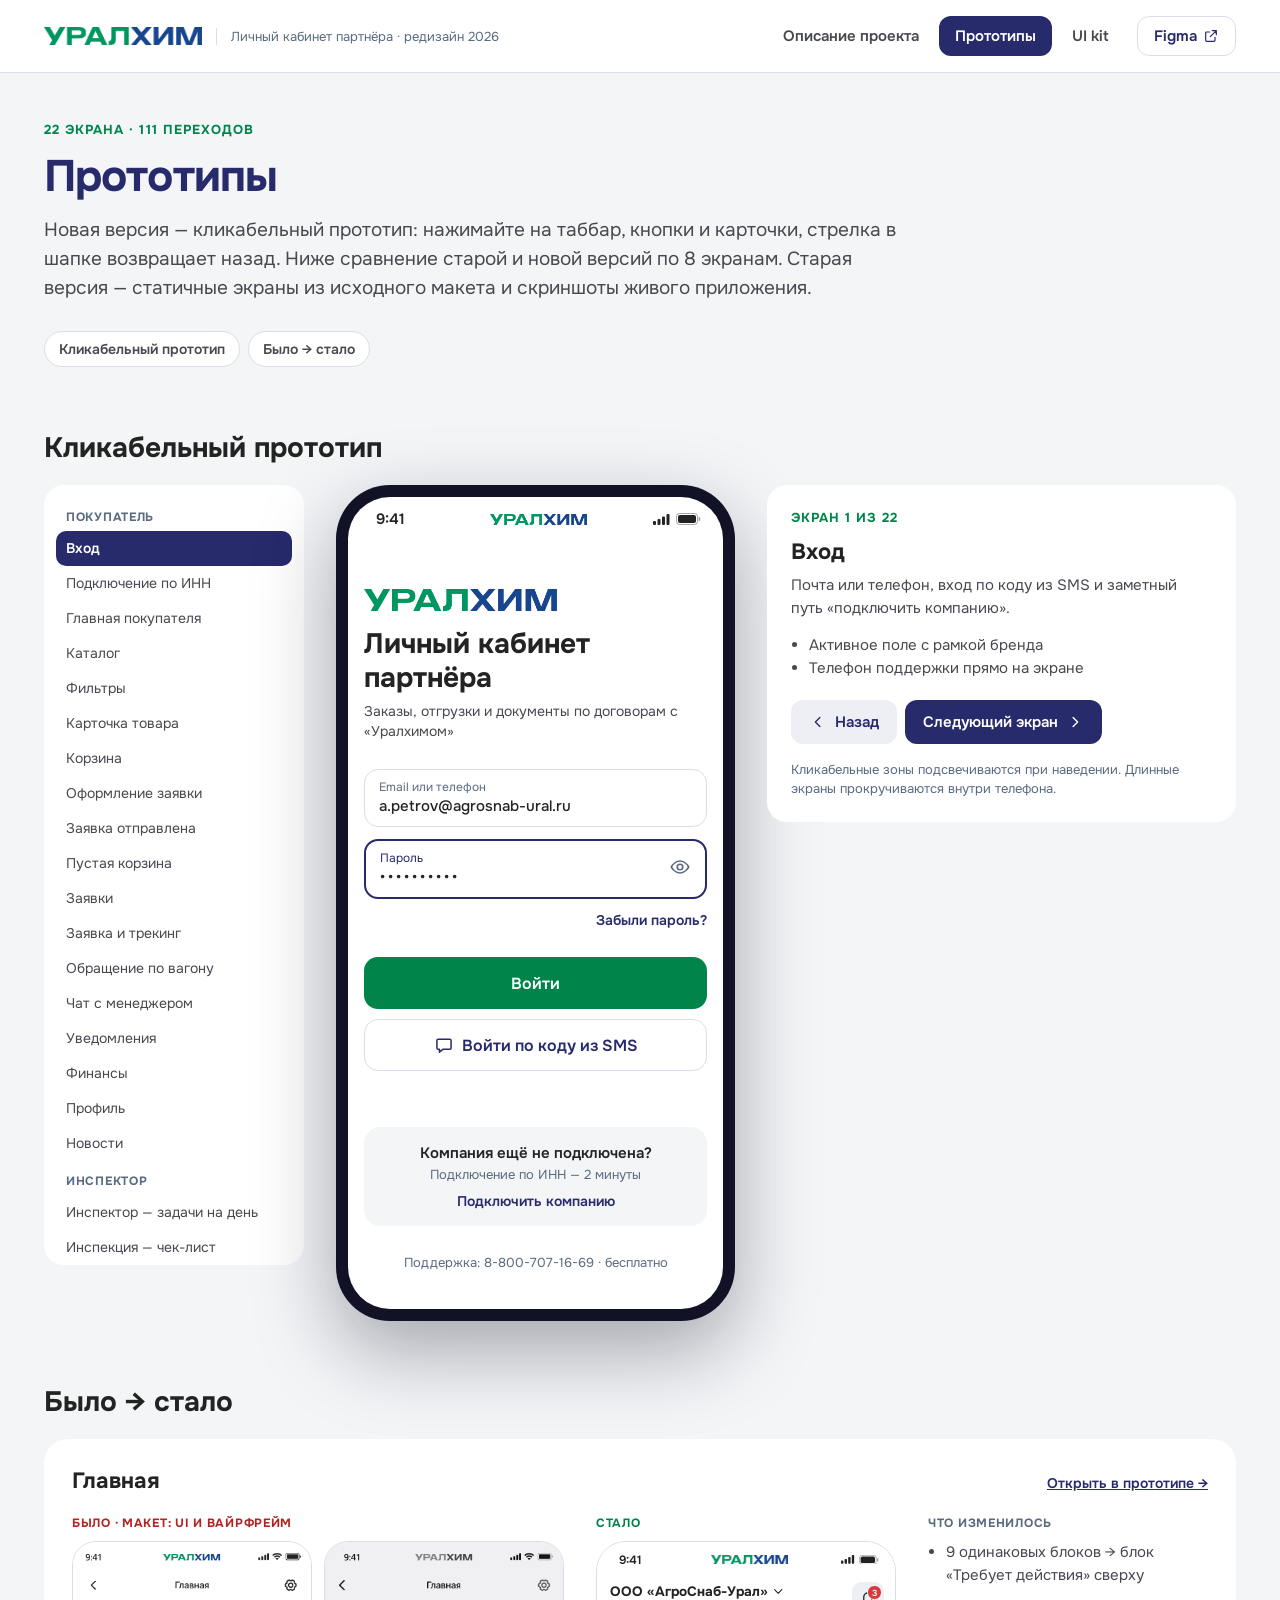
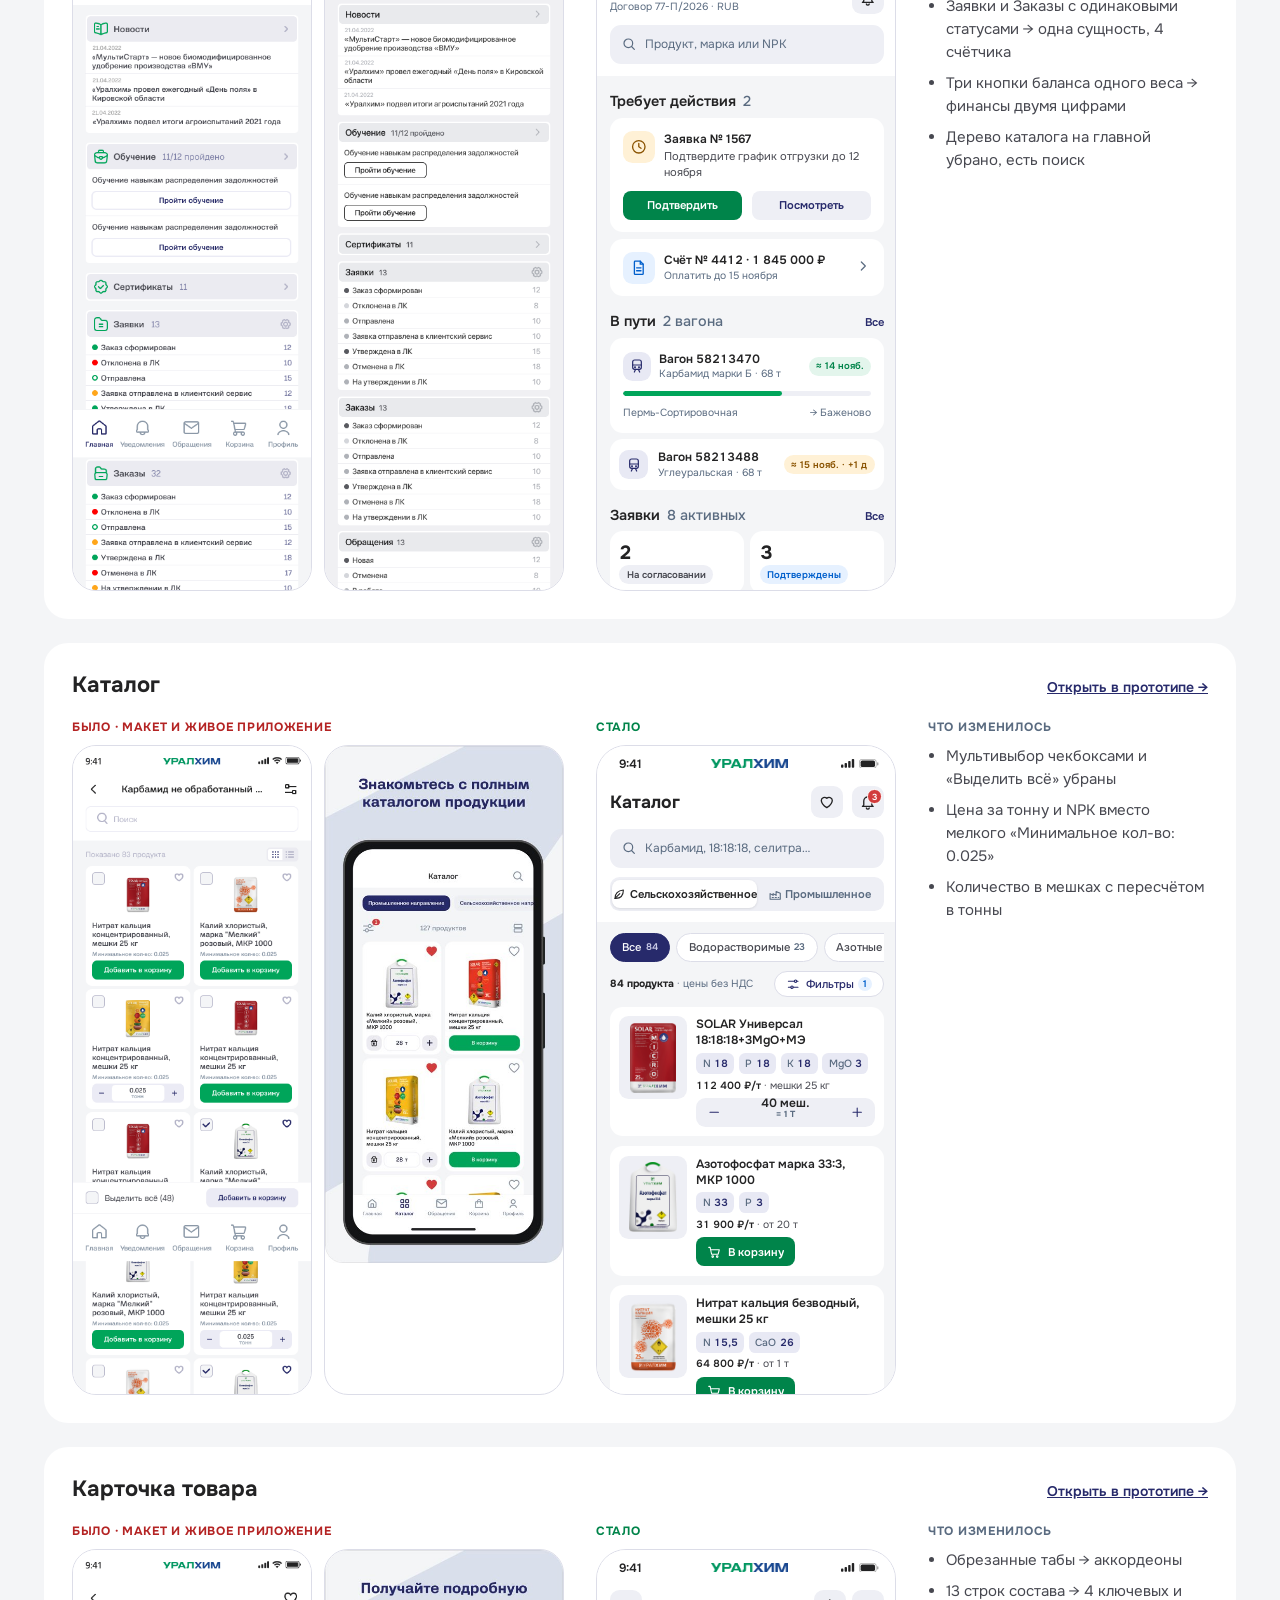
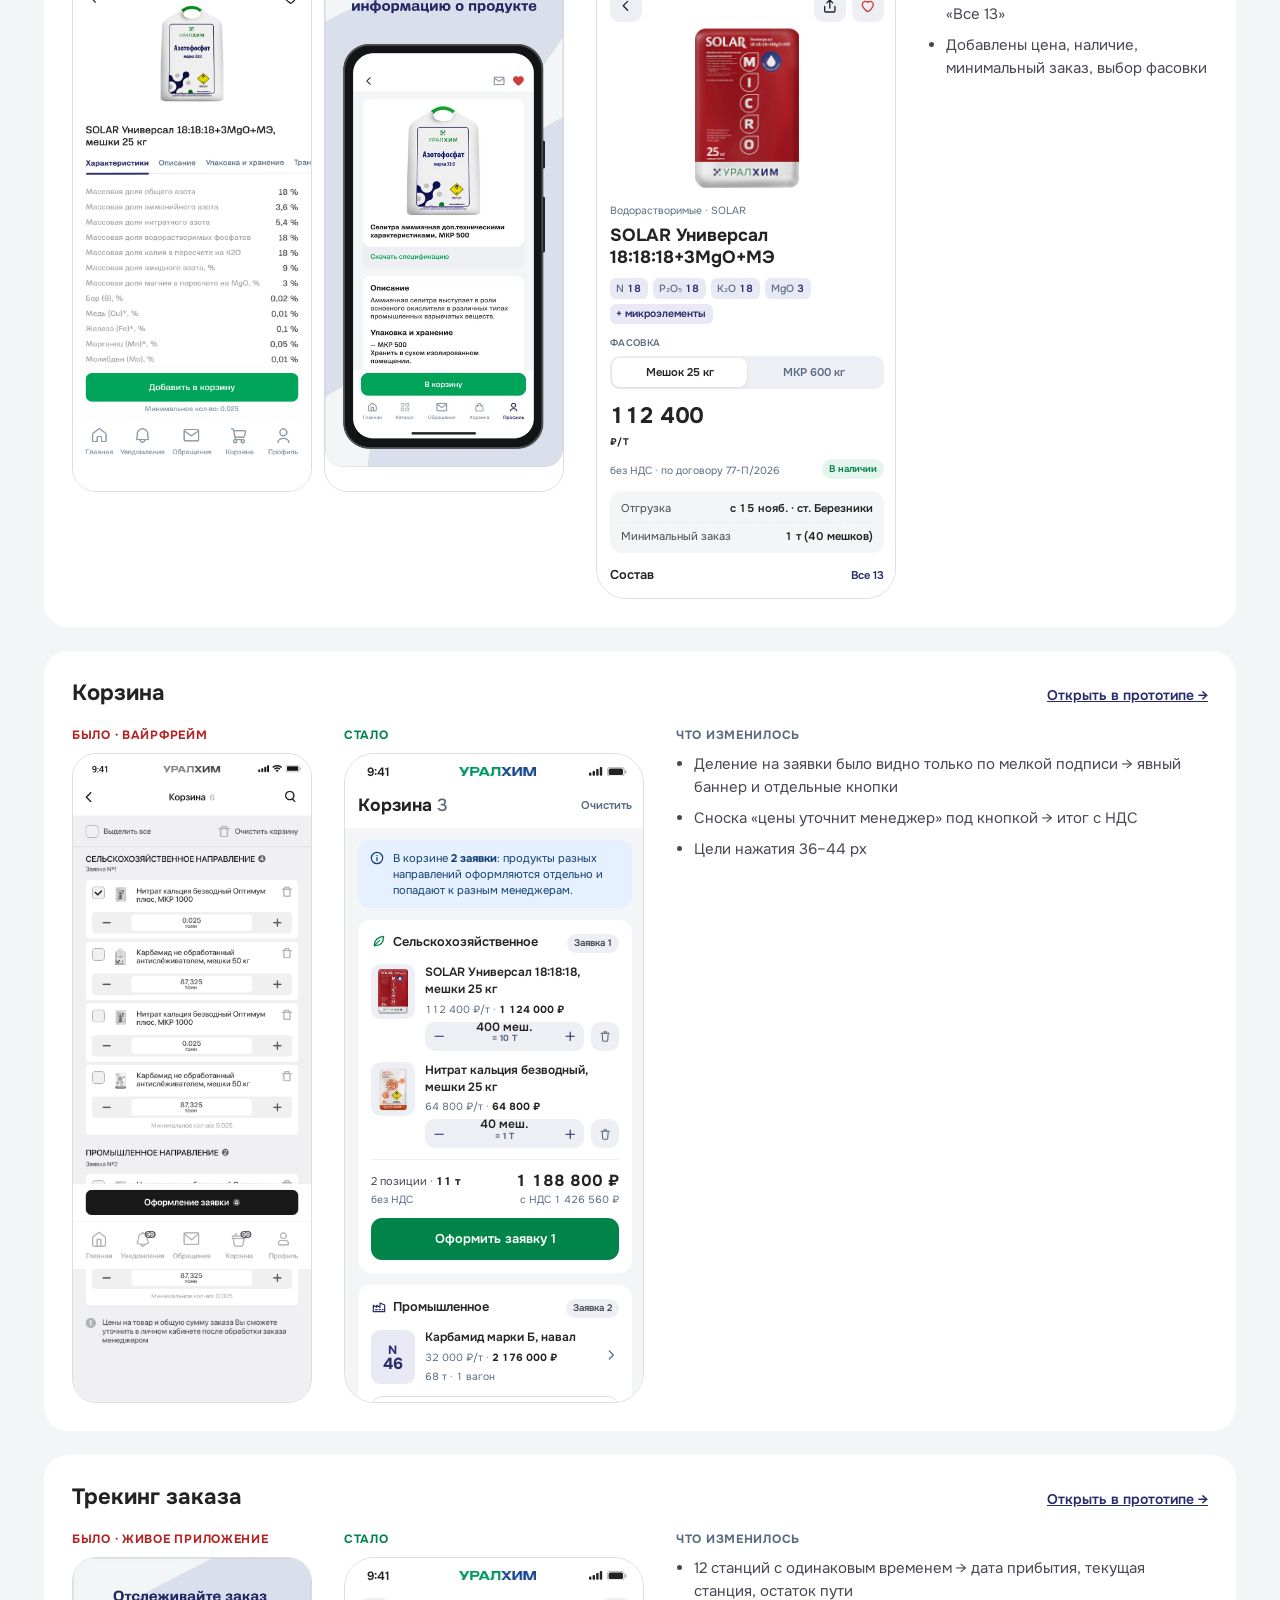
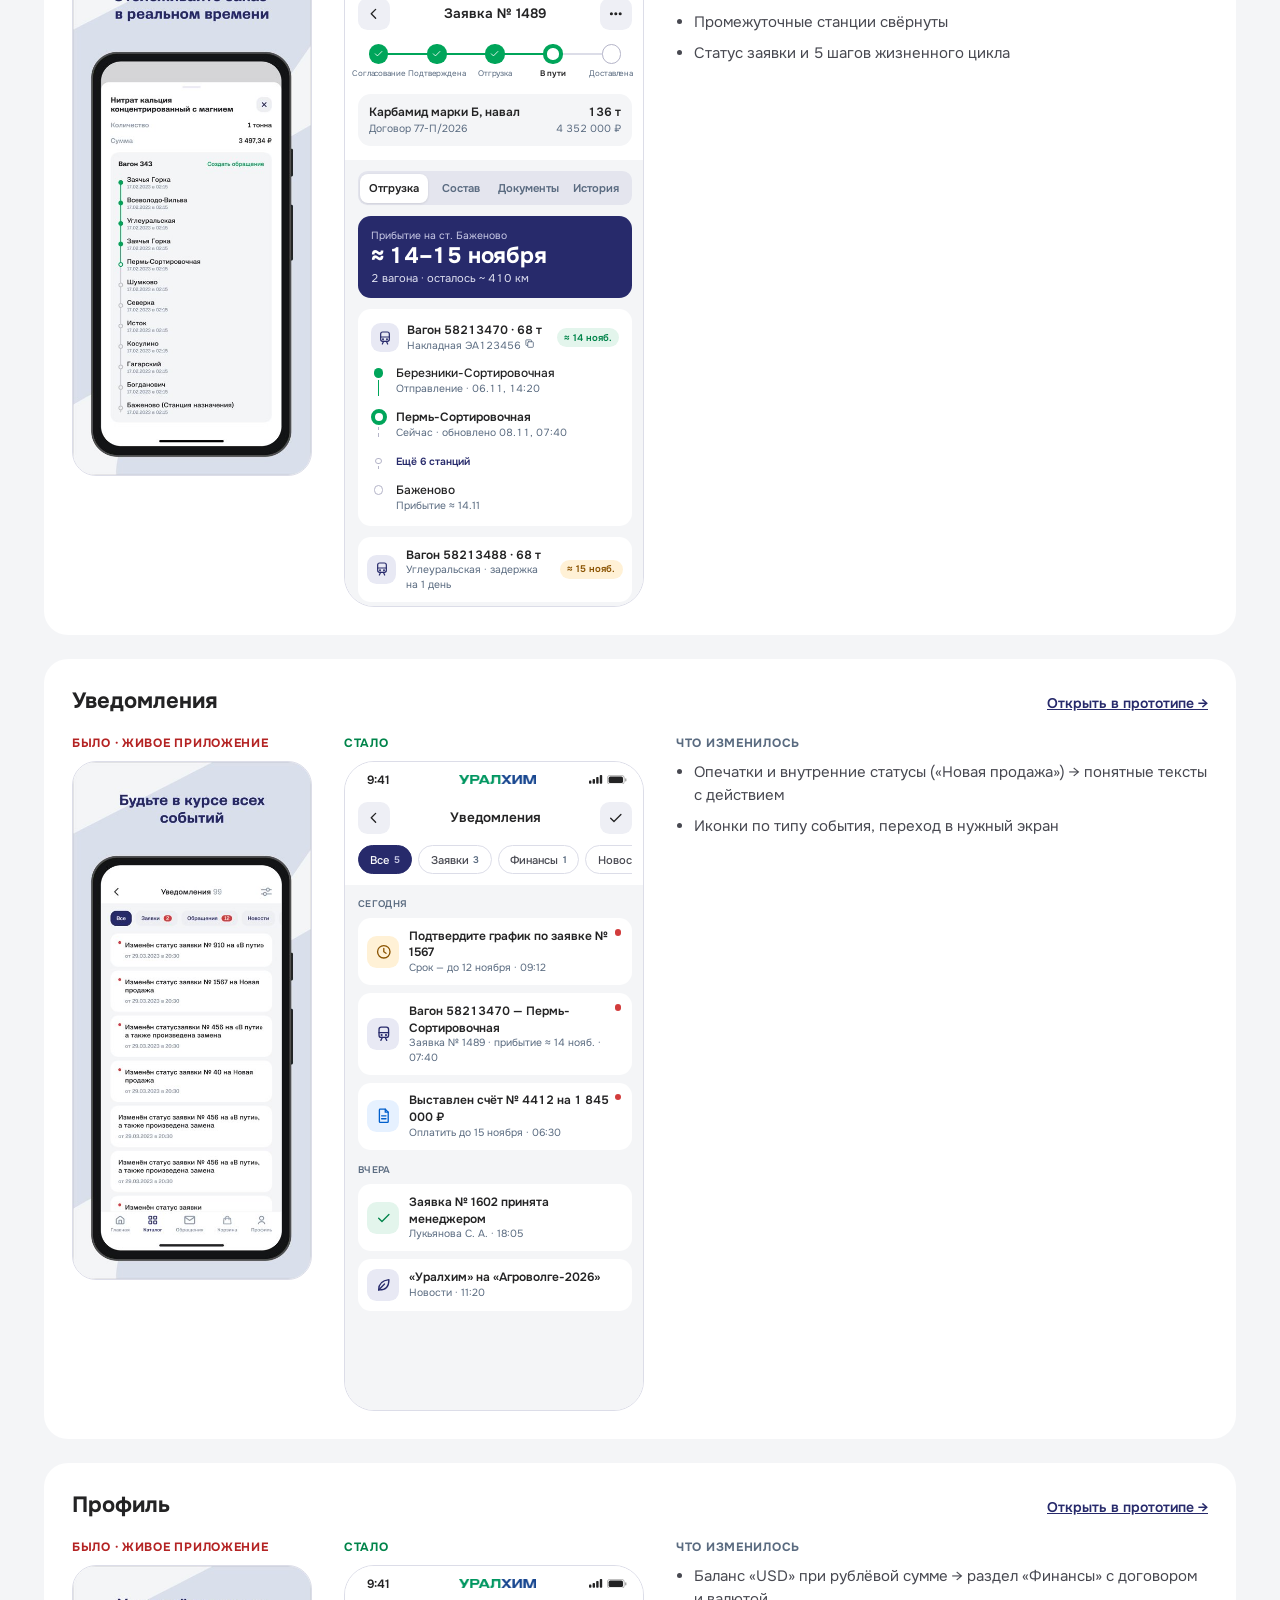
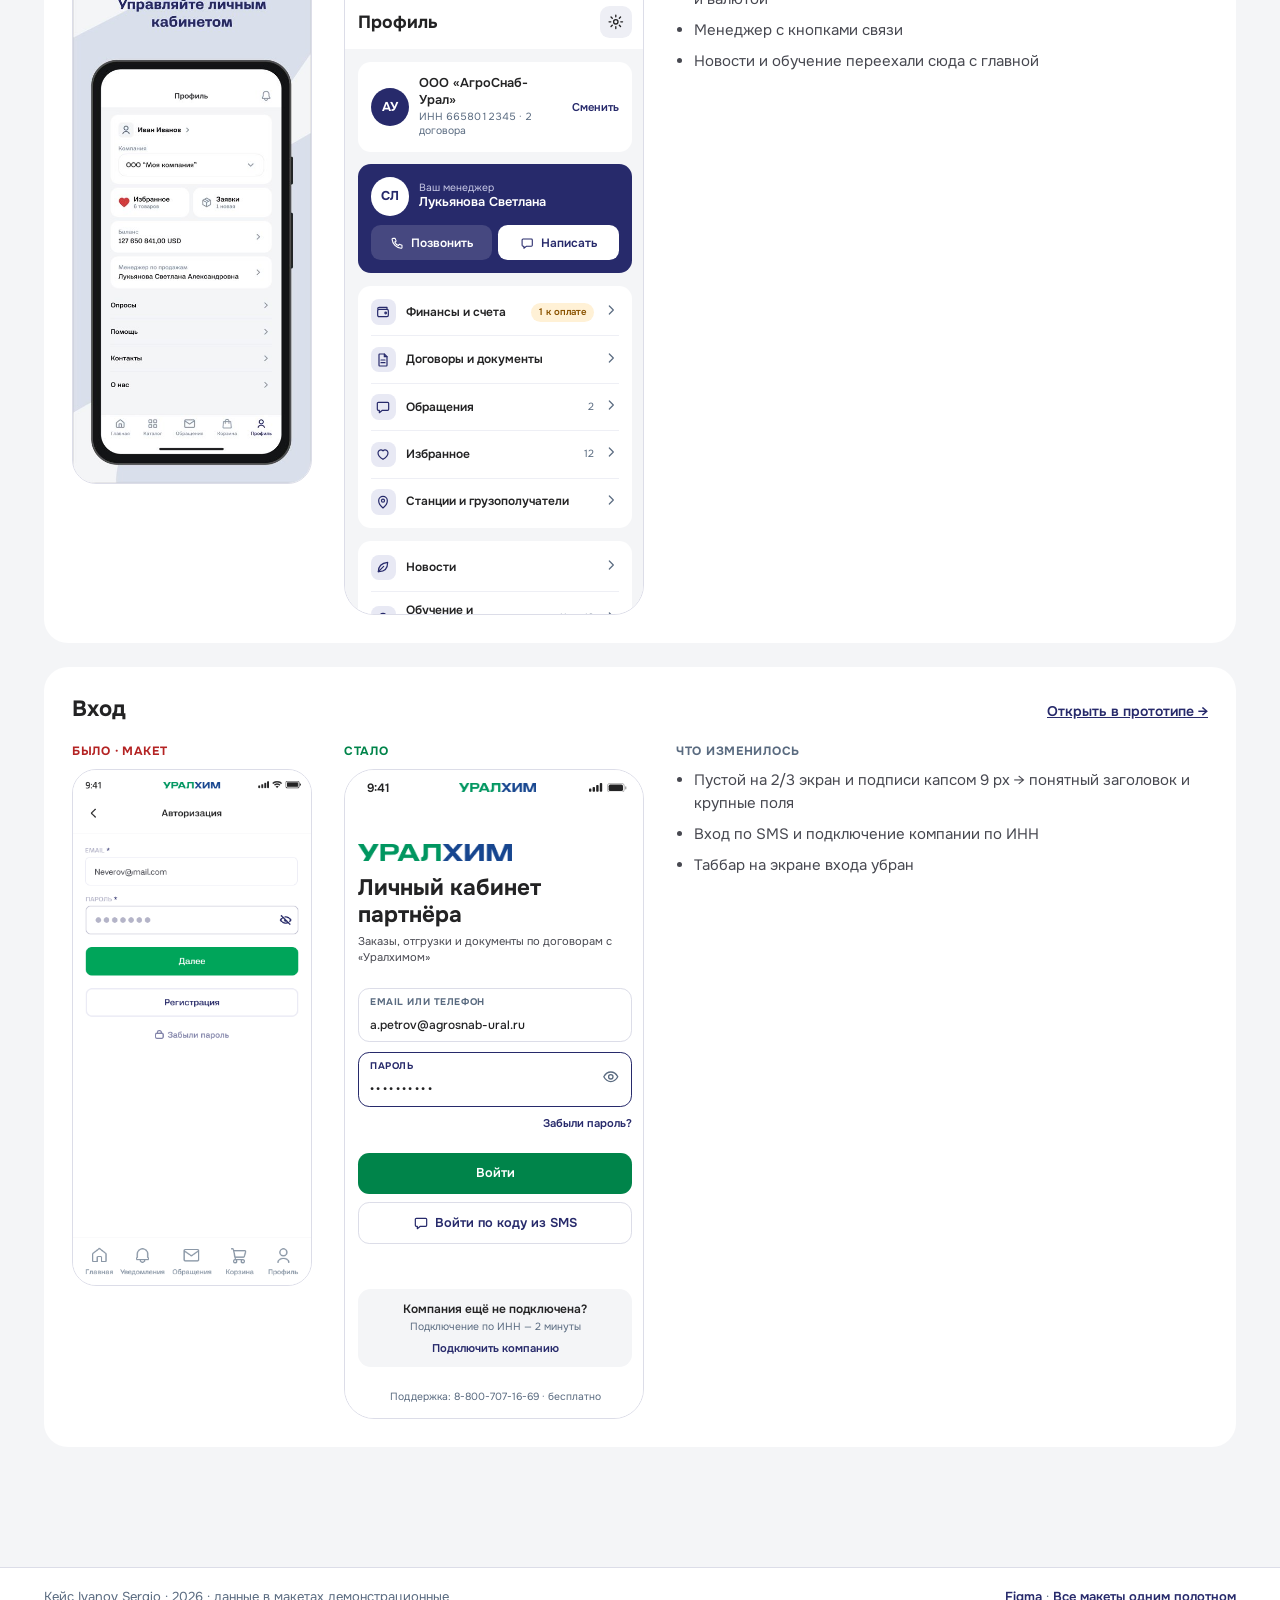
==== prototip.html @ 81ecb659 "Кейс УРАЛХИМ — ЛК партнёра: редизайн мобильного приложения Сайт кейса (описание, кликабельный протот" ====
<!doctype html>
<html lang="ru"><head><meta charset="utf-8"><meta name="viewport" content="width=device-width, initial-scale=1">
<title>Прототипы · УРАЛХИМ — ЛК партнёра</title>
<link rel="preconnect" href="https://fonts.googleapis.com"><link href="https://fonts.googleapis.com/css2?family=Onest:wght@400;500;600;700&display=swap" rel="stylesheet">
<style>
:root{
  --p-white:#FFFFFF;
  --p-blue-950:#1E2050;
  --p-blue-900:#272A6B;
  --p-blue-700:#3A3E8C;
  --p-blue-300:#C9CAE6;
  --p-blue-100:#E8E9F4;
  --p-green-700:#006B3C;
  --p-green-600:#00844A;
  --p-green-500:#00A55A;
  --p-green-50:#E3F5EC;
  --p-gray-900:#232324;
  --p-gray-800:#474850;
  --p-gray-600:#5A6B80;
  --p-gray-300:#B4B4C8;
  --p-gray-200:#DCDDE8;
  --p-gray-150:#E4E5EE;
  --p-gray-100:#EEEFF5;
  --p-gray-50:#F4F5F7;
  --p-orange-800:#8A5300;
  --p-orange-500:#FFA61A;
  --p-orange-50:#FFF1D6;
  --p-red-700:#B42323;
  --p-red-500:#D23C3C;
  --p-red-50:#FDE8E8;
  --p-sky-700:#005FCC;
  --p-sky-500:#0073FF;
  --p-sky-50:#E6F1FF;
  --color-bg:var(--p-gray-50);
  --color-surface:var(--p-white);
  --color-surface-2:var(--p-gray-100);
  --color-surface-3:var(--p-gray-150);
  --color-surface-brand:var(--p-blue-100);
  --color-surface-inverse:var(--p-blue-900);
  --color-surface-dark:var(--p-blue-950);
  --color-border:var(--p-gray-200);
  --color-border-strong:var(--p-gray-300);
  --color-text-primary:var(--p-gray-900);
  --color-text-secondary:var(--p-gray-800);
  --color-text-tertiary:var(--p-gray-600);
  --color-text-brand:var(--p-blue-900);
  --color-text-on-brand:var(--p-white);
  --color-text-on-brand-muted:var(--p-blue-300);
  --color-action-primary:var(--p-green-600);
  --color-action-primary-pressed:var(--p-green-700);
  --color-action-brand:var(--p-blue-900);
  --color-accent:var(--p-green-500);
  --color-badge:var(--p-red-500);
  --color-success-fg:var(--p-green-600);
  --color-success-bg:var(--p-green-50);
  --color-warning-fg:var(--p-orange-800);
  --color-warning-bg:var(--p-orange-50);
  --color-warning-fill:var(--p-orange-500);
  --color-danger-fg:var(--p-red-700);
  --color-danger-bg:var(--p-red-50);
  --color-info-fg:var(--p-sky-700);
  --color-info-bg:var(--p-sky-50);
  --space-0:0px;
  --space-1:4px;
  --space-2:8px;
  --space-3:12px;
  --space-4:16px;
  --space-5:20px;
  --space-6:24px;
  --space-8:32px;
  --space-10:40px;
  --space-12:48px;
  --radius-s:8px;
  --radius-m:12px;
  --radius-l:14px;
  --radius-xl:16px;
  --radius-2xl:20px;
  --radius-full:999px;
  --size-button-l:52px;
  --size-button-m:44px;
  --size-button-s:36px;
  --size-field:56px;
  --size-tabbar:84px;
  --size-icon:24px;
  --size-icon-s:20px;
  --size-screen:375px;
  --font-display:700 28px/34px "Onest",system-ui,sans-serif;
  --font-h1:700 22px/28px "Onest",system-ui,sans-serif;
  --font-h2:600 18px/24px "Onest",system-ui,sans-serif;
  --font-title:600 16px/22px "Onest",system-ui,sans-serif;
  --font-title-s:600 15px/21px "Onest",system-ui,sans-serif;
  --font-body:400 15px/22px "Onest",system-ui,sans-serif;
  --font-body-s:400 14px/20px "Onest",system-ui,sans-serif;
  --font-caption:400 13px/18px "Onest",system-ui,sans-serif;
  --font-label:600 12px/16px "Onest",system-ui,sans-serif;
  --font-tab:500 11px/14px "Onest",system-ui,sans-serif;
  --bg:var(--color-bg);
  --surface:var(--color-surface);
  --surface-2:var(--color-surface-2);
  --border:var(--color-border);
  --border-strong:var(--color-border-strong);
  --t1:var(--color-text-primary);
  --t2:var(--color-text-secondary);
  --t3:var(--color-text-tertiary);
  --blue:var(--color-action-brand);
  --green:var(--color-accent);
  --green-a:var(--color-action-primary);
  --green-p:var(--color-action-primary-pressed);
  --ok:var(--color-success-fg);
  --ok-bg:var(--color-success-bg);
  --warn:var(--color-warning-fg);
  --warn-bg:var(--color-warning-bg);
  --warn-f:var(--color-warning-fill);
  --err:var(--color-danger-fg);
  --err-bg:var(--color-danger-bg);
  --info:var(--color-info-fg);
  --info-bg:var(--color-info-bg);
  --blue-2:var(--p-blue-700);
}

*{box-sizing:border-box;margin:0;padding:0}
body{font-family:"Onest",system-ui,sans-serif;background:#D9DBE4;color:var(--t1);-webkit-font-smoothing:antialiased;padding:48px 40px 80px}
.num{font-variant-numeric:tabular-nums}
/* шапка сайта кейса (общая для всех страниц) */
.hdr{position:sticky;top:0;z-index:20;background:rgba(255,255,255,.94);backdrop-filter:blur(12px);border-bottom:1px solid var(--border)}
.hdr-in{max-width:1240px;margin:0 auto;height:72px;padding:0 24px;display:flex;align-items:center;gap:20px}
.brand{display:flex;align-items:center;gap:14px;text-decoration:none;color:var(--t1);min-width:0}
.brand img{height:18px;flex:none}
.brand span{font-size:13px;color:var(--t3);border-left:1px solid var(--border);padding-left:14px;white-space:nowrap;overflow:hidden;text-overflow:ellipsis}
.menu-top{margin-left:auto;display:flex;gap:4px;align-items:center}
.menu-top a{height:40px;padding:0 16px;border-radius:12px;display:flex;align-items:center;gap:6px;font-size:15px;font-weight:600;color:var(--t2);text-decoration:none;white-space:nowrap}
.menu-top a:hover{background:var(--surface-2)}
.menu-top a.on{background:var(--blue);color:#fff}
.menu-top a.fig{border:1.5px solid var(--border);color:var(--blue);margin-left:8px}
.menu-top a.fig:hover{border-color:var(--blue);background:#fff}
.back-btn{height:40px;padding:0 14px 0 10px;border-radius:12px;display:flex;align-items:center;gap:4px;font-size:15px;font-weight:600;color:var(--blue);background:var(--surface-2);text-decoration:none;white-space:nowrap;flex:none}
.back-btn:hover{background:#E4E5EE}
.board-hdr{margin:-48px -40px 48px}
@media (max-width:760px){.hdr-in{height:auto;padding:12px 16px;flex-wrap:wrap;gap:10px}.menu-top{margin-left:0;width:100%;overflow-x:auto}.menu-top a{height:36px;padding:0 12px;font-size:14px}.brand span{display:none}}
.board{display:flex;flex-wrap:wrap;gap:56px 40px;align-items:flex-start;max-width:2000px;margin:0 auto}
.cap{width:375px}
.cap h3{font-size:13px;font-weight:600;color:var(--blue);letter-spacing:.06em;text-transform:uppercase;margin-bottom:12px}

/* ---------- screen ---------- */
.screen{width:375px;min-height:812px;background:var(--bg);border-radius:0;display:flex;flex-direction:column;position:relative;overflow:hidden;box-shadow:0 24px 60px rgba(39,42,107,.18)}
.sb{height:44px;display:flex;align-items:center;justify-content:space-between;padding:0 22px 0 28px;background:var(--surface);color:var(--t1);flex:none}
.sb-t{font-weight:600;font-size:15px;width:54px}
.sb-logo{height:11px}
.sb-r{display:flex;gap:6px;align-items:center;width:54px;justify-content:flex-end}
.sb-r svg{fill:currentColor}
.dark .sb{background:#1E2050;color:#fff}
.body{flex:1;padding:0 16px 24px;display:flex;flex-direction:column;gap:20px}

/* top bars */
.top{background:var(--surface);padding:6px 16px 14px;display:flex;align-items:center;gap:12px;flex:none}
.top h1{font-size:22px;line-height:28px;font-weight:700;flex:1}
.top .ttl{flex:1;font-size:17px;font-weight:600;text-align:center}
.icon-btn{width:40px;height:40px;border-radius:12px;display:flex;align-items:center;justify-content:center;color:var(--t1);position:relative;flex:none}
.icon-btn.soft{background:var(--surface-2)}
.dot-b{position:absolute;top:4px;right:3px;min-width:18px;height:18px;padding:0 5px;border-radius:9px;background:#D23C3C;color:#fff;font-size:11px;font-weight:600;line-height:18px;text-align:center;border:2px solid #fff}
.company{flex:1;display:flex;flex-direction:column}
.company b{font-size:17px;font-weight:700;display:flex;align-items:center;gap:4px}
.company span{font-size:13px;color:var(--t3)}

/* inputs */
.search{height:48px;border-radius:14px;background:var(--surface-2);display:flex;align-items:center;gap:10px;padding:0 14px;color:var(--t3);font-size:15px}
.top + .search-wrap{background:var(--surface);padding:0 16px 14px}
.field{background:var(--surface);border:1px solid var(--border);border-radius:14px;padding:9px 14px;min-height:56px;display:flex;align-items:center;gap:10px}
.field .fl{flex:1}
.field small{display:block;font-size:12px;color:var(--t3);line-height:16px}
.field b{font-size:15px;font-weight:500;line-height:22px}
.field.ph b{color:var(--t3);font-weight:400}
.field .chev{color:var(--t3)}

/* type */
.sec{display:flex;align-items:baseline;justify-content:space-between}
.sec h2{font-size:18px;line-height:24px;font-weight:600}
.sec h2 em{font-style:normal;color:var(--t3);font-weight:500;margin-left:4px}
.link{font-size:14px;font-weight:600;color:var(--blue)}
.cap-t{font-size:13px;line-height:18px;color:var(--t3)}
.label{font-size:12px;font-weight:600;letter-spacing:.04em;text-transform:uppercase;color:var(--t3)}

/* cards */
.card{background:var(--surface);border-radius:16px;padding:16px}
.card.tight{padding:12px}
.stack{display:flex;flex-direction:column;gap:8px}
.row{display:flex;align-items:center;gap:12px}
.between{display:flex;justify-content:space-between;align-items:center}
.ico{width:40px;height:40px;border-radius:12px;display:flex;align-items:center;justify-content:center;flex:none}
.ico.warn{background:var(--warn-bg);color:var(--warn)}
.ico.info{background:var(--info-bg);color:var(--info)}
.ico.ok{background:var(--ok-bg);color:var(--ok)}
.ico.blue{background:#E8E9F4;color:var(--blue)}
.ttl16{font-size:16px;line-height:22px;font-weight:600}
.ttl15{font-size:15px;line-height:21px;font-weight:600}
.t2{color:var(--t2);font-size:14px;line-height:20px}
.t3{color:var(--t3);font-size:13px;line-height:18px}
.amount{font-size:28px;line-height:34px;font-weight:700;font-variant-numeric:tabular-nums;letter-spacing:-.01em}
.amount small{font-size:18px;font-weight:600}

/* buttons */
.btn{height:52px;border-radius:14px;display:flex;align-items:center;justify-content:center;gap:8px;font-size:16px;font-weight:600;padding:0 18px;white-space:nowrap}
.btn svg,.row svg,.pill svg,.chip svg{flex:none}
.btn,.chip,.pill{min-width:0;max-width:100%}
.lbl{min-width:0;overflow:hidden;text-overflow:ellipsis;white-space:nowrap}
.btn.dis{background:var(--surface-2);color:var(--t3);pointer-events:none}
.field.err{border:2px solid var(--err)}
.field-err{font-size:12px;line-height:16px;color:var(--err);margin:-4px 0 0 14px}
.btn.m{height:44px;font-size:15px;border-radius:12px}
.btn.s{height:36px;font-size:14px;border-radius:10px;padding:0 14px}
.btn.pri{background:var(--green-a);color:#fff}
.btn.sec{background:var(--surface-2);color:var(--blue)}
.btn.out{background:var(--surface);color:var(--blue);border:1.5px solid var(--border)}
.btn.blue{background:var(--blue);color:#fff}
.btn.white{background:#fff;color:var(--blue)}
.btn.full{width:100%}

/* chips & pills */
.chips{display:flex;gap:8px;overflow:hidden;white-space:nowrap}
.chip{height:36px;padding:0 14px;border-radius:999px;background:var(--surface);border:1px solid var(--border);display:inline-flex;align-items:center;gap:6px;font-size:14px;font-weight:500;color:var(--t2);flex:none}
.chip.on{background:var(--blue);border-color:var(--blue);color:#fff}
.chip .n{font-size:12px;font-weight:600;color:var(--t3)}
.chip.on .n{color:#C9CAE6}
.pill{display:inline-flex;align-items:center;gap:4px;height:24px;padding:0 9px;border-radius:999px;font-size:12px;font-weight:600;white-space:nowrap}
.pill svg{width:14px;height:14px}
.pill.ok{background:var(--ok-bg);color:var(--ok)}
.pill.warn{background:var(--warn-bg);color:var(--warn)}
.pill.err{background:var(--err-bg);color:var(--err)}
.pill.info{background:var(--info-bg);color:var(--info)}
.pill.neu{background:var(--surface-2);color:var(--t2)}
.npk{display:flex;gap:6px;flex-wrap:wrap}
.npk span{height:26px;padding:0 8px;border-radius:8px;background:#E8E9F4;color:var(--blue);font-size:13px;font-weight:600;display:inline-flex;align-items:center;font-variant-numeric:tabular-nums}
.npk span i{font-style:normal;font-weight:500;color:var(--t3);margin-right:4px}

/* segmented */
.seg{display:flex;background:var(--surface-2);border-radius:12px;padding:3px}
.seg div{flex:1;height:36px;border-radius:10px;display:flex;align-items:center;justify-content:center;font-size:14px;font-weight:600;color:var(--t3)}
.seg .on{background:#fff;color:var(--t1);box-shadow:0 1px 3px rgba(35,35,36,.12)}

/* progress */
.prog{height:6px;border-radius:3px;background:var(--surface-2);position:relative;overflow:hidden}
.prog i{position:absolute;left:0;top:0;bottom:0;border-radius:3px;background:var(--green)}

/* stepper */
.stepper{display:flex;align-items:center;height:44px;border-radius:12px;background:var(--surface-2);overflow:hidden}
.stepper .sbtn{width:44px;height:44px;display:flex;align-items:center;justify-content:center;color:var(--blue)}
.stepper .val{flex:1;text-align:center;line-height:1.1}
.stepper .val b{display:block;font-size:15px;font-weight:600;font-variant-numeric:tabular-nums}
.stepper .val small{font-size:11px;color:var(--t3)}

/* tabbar */
.tab{height:84px;background:rgba(255,255,255,.96);border-top:1px solid var(--border);display:flex;padding:6px 6px 0;position:relative;flex:none}
.tab-i{flex:1;display:flex;flex-direction:column;align-items:center;gap:3px;font-size:11px;font-weight:500;color:var(--t3);padding-top:2px}
.tab-i.on{color:var(--blue);font-weight:600}
.tab-ic{position:relative;height:26px;display:flex;align-items:center}
.tab-i.on .tab-ic::after{content:"";position:absolute;left:50%;top:-8px;width:20px;height:3px;border-radius:2px;background:var(--green);transform:translateX(-50%)}
.tab-b{position:absolute;top:-3px;left:16px;min-width:18px;height:18px;border-radius:9px;background:#D23C3C;color:#fff;font-size:11px;font-weight:600;line-height:16px;text-align:center;border:1.5px solid #fff;padding:0 4px}
.home-ind{position:absolute;bottom:8px;left:50%;transform:translateX(-50%);width:134px;height:5px;border-radius:3px;background:var(--t1)}

/* sticky bottom bar (non-tab screens) */
.dock{background:var(--surface);border-top:1px solid var(--border);padding:12px 16px 34px;display:flex;gap:10px;flex:none;position:relative}
.dock .home-ind{bottom:8px}
.dock .btn{min-width:0;padding:0 12px}

/* product */
.pcard{background:var(--surface);border-radius:16px;padding:12px;display:flex;gap:12px}
.pimg{width:84px;height:104px;border-radius:12px;background:var(--surface-2);display:flex;align-items:center;justify-content:center;flex:none}
.pimg img{height:88px}
.pinfo{flex:1;display:flex;flex-direction:column;gap:6px;min-width:0}
.pname{font-size:15px;line-height:20px;font-weight:600}
.price{font-size:13px;color:var(--t2)}
.price b{color:var(--t1);font-weight:600}

/* timeline */
.tl{display:flex;flex-direction:column}
.tl-i{display:flex;gap:12px;position:relative;padding-bottom:16px}
.tl-i:last-child{padding-bottom:0}
.tl-dot{width:20px;display:flex;flex-direction:column;align-items:center;flex:none}
.tl-dot b{width:12px;height:12px;border-radius:6px;background:var(--green);margin-top:4px;flex:none}
.tl-dot b.cur{width:20px;height:20px;border-radius:10px;background:#fff;border:5px solid var(--green);margin-top:0}
.tl-dot b.fut{background:#fff;border:2px solid var(--border-strong)}
.tl-dot i{flex:1;width:2px;background:var(--green);margin-top:2px}
.tl-dot i.fut{background:repeating-linear-gradient(var(--border-strong) 0 4px,transparent 4px 8px)}
.tl-c{flex:1}

/* list rows */
.lrow{display:flex;align-items:center;gap:12px;padding:14px 0;border-bottom:1px solid var(--surface-2)}
.lrow:last-child{border-bottom:0;padding-bottom:0}
.lrow:first-child{padding-top:0}
.lrow .chev{color:var(--t3)}
.kv{display:flex;justify-content:space-between;font-size:14px;line-height:20px;padding:7px 0;border-bottom:1px dashed var(--surface-2)}
.kv span{color:var(--t2)}
.kv b{font-weight:600;font-variant-numeric:tabular-nums}

/* banners */
.banner{border-radius:14px;padding:12px 14px;display:flex;gap:10px;font-size:14px;line-height:20px}
.banner.info{background:var(--info-bg);color:#123E73}
.banner.dark{background:#1E2050;color:#fff}

/* life-cycle stepper */
.lc{display:flex;align-items:flex-start;position:relative;margin:0 -10px;letter-spacing:-.01em}
.lc-line{position:absolute;top:11px;left:10%;right:10%;height:2px;background:var(--border)}
.lc-line i{position:absolute;left:0;top:0;bottom:0;background:var(--green)}
.lc-s{flex:1;display:flex;flex-direction:column;align-items:center;gap:6px;position:relative;font-size:10px;line-height:14px;color:var(--t3);text-align:center}
.lc-s b{width:24px;height:24px;border-radius:12px;background:var(--green);color:#fff;display:flex;align-items:center;justify-content:center;position:relative;z-index:1}
.lc-s b svg{width:14px;height:14px}
.lc-s.cur b{background:#fff;border:6px solid var(--green)}
.lc-s.cur{color:var(--t1);font-weight:600}
.lc-s.fut b{background:#fff;border:2px solid var(--border-strong)}

/* fab */
.fab{position:absolute;right:16px;bottom:100px;height:56px;padding:0 20px 0 16px;border-radius:18px;background:var(--blue);color:#fff;display:flex;align-items:center;gap:8px;font-weight:600;font-size:15px;box-shadow:0 10px 24px rgba(39,42,107,.35)}

/* ---------- cover sheet ---------- */
.sheet{width:1600px;background:#fff;padding:72px 80px 80px;color:var(--t1);box-shadow:0 24px 60px rgba(39,42,107,.12)}
.sheet .eyebrow{font-size:14px;font-weight:600;color:var(--green-a);letter-spacing:.08em;text-transform:uppercase}
.sheet h1{font-size:56px;line-height:62px;font-weight:700;color:var(--blue);margin:14px 0 18px;letter-spacing:-.02em}
.sheet .lead{font-size:20px;line-height:30px;color:var(--t2);max-width:1000px}
.sheet .grid3{display:grid;grid-template-columns:repeat(3,1fr);gap:24px;margin-top:48px}
.sheet .grid4{display:grid;grid-template-columns:repeat(4,1fr);gap:20px;margin-top:20px}
.sheet h2{font-size:28px;line-height:34px;font-weight:700;margin-top:64px}
.sheet .box{background:var(--bg);border-radius:20px;padding:24px}
.sheet .box h4{font-size:18px;line-height:24px;font-weight:600;margin:12px 0 8px}
.sheet .box p{font-size:15px;line-height:22px;color:var(--t2)}
.sheet .tag{display:inline-flex;height:26px;padding:0 10px;border-radius:999px;font-size:12px;font-weight:700;align-items:center;letter-spacing:.04em}
.sheet .was{font-size:14px;line-height:20px;color:var(--t3);margin-top:10px}
.sheet .sw{border-radius:16px;overflow:hidden;border:1px solid var(--border)}
.sheet .sw div{height:84px}
.sheet .sw p{padding:10px 14px;font-size:13px;line-height:18px;color:var(--t2)}
.sheet .sw p b{display:block;color:var(--t1);font-size:14px}
.sheet .metric{border-left:3px solid var(--green);padding:4px 0 4px 18px}
.sheet .metric b{font-size:32px;line-height:38px;color:var(--blue);display:block}
.sheet .metric span{font-size:15px;line-height:22px;color:var(--t2)}
.sheet .typo{display:flex;gap:40px;align-items:baseline;margin-top:20px;flex-wrap:wrap}
/* ---------- extra components ---------- */
.wrap{display:flex;flex-wrap:wrap;gap:8px}
.cbx{width:22px;height:22px;border-radius:7px;border:1.5px solid var(--border-strong);display:flex;align-items:center;justify-content:center;flex:none;color:#fff}
.cbx.on{background:var(--green-a);border-color:var(--green-a)}
.tgl{width:51px;height:31px;border-radius:16px;background:var(--border-strong);position:relative;flex:none}
.tgl i{position:absolute;top:2px;left:2px;width:27px;height:27px;border-radius:14px;background:#fff;box-shadow:0 2px 4px rgba(0,0,0,.18)}
.tgl.on{background:var(--green-a)}.tgl.on i{left:22px}
.nrow{position:relative}
.nrow.unread::after{content:"";position:absolute;top:14px;right:14px;width:8px;height:8px;border-radius:4px;background:#D23C3C}
.mini-lc{display:flex;gap:4px}.mini-lc i{flex:1;height:4px;border-radius:2px;background:var(--surface-2)}
.mini-lc i.d{background:var(--green)}.mini-lc i.c{background:linear-gradient(90deg,var(--green) 50%,var(--surface-2) 50%)}
.ava{width:48px;height:48px;border-radius:24px;background:var(--blue);color:#fff;display:flex;align-items:center;justify-content:center;font-weight:700;font-size:16px;flex:none}
.menu{padding:4px 16px}.menu .lrow{padding:13px 0}.menu .lrow:first-child{padding-top:13px}.menu .lrow:last-child{padding-bottom:13px}
.mi{width:32px;height:32px;border-radius:10px;background:#E8E9F4;color:var(--blue);display:flex;align-items:center;justify-content:center;flex:none}
.sheet-m{flex:1;background:var(--surface);border-radius:20px 20px 0 0;padding:10px 16px 10px;display:flex;flex-direction:column;gap:20px}
.handle{width:40px;height:5px;border-radius:3px;background:var(--border);margin:0 auto -6px}
.big-ok{width:96px;height:96px;border-radius:48px;background:var(--ok-bg);color:var(--ok);display:flex;align-items:center;justify-content:center}
.day{align-self:center;font-size:12px;font-weight:600;color:var(--t3);background:var(--surface-2);padding:4px 10px;border-radius:999px}
.bub{max-width:80%;padding:10px 12px 6px;border-radius:18px;font-size:15px;line-height:21px;background:var(--surface);align-self:flex-start;border-bottom-left-radius:6px}
.bub i{display:block;text-align:right;font-style:normal;font-size:11px;color:var(--t3);margin-top:2px}
.bub.out{align-self:flex-end;background:var(--blue);color:#fff;border-radius:18px;border-bottom-right-radius:6px}
.bub.out i{color:#C9CAE6}
.bub.file{display:flex;gap:10px;align-items:center;flex-wrap:wrap;font-size:14px;line-height:19px}.bub.file i{width:100%}
.ph-t{width:76px;height:76px;border-radius:14px;background:var(--surface-2);color:var(--t3);display:flex;flex-direction:column;align-items:center;justify-content:center;gap:4px;font-size:11px;flex:none}
.ph-t.s{width:56px;height:56px}
.ph-t.add{background:var(--surface);border:1.5px dashed var(--border-strong);color:var(--blue)}
.ph-l{flex:1.4;height:176px;border-radius:16px;background:linear-gradient(160deg,#8C8E78,#5E5A4A);color:#fff;display:flex;flex-direction:column;align-items:center;justify-content:center;gap:6px;font-size:12px}
.ph-l.s{flex:1;height:84px;background:linear-gradient(160deg,#A39F8A,#6E6A58)}
.ph-l.add{background:var(--surface);border:1.5px dashed var(--border-strong);color:var(--blue)}
.photos{display:flex;gap:8px}
.ck{display:flex;align-items:center;gap:10px;background:var(--surface);border-radius:12px;padding:12px 14px;font-size:15px;color:var(--t1)}
.ck svg{flex:none;color:var(--border-strong)}
.ck.done{color:var(--t3)}.ck.done svg{background:var(--green);color:#fff;border-radius:10px;padding:2px;width:20px;height:20px}
.nthumb{width:56px;height:56px;border-radius:12px;background:#E8E9F4;color:var(--blue);display:flex;align-items:center;justify-content:center;flex:none}
[data-go]{cursor:pointer}
/* ---------- design system sheet ---------- */
.ds-grid{display:grid;grid-template-columns:repeat(9,1fr);gap:12px;margin-top:16px}
.ds-sw{border-radius:14px;overflow:hidden;border:1px solid var(--border);background:#fff}
.ds-sw div{height:56px}
.ds-sw p{padding:8px 10px;font-size:12px;line-height:16px;color:var(--t2)}
.ds-sw p b{display:block;color:var(--t1);font-size:12px}
.ds-row{display:flex;gap:24px;align-items:center;padding:10px 0;border-bottom:1px solid var(--surface-2)}
.ds-row code{font-family:ui-monospace,Consolas,monospace;font-size:12px;color:var(--t3);width:220px;flex:none}
.ds-comp{display:flex;flex-wrap:wrap;gap:12px;align-items:center;margin-top:16px}
.ds-cols{display:grid;grid-template-columns:1fr 1fr;gap:48px}
/* ---------- prototype viewer ---------- */
body.proto{background:#2A2C45;padding:32px;display:flex;justify-content:center;gap:32px;align-items:flex-start;min-height:100vh}
body.proto .pv-phone{width:399px;height:836px;border-radius:52px;background:#0E0F1A;padding:12px;box-shadow:0 30px 80px rgba(0,0,0,.45);flex:none}
body.proto .pv-scroll{width:375px;height:812px;border-radius:40px;overflow-y:auto;overflow-x:hidden;background:#fff;scrollbar-width:none}
body.proto .pv-scroll .screen{box-shadow:none}
body.proto .pv-side{color:#fff;width:280px;font-size:14px;line-height:20px}
body.proto .pv-side h2{font-size:20px;margin-bottom:6px}
body.proto .pv-side p{color:#C9CAE6;margin-bottom:16px}
body.proto .pv-side a{display:block;color:#E1E2F2;text-decoration:none;padding:5px 10px;border-radius:8px}
body.proto .pv-side a.on{background:var(--green-a);color:#fff}
body.proto [data-go]:hover{outline:2px solid rgba(0,165,90,.55);outline-offset:2px;border-radius:12px}

.h2s,.kit-sec,.ba{scroll-margin-top:92px}
body.site{padding:0;background:var(--bg);min-height:100vh;display:flex;flex-direction:column}
.hdr{position:sticky;top:0;z-index:20;background:rgba(255,255,255,.92);backdrop-filter:blur(12px);border-bottom:1px solid var(--border)}
.hdr-in{max-width:1240px;margin:0 auto;height:72px;padding:0 24px;display:flex;align-items:center;gap:24px}
.brand{display:flex;align-items:center;gap:14px;text-decoration:none;color:var(--t1);min-width:0}
.brand img{height:18px;flex:none}
.brand span{font-size:13px;color:var(--t3);border-left:1px solid var(--border);padding-left:14px;white-space:nowrap;overflow:hidden;text-overflow:ellipsis}
.menu-top{margin-left:auto;display:flex;gap:4px}
.menu-top a{height:40px;padding:0 16px;border-radius:12px;display:flex;align-items:center;font-size:15px;font-weight:600;color:var(--t2);text-decoration:none;white-space:nowrap}
.menu-top a:hover{background:var(--surface-2)}
.menu-top a.on{background:var(--blue);color:#fff}
.wrapx{max-width:1240px;margin:0 auto;padding:48px 24px 96px;width:100%;flex:1}
.ph1{font-size:44px;line-height:52px;font-weight:700;color:var(--blue);letter-spacing:-.02em}
.plead{font-size:19px;line-height:29px;color:var(--t2);max-width:860px;margin-top:14px}
.eyeb{font-size:13px;font-weight:700;letter-spacing:.08em;text-transform:uppercase;color:var(--green-a);margin-bottom:12px}
.h2s{font-size:28px;line-height:34px;font-weight:700;margin:64px 0 20px;color:var(--t1)}
.h3s{font-size:18px;line-height:24px;font-weight:600;margin:28px 0 12px}
.g2{display:grid;grid-template-columns:repeat(2,1fr);gap:20px}
.g3{display:grid;grid-template-columns:repeat(3,1fr);gap:20px}
.g4{display:grid;grid-template-columns:repeat(4,1fr);gap:16px}
.box{background:var(--surface);border-radius:20px;padding:24px}
.box h4{font-size:18px;line-height:24px;font-weight:600;margin:12px 0 8px}
.box p,.box li{font-size:15px;line-height:23px;color:var(--t2)}
.box ul{padding-left:18px}
.tagx{display:inline-flex;height:26px;padding:0 10px;border-radius:999px;font-size:12px;font-weight:700;align-items:center;letter-spacing:.04em}
.meta{display:grid;grid-template-columns:repeat(5,1fr);gap:1px;background:var(--border);border-radius:20px;overflow:hidden;margin-top:36px}
.meta div{background:var(--surface);padding:18px 20px}
.meta small{display:block;font-size:12px;font-weight:600;letter-spacing:.04em;text-transform:uppercase;color:var(--t3)}
.meta b{display:block;font-size:16px;line-height:22px;font-weight:600;margin-top:6px}
.hero-row{display:grid;grid-template-columns:1fr 360px;gap:48px;align-items:center}
.hero-phone{zoom:.82;justify-self:center;border-radius:40px;overflow:hidden;box-shadow:0 30px 70px rgba(39,42,107,.22);height:812px}
.metric2{border-left:3px solid var(--green);padding:4px 0 4px 18px}
.metric2 b{font-size:32px;line-height:40px;color:var(--blue);display:block}
.metric2 span{font-size:15px;line-height:22px;color:var(--t2)}
.links a{color:var(--blue);font-weight:600}
.cta{display:inline-flex;align-items:center;gap:8px;height:52px;padding:0 22px;border-radius:14px;background:var(--green-a);color:#fff;font-weight:600;text-decoration:none;margin-top:28px;margin-right:10px}
.cta.sec{background:var(--surface);color:var(--blue);border:1.5px solid var(--border)}
.foot{border-top:1px solid var(--border);background:var(--surface)}
.foot div{max-width:1240px;margin:0 auto;padding:20px 24px;font-size:13px;color:var(--t3);display:flex;justify-content:space-between;gap:16px;flex-wrap:wrap}
/* прототип */
.pv{display:grid;grid-template-columns:260px 399px 1fr;gap:32px;align-items:start}
.pv-list{background:var(--surface);border-radius:20px;padding:12px;position:sticky;top:96px;max-height:calc(100vh - 120px);overflow:auto}
.pv-list .grp{font-size:12px;font-weight:700;letter-spacing:.06em;text-transform:uppercase;color:var(--t3);padding:12px 10px 6px}
.pv-list a{display:block;padding:8px 10px;border-radius:10px;font-size:14px;line-height:19px;color:var(--t2);text-decoration:none;white-space:nowrap;overflow:hidden;text-overflow:ellipsis}
.pv-list a:hover{background:var(--surface-2)}
.pv-list a.on{background:var(--blue);color:#fff;font-weight:600}
.phone{width:399px;height:836px;border-radius:54px;background:#111226;padding:12px;box-shadow:0 30px 80px rgba(17,18,38,.35);position:sticky;top:96px}
.phone-in{width:375px;height:812px;border-radius:42px;overflow-y:auto;overflow-x:hidden;background:#fff;scrollbar-width:none}
.phone-in::-webkit-scrollbar{display:none}
.phone-in .screen{box-shadow:none}
.phone-in [data-go]:hover{outline:2px solid rgba(0,165,90,.55);outline-offset:2px;border-radius:12px}
.pv-note{background:var(--surface);border-radius:20px;padding:24px;position:sticky;top:96px}
.pv-note h3{font-size:22px;line-height:28px;font-weight:700}
.pv-note .lead2{font-size:15px;line-height:23px;color:var(--t2);margin-top:8px}
.pv-note ul{margin:14px 0 0 18px;font-size:15px;line-height:23px;color:var(--t2)}
.pv-note .nav2{display:flex;gap:8px;margin-top:20px}
.hint{font-size:13px;color:var(--t3);margin-top:16px;line-height:19px}
.ba{background:var(--surface);border-radius:24px;padding:28px;margin-bottom:24px}
.ba-head{display:flex;justify-content:space-between;align-items:baseline;gap:16px;flex-wrap:wrap}
.ba-head h3{font-size:22px;line-height:28px;font-weight:700}
.ba-grid{display:grid;grid-template-columns:auto auto 1fr;gap:32px;margin-top:20px;align-items:start}
.ba-col small{display:block;font-size:12px;font-weight:700;letter-spacing:.06em;text-transform:uppercase;margin-bottom:10px}
.ba-old{display:flex;gap:12px}
.ba-old .sc{width:240px;max-height:650px;overflow-y:auto;border-radius:24px;border:1px solid var(--border);background:#fff;scrollbar-width:thin}
.ba-old img{width:100%;display:block}
.ba-new{width:300px;height:650px;border-radius:30px;overflow-y:auto;overflow-x:hidden;border:1px solid var(--border);scrollbar-width:thin}
.ba-new .screen{zoom:.8;box-shadow:none}
.ba-list{font-size:15px;line-height:23px;color:var(--t2);padding-left:18px}
.ba-list li{margin-bottom:8px}
.subnav{display:flex;gap:8px;margin:28px 0 8px;flex-wrap:wrap}
.subnav a{height:36px;padding:0 14px;border-radius:999px;border:1px solid var(--border);background:var(--surface);display:flex;align-items:center;font-size:14px;font-weight:600;color:var(--t2);text-decoration:none}
/* ui kit */
.kit-sec{background:var(--surface);border-radius:24px;padding:28px;margin-bottom:24px}
.kit-sec>h2{font-size:24px;line-height:30px;font-weight:700}
.kit-sec>p{font-size:15px;line-height:22px;color:var(--t3);margin-top:4px}
.kit-row{display:flex;flex-wrap:wrap;gap:20px 24px;align-items:flex-start;margin-top:20px}
.kit-item{display:flex;flex-direction:column;gap:8px;min-width:0}
.kit-item>code{font-family:ui-monospace,Consolas,monospace;font-size:12px;color:var(--t3)}
.kit-pad{background:var(--bg);border-radius:16px;padding:16px}
.kit-bare{border:1px solid var(--border);border-radius:16px;overflow:hidden;background:var(--surface)}
.kit-bare .tab{position:relative}
.kit-375{width:375px;max-width:100%}
.ic-grid{display:grid;grid-template-columns:repeat(auto-fill,minmax(96px,1fr));gap:8px;margin-top:20px}
.ic-grid div{background:var(--bg);border-radius:12px;padding:14px 6px 10px;display:flex;flex-direction:column;align-items:center;gap:8px;color:var(--blue)}
.ic-grid code{font-family:ui-monospace,Consolas,monospace;font-size:11px;color:var(--t3)}
.kit-toc{display:flex;flex-wrap:wrap;gap:8px;margin:28px 0 28px}
.kit-toc a{height:34px;padding:0 12px;border-radius:999px;background:var(--surface);border:1px solid var(--border);display:flex;align-items:center;font-size:13px;font-weight:600;color:var(--t2);text-decoration:none}
@media (max-width:1100px){.pv{grid-template-columns:1fr 399px}.pv-note{grid-column:1 / -1;position:static}.ba-grid{grid-template-columns:1fr}.meta{grid-template-columns:repeat(2,1fr)}.g4{grid-template-columns:repeat(2,1fr)}.hero-row{grid-template-columns:1fr}}
@media (max-width:760px){.hdr-in{height:auto;padding:12px 16px;flex-wrap:wrap;gap:10px}.menu-top{margin-left:0;width:100%;overflow-x:auto}.menu-top a{height:36px;padding:0 12px;font-size:14px}
 .wrapx{padding:28px 16px 64px}.ph1{font-size:32px;line-height:38px}.plead{font-size:17px;line-height:26px}
 .g2,.g3,.g4,.meta{grid-template-columns:1fr}.pv{grid-template-columns:1fr}.pv-list{position:static;max-height:220px}
 .pv{grid-template-columns:minmax(0,1fr)}
 .phone{width:auto;height:auto;padding:0;background:none;box-shadow:none;position:static;border-radius:0}
 .phone-in{width:100%;height:740px;border-radius:24px;border:1px solid var(--border)}
 .phone-in .screen{zoom:.9}
 .ds-row{flex-wrap:wrap;gap:6px 16px}.ds-row code{width:100%}
 .kit-375,.kit-bare,.kit-pad{max-width:100%;overflow-x:auto}.ba-old{flex-wrap:wrap}.ba-old .sc{width:46%}
 .kit-sec,.ba{padding:18px}.hero-phone{display:none}.box{padding:18px}}
</style></head>
<body class="site">
<header class="hdr"><div class="hdr-in"><a class="brand" href="index.html"><img src="assets/logo.png" alt="УРАЛХИМ"><span>Личный кабинет партнёра · редизайн 2026</span></a><nav class="menu-top"><a href="index.html">Описание проекта</a><a href="prototip.html" class="on">Прототипы</a><a href="ui-kit.html">UI kit</a><a class="fig" href="https://www.figma.com/design/0ZiD08orz1A578mig90EW3/%D0%A3%D0%A0%D0%90%D0%9B%D0%A5%D0%98%D0%9C-%E2%80%94-%D0%9B%D0%9A-%D0%BF%D0%B0%D1%80%D1%82%D0%BD%D1%91%D1%80%D0%B0-%C2%B7-%D0%A0%D0%B5%D0%B4%D0%B8%D0%B7%D0%B0%D0%B9%D0%BD-2026?node-id=0-1&t=X1AbiOfTo47yDXY6-1" target="_blank" rel="noopener">Figma <svg width="16" height="16" viewBox="0 0 24 24" fill="none" stroke="currentColor" stroke-width="1.8" stroke-linecap="round" stroke-linejoin="round"><path d="M14 4h6v6M20 4l-9 9"/><path d="M18 14v4.5a1.5 1.5 0 0 1-1.5 1.5h-11A1.5 1.5 0 0 1 4 18.5v-11A1.5 1.5 0 0 1 5.5 6H10"/></svg></a></nav></div></header>
<main class="wrapx">
<div class="eyeb">22 экрана · 111 переходов</div>
<h1 class="ph1">Прототипы</h1>
<p class="plead">Новая версия — кликабельный прототип: нажимайте на таббар, кнопки и карточки, стрелка в шапке возвращает назад. Ниже сравнение старой и новой версий по 8 экранам. Старая версия — статичные экраны из исходного макета и скриншоты живого приложения.</p>
<div class="subnav"><a href="#proto">Кликабельный прототип</a><a href="#ba">Было → стало</a></div>
<h2 class="h2s" id="proto">Кликабельный прототип</h2>
<div class="pv"><nav class="pv-list"><div class="grp">Покупатель</div><a href="#screen=s-login" data-id="s-login">Вход</a><a href="#screen=s-reg" data-id="s-reg">Подключение по ИНН</a><a href="#screen=s-home" data-id="s-home">Главная покупателя</a><a href="#screen=s-cat" data-id="s-cat">Каталог</a><a href="#screen=s-filters" data-id="s-filters">Фильтры</a><a href="#screen=s-prod" data-id="s-prod">Карточка товара</a><a href="#screen=s-cart" data-id="s-cart">Корзина</a><a href="#screen=s-checkout" data-id="s-checkout">Оформление заявки</a><a href="#screen=s-success" data-id="s-success">Заявка отправлена</a><a href="#screen=s-cart-empty" data-id="s-cart-empty">Пустая корзина</a><a href="#screen=s-orders" data-id="s-orders">Заявки</a><a href="#screen=s-order" data-id="s-order">Заявка и трекинг</a><a href="#screen=s-issue" data-id="s-issue">Обращение по вагону</a><a href="#screen=s-chat" data-id="s-chat">Чат с менеджером</a><a href="#screen=s-notif" data-id="s-notif">Уведомления</a><a href="#screen=s-fin" data-id="s-fin">Финансы</a><a href="#screen=s-profile" data-id="s-profile">Профиль</a><a href="#screen=s-news" data-id="s-news">Новости</a><div class="grp">Инспектор</div><a href="#screen=s-insp" data-id="s-insp">Инспектор — задачи на день</a><a href="#screen=s-insp-run" data-id="s-insp-run">Инспекция — чек-лист</a><a href="#screen=s-remark" data-id="s-remark">Новое замечание</a><a href="#screen=s-sync" data-id="s-sync">Синхронизация</a></nav><div class="phone"><div class="phone-in" id="phone"></div></div>
<div class="pv-note"><div class="eyeb" id="pv-num"></div><h3 id="pv-t"></h3><p class="lead2" id="pv-l"></p><ul id="pv-u"></ul>
<div class="nav2"><span class="btn m sec" id="pv-prev"><svg width="18" height="18" viewBox="0 0 24 24" fill="none" stroke="currentColor" stroke-width="1.8" stroke-linecap="round" stroke-linejoin="round"><path d="m14.5 6-6 6 6 6"/></svg><span class="lbl">Назад</span></span><span class="btn m blue" id="pv-next"><span class="lbl">Следующий экран</span><svg width="18" height="18" viewBox="0 0 24 24" fill="none" stroke="currentColor" stroke-width="1.8" stroke-linecap="round" stroke-linejoin="round"><path d="m9.5 6 6 6-6 6"/></svg></span></div>
<p class="hint">Кликабельные зоны подсвечиваются при наведении. Длинные экраны прокручиваются внутри телефона.</p></div></div>
<h2 class="h2s" id="ba">Было → стало</h2>
<div class="ba" id="ba-s-home"><div class="ba-head"><h3>Главная</h3><a class="link" href="#screen=s-home" data-open="s-home">Открыть в прототипе →</a></div>
<div class="ba-grid"><div class="ba-col"><small style="color:var(--err)">Было · Макет: UI и вайрфрейм</small><div class="ba-old"><div class="sc"><img src="source/ui-home.png" alt="Главная, старая версия" loading="lazy"></div><div class="sc"><img src="source/wf-home.png" alt="Главная, старая версия" loading="lazy"></div></div></div>
<div class="ba-col"><small style="color:var(--ok)">Стало</small><div class="ba-new" data-clone="s-home"></div></div>
<div class="ba-col"><small style="color:var(--t3)">Что изменилось</small><ul class="ba-list"><li>9 одинаковых блоков → блок «Требует действия» сверху</li><li>Заявки и Заказы с одинаковыми статусами → одна сущность, 4 счётчика</li><li>Три кнопки баланса одного веса → финансы двумя цифрами</li><li>Дерево каталога на главной убрано, есть поиск</li></ul></div></div></div><div class="ba" id="ba-s-cat"><div class="ba-head"><h3>Каталог</h3><a class="link" href="#screen=s-cat" data-open="s-cat">Открыть в прототипе →</a></div>
<div class="ba-grid"><div class="ba-col"><small style="color:var(--err)">Было · Макет и живое приложение</small><div class="ba-old"><div class="sc"><img src="source/ui-catalog.png" alt="Каталог, старая версия" loading="lazy"></div><div class="sc"><img src="store/app-1.jpg" alt="Каталог, старая версия" loading="lazy"></div></div></div>
<div class="ba-col"><small style="color:var(--ok)">Стало</small><div class="ba-new" data-clone="s-cat"></div></div>
<div class="ba-col"><small style="color:var(--t3)">Что изменилось</small><ul class="ba-list"><li>Мультивыбор чекбоксами и «Выделить всё» убраны</li><li>Цена за тонну и NPK вместо мелкого «Минимальное кол-во: 0.025»</li><li>Количество в мешках с пересчётом в тонны</li></ul></div></div></div><div class="ba" id="ba-s-prod"><div class="ba-head"><h3>Карточка товара</h3><a class="link" href="#screen=s-prod" data-open="s-prod">Открыть в прототипе →</a></div>
<div class="ba-grid"><div class="ba-col"><small style="color:var(--err)">Было · Макет и живое приложение</small><div class="ba-old"><div class="sc"><img src="source/ui-product.png" alt="Карточка товара, старая версия" loading="lazy"></div><div class="sc"><img src="store/app-4.jpg" alt="Карточка товара, старая версия" loading="lazy"></div></div></div>
<div class="ba-col"><small style="color:var(--ok)">Стало</small><div class="ba-new" data-clone="s-prod"></div></div>
<div class="ba-col"><small style="color:var(--t3)">Что изменилось</small><ul class="ba-list"><li>Обрезанные табы → аккордеоны</li><li>13 строк состава → 4 ключевых и «Все 13»</li><li>Добавлены цена, наличие, минимальный заказ, выбор фасовки</li></ul></div></div></div><div class="ba" id="ba-s-cart"><div class="ba-head"><h3>Корзина</h3><a class="link" href="#screen=s-cart" data-open="s-cart">Открыть в прототипе →</a></div>
<div class="ba-grid"><div class="ba-col"><small style="color:var(--err)">Было · Вайрфрейм</small><div class="ba-old"><div class="sc"><img src="source/wf-cart.png" alt="Корзина, старая версия" loading="lazy"></div></div></div>
<div class="ba-col"><small style="color:var(--ok)">Стало</small><div class="ba-new" data-clone="s-cart"></div></div>
<div class="ba-col"><small style="color:var(--t3)">Что изменилось</small><ul class="ba-list"><li>Деление на заявки было видно только по мелкой подписи → явный баннер и отдельные кнопки</li><li>Сноска «цены уточнит менеджер» под кнопкой → итог с НДС</li><li>Цели нажатия 36–44 px</li></ul></div></div></div><div class="ba" id="ba-s-order"><div class="ba-head"><h3>Трекинг заказа</h3><a class="link" href="#screen=s-order" data-open="s-order">Открыть в прототипе →</a></div>
<div class="ba-grid"><div class="ba-col"><small style="color:var(--err)">Было · Живое приложение</small><div class="ba-old"><div class="sc"><img src="store/app-2.jpg" alt="Трекинг заказа, старая версия" loading="lazy"></div></div></div>
<div class="ba-col"><small style="color:var(--ok)">Стало</small><div class="ba-new" data-clone="s-order"></div></div>
<div class="ba-col"><small style="color:var(--t3)">Что изменилось</small><ul class="ba-list"><li>12 станций с одинаковым временем → дата прибытия, текущая станция, остаток пути</li><li>Промежуточные станции свёрнуты</li><li>Статус заявки и 5 шагов жизненного цикла</li></ul></div></div></div><div class="ba" id="ba-s-notif"><div class="ba-head"><h3>Уведомления</h3><a class="link" href="#screen=s-notif" data-open="s-notif">Открыть в прототипе →</a></div>
<div class="ba-grid"><div class="ba-col"><small style="color:var(--err)">Было · Живое приложение</small><div class="ba-old"><div class="sc"><img src="store/app-3.jpg" alt="Уведомления, старая версия" loading="lazy"></div></div></div>
<div class="ba-col"><small style="color:var(--ok)">Стало</small><div class="ba-new" data-clone="s-notif"></div></div>
<div class="ba-col"><small style="color:var(--t3)">Что изменилось</small><ul class="ba-list"><li>Опечатки и внутренние статусы («Новая продажа») → понятные тексты с действием</li><li>Иконки по типу события, переход в нужный экран</li></ul></div></div></div><div class="ba" id="ba-s-profile"><div class="ba-head"><h3>Профиль</h3><a class="link" href="#screen=s-profile" data-open="s-profile">Открыть в прототипе →</a></div>
<div class="ba-grid"><div class="ba-col"><small style="color:var(--err)">Было · Живое приложение</small><div class="ba-old"><div class="sc"><img src="store/app-5.jpg" alt="Профиль, старая версия" loading="lazy"></div></div></div>
<div class="ba-col"><small style="color:var(--ok)">Стало</small><div class="ba-new" data-clone="s-profile"></div></div>
<div class="ba-col"><small style="color:var(--t3)">Что изменилось</small><ul class="ba-list"><li>Баланс «USD» при рублёвой сумме → раздел «Финансы» с договором и валютой</li><li>Менеджер с кнопками связи</li><li>Новости и обучение переехали сюда с главной</li></ul></div></div></div><div class="ba" id="ba-s-login"><div class="ba-head"><h3>Вход</h3><a class="link" href="#screen=s-login" data-open="s-login">Открыть в прототипе →</a></div>
<div class="ba-grid"><div class="ba-col"><small style="color:var(--err)">Было · Макет</small><div class="ba-old"><div class="sc"><img src="source/ui-auth.png" alt="Вход, старая версия" loading="lazy"></div></div></div>
<div class="ba-col"><small style="color:var(--ok)">Стало</small><div class="ba-new" data-clone="s-login"></div></div>
<div class="ba-col"><small style="color:var(--t3)">Что изменилось</small><ul class="ba-list"><li>Пустой на 2/3 экран и подписи капсом 9 px → понятный заголовок и крупные поля</li><li>Вход по SMS и подключение компании по ИНН</li><li>Таббар на экране входа убран</li></ul></div></div></div>
<div id="store" hidden><section class="screen" id="s-home" data-name="01 Главная — покупатель">
  <div class="sb"><span class="sb-t">9:41</span><img class="sb-logo" src="assets/logo.png" alt="УРАЛХИМ"><span class="sb-r"><svg width="17" height="11" viewBox="0 0 17 11"><rect x="0" y="7" width="3" height="4" rx="1"/><rect x="4.5" y="5" width="3" height="6" rx="1"/><rect x="9" y="2.5" width="3" height="8.5" rx="1"/><rect x="13.5" y="0" width="3" height="11" rx="1"/></svg><svg width="25" height="12" viewBox="0 0 25 12"><rect x=".5" y=".5" width="21" height="11" rx="3" fill="none" stroke="currentColor" opacity=".4"/><rect x="2" y="2" width="18" height="8" rx="2"/><rect x="22.5" y="4" width="1.8" height="4" rx=".9" opacity=".4"/></svg></span></div>
  <div class="top">
    <div class="company"><b>ООО «АгроСнаб-Урал» <svg width="18" height="18" viewBox="0 0 24 24" fill="none" stroke="currentColor" stroke-width="1.8" stroke-linecap="round" stroke-linejoin="round"><path d="m6 9.5 6 6 6-6"/></svg></b><span>Договор 77-П/2026 · RUB</span></div>
    <div class="icon-btn soft" data-go="s-notif"><svg width="22" height="22" viewBox="0 0 24 24" fill="none" stroke="currentColor" stroke-width="1.8" stroke-linecap="round" stroke-linejoin="round"><path d="M6.5 16.5V11a5.5 5.5 0 0 1 11 0v5.5l1.8 1.8H4.7z"/><path d="M10 20.5a2.1 2.1 0 0 0 4 0"/></svg><span class="dot-b">3</span></div>
  </div>
  <div class="search-wrap" style="background:var(--surface);padding:0 16px 16px"><div class="search" data-go="s-cat"><svg width="20" height="20" viewBox="0 0 24 24" fill="none" stroke="currentColor" stroke-width="1.8" stroke-linecap="round" stroke-linejoin="round"><circle cx="11" cy="11" r="6.5"/><path d="m20 20-4.2-4.2"/></svg>Продукт, марка или NPK</div></div>
  <div class="body" style="padding-top:20px">

    <div class="stack">
      <div class="sec"><h2>Требует действия <em>2</em></h2></div>
      <div class="card stack" style="gap:14px">
        <div class="row" style="align-items:flex-start">
          <div class="ico warn"><svg width="22" height="22" viewBox="0 0 24 24" fill="none" stroke="currentColor" stroke-width="1.8" stroke-linecap="round" stroke-linejoin="round"><circle cx="12" cy="12" r="8.5"/><path d="M12 7.5V12l3 2"/></svg></div>
          <div style="flex:1"><div class="ttl15">Заявка № 1567</div><div class="t2">Подтвердите график отгрузки до 12 ноября</div></div>
        </div>
        <div class="row"><div class="btn s pri" style="flex:1" data-go="s-order"><span class="lbl">Подтвердить</span></div><div class="btn s sec" style="flex:1" data-go="s-order"><span class="lbl">Посмотреть</span></div></div>
      </div>
      <div class="card row" data-go="s-fin">
        <div class="ico info"><svg width="22" height="22" viewBox="0 0 24 24" fill="none" stroke="currentColor" stroke-width="1.8" stroke-linecap="round" stroke-linejoin="round"><path d="M7 3h7l4 4v13a1 1 0 0 1-1 1H7a1 1 0 0 1-1-1V4a1 1 0 0 1 1-1z"/><path d="M14 3v4h4M9 12h6M9 16h6"/></svg></div>
        <div style="flex:1"><div class="ttl15 num">Счёт № 4412 · 1 845 000 ₽</div><div class="t3">Оплатить до 15 ноября</div></div>
        <span style="color:var(--t3)"><svg width="20" height="20" viewBox="0 0 24 24" fill="none" stroke="currentColor" stroke-width="1.8" stroke-linecap="round" stroke-linejoin="round"><path d="m9.5 6 6 6-6 6"/></svg></span>
      </div>
    </div>

    <div class="stack">
      <div class="sec"><h2>В пути <em>2 вагона</em></h2><span class="link" data-go="s-orders">Все</span></div>
      <div class="card stack" style="gap:12px" data-go="s-order">
        <div class="between"><div class="row" style="gap:10px"><div class="ico blue" style="width:36px;height:36px"><svg width="20" height="20" viewBox="0 0 24 24" fill="none" stroke="currentColor" stroke-width="1.8" stroke-linecap="round" stroke-linejoin="round"><rect x="5.5" y="3" width="13" height="14" rx="3"/><path d="M5.5 10.5h13M8 21l2-4M16 21l-2-4"/><circle cx="9" cy="13.8" r=".6" fill="currentColor"/><circle cx="15" cy="13.8" r=".6" fill="currentColor"/></svg></div><div><div class="ttl15 num">Вагон 58213470</div><div class="t3">Карбамид марки Б · 68 т</div></div></div><span class="pill ok"><span class="lbl">≈ 14 нояб.</span></span></div>
        <div class="prog"><i style="width:64%"></i></div>
        <div class="between t3"><span>Пермь-Сортировочная</span><span>→ Баженово</span></div>
      </div>
      <div class="card tight row">
        <div class="ico blue" style="width:36px;height:36px"><svg width="20" height="20" viewBox="0 0 24 24" fill="none" stroke="currentColor" stroke-width="1.8" stroke-linecap="round" stroke-linejoin="round"><rect x="5.5" y="3" width="13" height="14" rx="3"/><path d="M5.5 10.5h13M8 21l2-4M16 21l-2-4"/><circle cx="9" cy="13.8" r=".6" fill="currentColor"/><circle cx="15" cy="13.8" r=".6" fill="currentColor"/></svg></div>
        <div style="flex:1"><div class="ttl15 num">Вагон 58213488</div><div class="t3">Углеуральская · 68 т</div></div>
        <span class="pill warn"><span class="lbl">≈ 15 нояб. · +1 д</span></span>
      </div>
    </div>

    <div class="stack">
      <div class="sec"><h2>Заявки <em>8 активных</em></h2><span class="link" data-go="s-orders">Все</span></div>
      <div style="display:grid;grid-template-columns:1fr 1fr;gap:8px">
        <div class="card tight"><div class="amount" style="font-size:24px;line-height:30px">2</div><span class="pill neu"><span class="lbl">На согласовании</span></span></div>
        <div class="card tight"><div class="amount" style="font-size:24px;line-height:30px">3</div><span class="pill info"><span class="lbl">Подтверждены</span></span></div>
        <div class="card tight"><div class="amount" style="font-size:24px;line-height:30px">1</div><span class="pill warn"><span class="lbl">Отгружаются</span></span></div>
        <div class="card tight"><div class="amount" style="font-size:24px;line-height:30px">2</div><span class="pill ok"><span class="lbl">В пути</span></span></div>
      </div>
    </div>

    <div class="card stack" style="gap:14px" data-go="s-fin">
      <div class="between"><h2 style="font-size:18px;font-weight:600">Финансы</h2><span class="link">Подробнее</span></div>
      <div style="display:grid;grid-template-columns:1fr 1fr;gap:12px">
        <div><div class="t3">Свободный остаток</div><div class="num" style="font-size:20px;font-weight:700;line-height:28px">1 274 300 ₽</div></div>
        <div><div class="t3">К оплате до 15.11</div><div class="num" style="font-size:20px;font-weight:700;line-height:28px;color:var(--err)">1 845 000 ₽</div></div>
      </div>
    </div>

    <div style="display:grid;grid-template-columns:repeat(3,1fr);gap:8px">
      <div class="card tight stack" style="gap:10px" data-go="s-cat"><div class="ico ok" style="width:36px;height:36px"><svg width="20" height="20" viewBox="0 0 24 24" fill="none" stroke="currentColor" stroke-width="1.8" stroke-linecap="round" stroke-linejoin="round"><path d="M12 5v14M5 12h14"/></svg></div><div style="font-size:14px;font-weight:600;line-height:18px">Новая<br>заявка</div></div>
      <div class="card tight stack" style="gap:10px" data-go="s-cart"><div class="ico blue" style="width:36px;height:36px"><svg width="20" height="20" viewBox="0 0 24 24" fill="none" stroke="currentColor" stroke-width="1.8" stroke-linecap="round" stroke-linejoin="round"><path d="M17 3l3 3-3 3"/><path d="M4 11V9.5A3.5 3.5 0 0 1 7.5 6H20M7 21l-3-3 3-3"/><path d="M20 13v1.5a3.5 3.5 0 0 1-3.5 3.5H4"/></svg></div><div style="font-size:14px;font-weight:600;line-height:18px">Повторить<br>№ 1489</div></div>
      <div class="card tight stack" style="gap:10px" data-go="s-chat"><div class="ico blue" style="width:36px;height:36px"><svg width="20" height="20" viewBox="0 0 24 24" fill="none" stroke="currentColor" stroke-width="1.8" stroke-linecap="round" stroke-linejoin="round"><path d="M5 5h14a1.5 1.5 0 0 1 1.5 1.5v9A1.5 1.5 0 0 1 19 17h-8l-4.5 3.5V17H5a1.5 1.5 0 0 1-1.5-1.5v-9A1.5 1.5 0 0 1 5 5z"/></svg></div><div style="font-size:14px;font-weight:600;line-height:18px">Обращение<br>менеджеру</div></div>
    </div>

    <div class="card row" style="background:#E8E9F4" data-go="s-news">
      <div style="flex:1"><div class="label" style="color:var(--blue)">Новость · 21 окт.</div><div class="ttl15" style="margin-top:4px">«МультиСтарт» — новое биомодифицированное удобрение ВМУ</div></div>
      <img src="assets/pack-solar-nitrat.png" style="height:72px">
    </div>
  </div>
  <nav class="tab"><div class="tab-i on" data-go="s-home"><span class="tab-ic"><svg width="24" height="24" viewBox="0 0 24 24" fill="none" stroke="currentColor" stroke-width="1.8" stroke-linecap="round" stroke-linejoin="round"><path d="M3.5 10.5 12 3.8l8.5 6.7V19a1.5 1.5 0 0 1-1.5 1.5h-4.5v-6h-5v6H5A1.5 1.5 0 0 1 3.5 19z"/></svg></span>Главная</div><div class="tab-i" data-go="s-cat"><span class="tab-ic"><svg width="24" height="24" viewBox="0 0 24 24" fill="none" stroke="currentColor" stroke-width="1.8" stroke-linecap="round" stroke-linejoin="round"><rect x="4" y="4" width="6.5" height="6.5" rx="1.5"/><rect x="13.5" y="4" width="6.5" height="6.5" rx="1.5"/><rect x="4" y="13.5" width="6.5" height="6.5" rx="1.5"/><rect x="13.5" y="13.5" width="6.5" height="6.5" rx="1.5"/></svg></span>Каталог</div><div class="tab-i" data-go="s-orders"><span class="tab-ic"><svg width="24" height="24" viewBox="0 0 24 24" fill="none" stroke="currentColor" stroke-width="1.8" stroke-linecap="round" stroke-linejoin="round"><rect x="5" y="4.5" width="14" height="16.5" rx="2"/><path d="M9 3h6v3H9zM8.5 11h7M8.5 15h4.5"/></svg></span>Заявки</div><div class="tab-i" data-go="s-cart"><span class="tab-ic"><svg width="24" height="24" viewBox="0 0 24 24" fill="none" stroke="currentColor" stroke-width="1.8" stroke-linecap="round" stroke-linejoin="round"><path d="M3 4h2.2l2.3 10.6a1.2 1.2 0 0 0 1.2.9h8.9a1.2 1.2 0 0 0 1.2-.9L20.5 8H6.1"/><circle cx="9.5" cy="19.3" r="1.3"/><circle cx="17" cy="19.3" r="1.3"/></svg><span class="tab-b">3</span></span>Корзина</div><div class="tab-i" data-go="s-profile"><span class="tab-ic"><svg width="24" height="24" viewBox="0 0 24 24" fill="none" stroke="currentColor" stroke-width="1.8" stroke-linecap="round" stroke-linejoin="round"><circle cx="12" cy="8" r="3.8"/><path d="M4.5 20.5c1.4-3.7 4.2-5.6 7.5-5.6s6.1 1.9 7.5 5.6"/></svg></span>Профиль</div><div class="home-ind"></div></nav>
</section><section class="screen" id="s-cat" data-name="02 Каталог">
  <div class="sb"><span class="sb-t">9:41</span><img class="sb-logo" src="assets/logo.png" alt="УРАЛХИМ"><span class="sb-r"><svg width="17" height="11" viewBox="0 0 17 11"><rect x="0" y="7" width="3" height="4" rx="1"/><rect x="4.5" y="5" width="3" height="6" rx="1"/><rect x="9" y="2.5" width="3" height="8.5" rx="1"/><rect x="13.5" y="0" width="3" height="11" rx="1"/></svg><svg width="25" height="12" viewBox="0 0 25 12"><rect x=".5" y=".5" width="21" height="11" rx="3" fill="none" stroke="currentColor" opacity=".4"/><rect x="2" y="2" width="18" height="8" rx="2"/><rect x="22.5" y="4" width="1.8" height="4" rx=".9" opacity=".4"/></svg></span></div>
  <div class="top"><h1>Каталог</h1><div class="icon-btn soft"><svg width="22" height="22" viewBox="0 0 24 24" fill="none" stroke="currentColor" stroke-width="1.8" stroke-linecap="round" stroke-linejoin="round"><path d="M12 20s-7.5-4.4-7.5-10A4.3 4.3 0 0 1 12 7.4 4.3 4.3 0 0 1 19.5 10c0 5.6-7.5 10-7.5 10z"/></svg></div><div class="icon-btn soft" data-go="s-notif"><svg width="22" height="22" viewBox="0 0 24 24" fill="none" stroke="currentColor" stroke-width="1.8" stroke-linecap="round" stroke-linejoin="round"><path d="M6.5 16.5V11a5.5 5.5 0 0 1 11 0v5.5l1.8 1.8H4.7z"/><path d="M10 20.5a2.1 2.1 0 0 0 4 0"/></svg><span class="dot-b">3</span></div></div>
  <div style="background:var(--surface);padding:0 16px 14px" class="stack">
    <div class="search"><svg width="20" height="20" viewBox="0 0 24 24" fill="none" stroke="currentColor" stroke-width="1.8" stroke-linecap="round" stroke-linejoin="round"><circle cx="11" cy="11" r="6.5"/><path d="m20 20-4.2-4.2"/></svg>Карбамид, 18:18:18, селитра…</div>
    <div class="seg" style="margin-top:4px"><div class="on"><svg width="18" height="18" viewBox="0 0 24 24" fill="none" stroke="currentColor" stroke-width="1.8" stroke-linecap="round" stroke-linejoin="round"><path d="M5 19c0-8 5-13 14-14 0 9-5 14-13 14z"/><path d="M5 19 13 11"/></svg>&nbsp;Сельскохозяйственное</div><div><svg width="18" height="18" viewBox="0 0 24 24" fill="none" stroke="currentColor" stroke-width="1.8" stroke-linecap="round" stroke-linejoin="round"><path d="M3.5 20.5V11l5 3V11l5 3V7.5l7 3v10z"/><path d="M7 17.5h2M12 17.5h2M17 17.5h1"/></svg>&nbsp;Промышленное</div></div>
  </div>
  <div class="body" style="padding-top:14px;gap:12px">
    <div class="chips"><span class="chip on"><span class="lbl">Все</span> <span class="n">84</span></span><span class="chip"><span class="lbl">Водорастворимые</span> <span class="n">23</span></span><span class="chip"><span class="lbl">Азотные</span> <span class="n">14</span></span><span class="chip"><span class="lbl">Комплексные</span></span></div>
    <div class="between"><span class="t3"><b style="color:var(--t1)">84 продукта</b> · цены без НДС</span><span class="chip" style="height:32px;color:var(--blue)" data-go="s-filters"><svg width="18" height="18" viewBox="0 0 24 24" fill="none" stroke="currentColor" stroke-width="1.8" stroke-linecap="round" stroke-linejoin="round"><path d="M4 7h10M18 7h2M4 17h4M12 17h8"/><circle cx="16" cy="7" r="2"/><circle cx="10" cy="17" r="2"/></svg><span class="lbl">Фильтры</span> <span class="pill info" style="height:18px;padding:0 6px"><span class="lbl">1</span></span></span></div>

    <div class="pcard" data-go="s-prod">
      <div class="pimg"><img src="assets/pack-solar-micro.png"></div>
      <div class="pinfo">
        <div class="pname">SOLAR Универсал 18:18:18+3MgO+МЭ</div>
        <div class="npk"><span><i>N</i>18</span><span><i>P</i>18</span><span><i>K</i>18</span><span><i>MgO</i>3</span></div>
        <div class="price"><b class="num">112 400 ₽/т</b> · мешки 25 кг</div>
        <div class="stepper" style="height:36px;margin-top:2px"><div class="sbtn" style="height:36px"><svg width="18" height="18" viewBox="0 0 24 24" fill="none" stroke="currentColor" stroke-width="1.8" stroke-linecap="round" stroke-linejoin="round"><path d="M5 12h14"/></svg></div><div class="val"><b>40 меш.</b><small>= 1 т</small></div><div class="sbtn" style="height:36px"><svg width="18" height="18" viewBox="0 0 24 24" fill="none" stroke="currentColor" stroke-width="1.8" stroke-linecap="round" stroke-linejoin="round"><path d="M12 5v14M5 12h14"/></svg></div></div>
      </div>
    </div>

    <div class="pcard">
      <div class="pimg"><img src="assets/pack-azotofosfat.png"></div>
      <div class="pinfo">
        <div class="pname">Азотофосфат марка 33:3, МКР 1000</div>
        <div class="npk"><span><i>N</i>33</span><span><i>P</i>3</span></div>
        <div class="price"><b class="num">31 900 ₽/т</b> · от 20 т</div>
        <div class="btn s pri" style="align-self:flex-start;margin-top:2px"><svg width="18" height="18" viewBox="0 0 24 24" fill="none" stroke="currentColor" stroke-width="1.8" stroke-linecap="round" stroke-linejoin="round"><path d="M3 4h2.2l2.3 10.6a1.2 1.2 0 0 0 1.2.9h8.9a1.2 1.2 0 0 0 1.2-.9L20.5 8H6.1"/><circle cx="9.5" cy="19.3" r="1.3"/><circle cx="17" cy="19.3" r="1.3"/></svg><span class="lbl">В корзину</span></div>
      </div>
    </div>

    <div class="pcard">
      <div class="pimg"><img src="assets/pack-nitrat-kalciya.png"></div>
      <div class="pinfo">
        <div class="pname">Нитрат кальция безводный, мешки 25 кг</div>
        <div class="npk"><span><i>N</i>15,5</span><span><i>CaO</i>26</span></div>
        <div class="price"><b class="num">64 800 ₽/т</b> · от 1 т</div>
        <div class="btn s pri" style="align-self:flex-start;margin-top:2px"><svg width="18" height="18" viewBox="0 0 24 24" fill="none" stroke="currentColor" stroke-width="1.8" stroke-linecap="round" stroke-linejoin="round"><path d="M3 4h2.2l2.3 10.6a1.2 1.2 0 0 0 1.2.9h8.9a1.2 1.2 0 0 0 1.2-.9L20.5 8H6.1"/><circle cx="9.5" cy="19.3" r="1.3"/><circle cx="17" cy="19.3" r="1.3"/></svg><span class="lbl">В корзину</span></div>
      </div>
    </div>

    <div class="pcard" style="padding-bottom:0;height:72px;overflow:hidden">
      <div class="pimg"><img src="assets/pack-solar-nitrat.png"></div>
      <div class="pinfo"><div class="pname">SOLAR Нитрат кальция концентрированный</div></div>
    </div>
  </div>
  <nav class="tab"><div class="tab-i" data-go="s-home"><span class="tab-ic"><svg width="24" height="24" viewBox="0 0 24 24" fill="none" stroke="currentColor" stroke-width="1.8" stroke-linecap="round" stroke-linejoin="round"><path d="M3.5 10.5 12 3.8l8.5 6.7V19a1.5 1.5 0 0 1-1.5 1.5h-4.5v-6h-5v6H5A1.5 1.5 0 0 1 3.5 19z"/></svg></span>Главная</div><div class="tab-i on" data-go="s-cat"><span class="tab-ic"><svg width="24" height="24" viewBox="0 0 24 24" fill="none" stroke="currentColor" stroke-width="1.8" stroke-linecap="round" stroke-linejoin="round"><rect x="4" y="4" width="6.5" height="6.5" rx="1.5"/><rect x="13.5" y="4" width="6.5" height="6.5" rx="1.5"/><rect x="4" y="13.5" width="6.5" height="6.5" rx="1.5"/><rect x="13.5" y="13.5" width="6.5" height="6.5" rx="1.5"/></svg></span>Каталог</div><div class="tab-i" data-go="s-orders"><span class="tab-ic"><svg width="24" height="24" viewBox="0 0 24 24" fill="none" stroke="currentColor" stroke-width="1.8" stroke-linecap="round" stroke-linejoin="round"><rect x="5" y="4.5" width="14" height="16.5" rx="2"/><path d="M9 3h6v3H9zM8.5 11h7M8.5 15h4.5"/></svg></span>Заявки</div><div class="tab-i" data-go="s-cart"><span class="tab-ic"><svg width="24" height="24" viewBox="0 0 24 24" fill="none" stroke="currentColor" stroke-width="1.8" stroke-linecap="round" stroke-linejoin="round"><path d="M3 4h2.2l2.3 10.6a1.2 1.2 0 0 0 1.2.9h8.9a1.2 1.2 0 0 0 1.2-.9L20.5 8H6.1"/><circle cx="9.5" cy="19.3" r="1.3"/><circle cx="17" cy="19.3" r="1.3"/></svg><span class="tab-b">3</span></span>Корзина</div><div class="tab-i" data-go="s-profile"><span class="tab-ic"><svg width="24" height="24" viewBox="0 0 24 24" fill="none" stroke="currentColor" stroke-width="1.8" stroke-linecap="round" stroke-linejoin="round"><circle cx="12" cy="8" r="3.8"/><path d="M4.5 20.5c1.4-3.7 4.2-5.6 7.5-5.6s6.1 1.9 7.5 5.6"/></svg></span>Профиль</div><div class="home-ind"></div></nav>
</section><section class="screen" id="s-prod" data-name="03 Карточка товара">
  <div class="sb"><span class="sb-t">9:41</span><img class="sb-logo" src="assets/logo.png" alt="УРАЛХИМ"><span class="sb-r"><svg width="17" height="11" viewBox="0 0 17 11"><rect x="0" y="7" width="3" height="4" rx="1"/><rect x="4.5" y="5" width="3" height="6" rx="1"/><rect x="9" y="2.5" width="3" height="8.5" rx="1"/><rect x="13.5" y="0" width="3" height="11" rx="1"/></svg><svg width="25" height="12" viewBox="0 0 25 12"><rect x=".5" y=".5" width="21" height="11" rx="3" fill="none" stroke="currentColor" opacity=".4"/><rect x="2" y="2" width="18" height="8" rx="2"/><rect x="22.5" y="4" width="1.8" height="4" rx=".9" opacity=".4"/></svg></span></div>
  <div style="background:var(--surface);padding:6px 16px 0;display:flex;gap:8px"><div class="icon-btn soft" data-go="back"><svg width="22" height="22" viewBox="0 0 24 24" fill="none" stroke="currentColor" stroke-width="1.8" stroke-linecap="round" stroke-linejoin="round"><path d="m14.5 6-6 6 6 6"/></svg></div><div style="flex:1"></div><div class="icon-btn soft"><svg width="22" height="22" viewBox="0 0 24 24" fill="none" stroke="currentColor" stroke-width="1.8" stroke-linecap="round" stroke-linejoin="round"><path d="M12 15V4M8 8l4-4 4 4M5 13v6a1.5 1.5 0 0 0 1.5 1.5h11A1.5 1.5 0 0 0 19 19v-6"/></svg></div><div class="icon-btn soft" style="color:#D23C3C"><svg width="22" height="22" viewBox="0 0 24 24" fill="none" stroke="currentColor" stroke-width="1.8" stroke-linecap="round" stroke-linejoin="round"><path d="M12 20s-7.5-4.4-7.5-10A4.3 4.3 0 0 1 12 7.4 4.3 4.3 0 0 1 19.5 10c0 5.6-7.5 10-7.5 10z"/></svg></div></div>
  <div style="background:var(--surface);display:flex;justify-content:center;padding:8px 0 20px"><img src="assets/pack-solar-micro.png" style="height:200px"></div>
  <div class="body" style="background:var(--surface);gap:16px;padding-bottom:20px">
    <div class="stack" style="gap:6px">
      <span class="t3">Водорастворимые · SOLAR</span>
      <div style="font-size:22px;line-height:28px;font-weight:700">SOLAR Универсал 18:18:18+3MgO+МЭ</div>
      <div class="npk" style="margin-top:6px"><span><i>N</i>18</span><span><i>P₂O₅</i>18</span><span><i>K₂O</i>18</span><span><i>MgO</i>3</span><span>+ микроэлементы</span></div>
    </div>
    <div class="stack" style="gap:8px"><span class="label">Фасовка</span><div class="seg"><div class="on">Мешок 25 кг</div><div>МКР 600 кг</div></div></div>
    <div class="between" style="align-items:flex-end">
      <div><div class="amount">112 400 <small>₽/т</small></div><div class="t3">без НДС · по договору 77-П/2026</div></div>
      <span class="pill ok"><span class="lbl">В наличии</span></span>
    </div>
    <div class="card" style="background:var(--bg);padding:4px 14px">
      <div class="kv"><span>Отгрузка</span><b>с 15 нояб. · ст. Березники</b></div>
      <div class="kv" style="border:0"><span>Минимальный заказ</span><b>1 т (40 мешков)</b></div>
    </div>
    <div class="stack" style="gap:2px">
      <div class="sec" style="margin-bottom:4px"><h2 style="font-size:16px">Состав</h2><span class="link">Все 13</span></div>
      <div class="kv"><span>Азот общий (N)</span><b>18 %</b></div>
      <div class="kv"><span>Фосфор водорастворимый (P₂O₅)</span><b>18 %</b></div>
      <div class="kv"><span>Калий (K₂O)</span><b>18 %</b></div>
      <div class="kv"><span>Магний (MgO)</span><b>3 %</b></div>
    </div>
    <div class="stack" style="gap:0">
      <div class="lrow" style="padding-top:8px"><span class="ttl15" style="flex:1">Описание и применение</span><span class="chev"><svg width="20" height="20" viewBox="0 0 24 24" fill="none" stroke="currentColor" stroke-width="1.8" stroke-linecap="round" stroke-linejoin="round"><path d="m6 9.5 6 6 6-6"/></svg></span></div>
      <div class="lrow"><span class="ttl15" style="flex:1">Упаковка и хранение</span><span class="chev"><svg width="20" height="20" viewBox="0 0 24 24" fill="none" stroke="currentColor" stroke-width="1.8" stroke-linecap="round" stroke-linejoin="round"><path d="m6 9.5 6 6 6-6"/></svg></span></div>
      <div class="lrow"><span class="ttl15" style="flex:1">Транспортировка</span><span class="chev"><svg width="20" height="20" viewBox="0 0 24 24" fill="none" stroke="currentColor" stroke-width="1.8" stroke-linecap="round" stroke-linejoin="round"><path d="m6 9.5 6 6 6-6"/></svg></span></div>
      <div class="lrow"><span class="ttl15" style="flex:1">Документы <em class="t3" style="font-style:normal">· сертификат, паспорт безопасности</em></span><span class="chev"><svg width="20" height="20" viewBox="0 0 24 24" fill="none" stroke="currentColor" stroke-width="1.8" stroke-linecap="round" stroke-linejoin="round"><path d="m6 9.5 6 6 6-6"/></svg></span></div>
    </div>
  </div>
  <div class="dock" style="align-items:center">
    <div class="stepper" style="width:150px;height:52px"><div class="sbtn" style="height:52px"><svg width="20" height="20" viewBox="0 0 24 24" fill="none" stroke="currentColor" stroke-width="1.8" stroke-linecap="round" stroke-linejoin="round"><path d="M5 12h14"/></svg></div><div class="val"><b>40 меш.</b><small>= 1 т</small></div><div class="sbtn" style="height:52px"><svg width="20" height="20" viewBox="0 0 24 24" fill="none" stroke="currentColor" stroke-width="1.8" stroke-linecap="round" stroke-linejoin="round"><path d="M12 5v14M5 12h14"/></svg></div></div>
    <div data-go="s-cart" class="btn pri" style="flex:1;flex-direction:column;gap:0;line-height:1.15"><span>В корзину</span><span class="num" style="font-size:13px;font-weight:500;opacity:.9">112 400 ₽</span></div>
    <div class="home-ind"></div>
  </div>
</section><section class="screen" id="s-cart" data-name="04 Корзина">
  <div class="sb"><span class="sb-t">9:41</span><img class="sb-logo" src="assets/logo.png" alt="УРАЛХИМ"><span class="sb-r"><svg width="17" height="11" viewBox="0 0 17 11"><rect x="0" y="7" width="3" height="4" rx="1"/><rect x="4.5" y="5" width="3" height="6" rx="1"/><rect x="9" y="2.5" width="3" height="8.5" rx="1"/><rect x="13.5" y="0" width="3" height="11" rx="1"/></svg><svg width="25" height="12" viewBox="0 0 25 12"><rect x=".5" y=".5" width="21" height="11" rx="3" fill="none" stroke="currentColor" opacity=".4"/><rect x="2" y="2" width="18" height="8" rx="2"/><rect x="22.5" y="4" width="1.8" height="4" rx=".9" opacity=".4"/></svg></span></div>
  <div class="top"><h1>Корзина <span style="color:var(--t3);font-weight:500">3</span></h1><span class="link" style="color:var(--t3)" data-go="s-cart-empty">Очистить</span></div>
  <div class="body" style="padding-top:16px;gap:16px">
    <div class="banner info"><span><svg width="20" height="20" viewBox="0 0 24 24" fill="none" stroke="currentColor" stroke-width="1.8" stroke-linecap="round" stroke-linejoin="round"><circle cx="12" cy="12" r="8.5"/><path d="M12 11v5M12 8v.2"/></svg></span><span>В корзине <b>2 заявки</b>: продукты разных направлений оформляются отдельно и попадают к разным менеджерам.</span></div>

    <div class="card stack" style="gap:14px">
      <div class="between"><div class="row" style="gap:8px"><span style="color:var(--green-a)"><svg width="20" height="20" viewBox="0 0 24 24" fill="none" stroke="currentColor" stroke-width="1.8" stroke-linecap="round" stroke-linejoin="round"><path d="M5 19c0-8 5-13 14-14 0 9-5 14-13 14z"/><path d="M5 19 13 11"/></svg></span><span class="ttl16">Сельскохозяйственное</span></div><span class="pill neu"><span class="lbl">Заявка 1</span></span></div>
      <div class="row" style="align-items:flex-start"><div class="pimg" style="width:56px;height:68px"><img src="assets/pack-solar-micro.png" style="height:56px"></div>
        <div class="pinfo"><div class="ttl15">SOLAR Универсал 18:18:18, мешки 25 кг</div><div class="t3 num">112 400 ₽/т · <b style="color:var(--t1)">1 124 000 ₽</b></div>
          <div class="row" style="gap:8px"><div class="stepper" style="height:36px;flex:1"><div class="sbtn" style="height:36px;width:36px"><svg width="18" height="18" viewBox="0 0 24 24" fill="none" stroke="currentColor" stroke-width="1.8" stroke-linecap="round" stroke-linejoin="round"><path d="M5 12h14"/></svg></div><div class="val"><b>400 меш.</b><small>= 10 т</small></div><div class="sbtn" style="height:36px;width:36px"><svg width="18" height="18" viewBox="0 0 24 24" fill="none" stroke="currentColor" stroke-width="1.8" stroke-linecap="round" stroke-linejoin="round"><path d="M12 5v14M5 12h14"/></svg></div></div><div class="icon-btn soft" style="width:36px;height:36px;color:var(--t3)"><svg width="18" height="18" viewBox="0 0 24 24" fill="none" stroke="currentColor" stroke-width="1.8" stroke-linecap="round" stroke-linejoin="round"><path d="M5 7h14M10 7V4.5h4V7M7 7l.8 12.2a1.5 1.5 0 0 0 1.5 1.3h5.4a1.5 1.5 0 0 0 1.5-1.3L17 7"/></svg></div></div></div></div>
      <div class="row" style="align-items:flex-start"><div class="pimg" style="width:56px;height:68px"><img src="assets/pack-nitrat-kalciya.png" style="height:56px"></div>
        <div class="pinfo"><div class="ttl15">Нитрат кальция безводный, мешки 25 кг</div><div class="t3 num">64 800 ₽/т · <b style="color:var(--t1)">64 800 ₽</b></div>
          <div class="row" style="gap:8px"><div class="stepper" style="height:36px;flex:1"><div class="sbtn" style="height:36px;width:36px"><svg width="18" height="18" viewBox="0 0 24 24" fill="none" stroke="currentColor" stroke-width="1.8" stroke-linecap="round" stroke-linejoin="round"><path d="M5 12h14"/></svg></div><div class="val"><b>40 меш.</b><small>= 1 т</small></div><div class="sbtn" style="height:36px;width:36px"><svg width="18" height="18" viewBox="0 0 24 24" fill="none" stroke="currentColor" stroke-width="1.8" stroke-linecap="round" stroke-linejoin="round"><path d="M12 5v14M5 12h14"/></svg></div></div><div class="icon-btn soft" style="width:36px;height:36px;color:var(--t3)"><svg width="18" height="18" viewBox="0 0 24 24" fill="none" stroke="currentColor" stroke-width="1.8" stroke-linecap="round" stroke-linejoin="round"><path d="M5 7h14M10 7V4.5h4V7M7 7l.8 12.2a1.5 1.5 0 0 0 1.5 1.3h5.4a1.5 1.5 0 0 0 1.5-1.3L17 7"/></svg></div></div></div></div>
      <div style="border-top:1px solid var(--surface-2);padding-top:12px" class="stack" >
        <div class="between"><span class="t2">2 позиции · <b class="num" style="color:var(--t1)">11 т</b></span><span class="num" style="font-size:20px;font-weight:700">1 188 800 ₽</span></div>
        <div class="between t3" style="margin-top:-6px"><span>без НДС</span><span class="num">с НДС 1 426 560 ₽</span></div>
      </div>
      <div class="btn pri full" data-go="s-checkout"><span class="lbl">Оформить заявку 1</span></div>
    </div>

    <div class="card stack" style="gap:14px">
      <div class="between"><div class="row" style="gap:8px"><span style="color:var(--blue)"><svg width="20" height="20" viewBox="0 0 24 24" fill="none" stroke="currentColor" stroke-width="1.8" stroke-linecap="round" stroke-linejoin="round"><path d="M3.5 20.5V11l5 3V11l5 3V7.5l7 3v10z"/><path d="M7 17.5h2M12 17.5h2M17 17.5h1"/></svg></span><span class="ttl16">Промышленное</span></div><span class="pill neu"><span class="lbl">Заявка 2</span></span></div>
      <div class="row"><div class="pimg" style="width:56px;height:68px;background:#E8E9F4;color:var(--blue);flex-direction:column;font-weight:700;font-size:15px;line-height:18px">N<span style="font-size:20px">46</span></div>
        <div class="pinfo"><div class="ttl15">Карбамид марки Б, навал</div><div class="t3 num">32 000 ₽/т · <b style="color:var(--t1)">2 176 000 ₽</b></div><div class="t3 num">68 т · 1 вагон</div></div><span class="chev" style="color:var(--t3)"><svg width="20" height="20" viewBox="0 0 24 24" fill="none" stroke="currentColor" stroke-width="1.8" stroke-linecap="round" stroke-linejoin="round"><path d="m9.5 6 6 6-6 6"/></svg></span></div>
      <div class="btn out full"><span class="lbl">Оформить заявку 2</span></div>
    </div>
  </div>
  <nav class="tab"><div class="tab-i" data-go="s-home"><span class="tab-ic"><svg width="24" height="24" viewBox="0 0 24 24" fill="none" stroke="currentColor" stroke-width="1.8" stroke-linecap="round" stroke-linejoin="round"><path d="M3.5 10.5 12 3.8l8.5 6.7V19a1.5 1.5 0 0 1-1.5 1.5h-4.5v-6h-5v6H5A1.5 1.5 0 0 1 3.5 19z"/></svg></span>Главная</div><div class="tab-i" data-go="s-cat"><span class="tab-ic"><svg width="24" height="24" viewBox="0 0 24 24" fill="none" stroke="currentColor" stroke-width="1.8" stroke-linecap="round" stroke-linejoin="round"><rect x="4" y="4" width="6.5" height="6.5" rx="1.5"/><rect x="13.5" y="4" width="6.5" height="6.5" rx="1.5"/><rect x="4" y="13.5" width="6.5" height="6.5" rx="1.5"/><rect x="13.5" y="13.5" width="6.5" height="6.5" rx="1.5"/></svg></span>Каталог</div><div class="tab-i" data-go="s-orders"><span class="tab-ic"><svg width="24" height="24" viewBox="0 0 24 24" fill="none" stroke="currentColor" stroke-width="1.8" stroke-linecap="round" stroke-linejoin="round"><rect x="5" y="4.5" width="14" height="16.5" rx="2"/><path d="M9 3h6v3H9zM8.5 11h7M8.5 15h4.5"/></svg></span>Заявки</div><div class="tab-i on" data-go="s-cart"><span class="tab-ic"><svg width="24" height="24" viewBox="0 0 24 24" fill="none" stroke="currentColor" stroke-width="1.8" stroke-linecap="round" stroke-linejoin="round"><path d="M3 4h2.2l2.3 10.6a1.2 1.2 0 0 0 1.2.9h8.9a1.2 1.2 0 0 0 1.2-.9L20.5 8H6.1"/><circle cx="9.5" cy="19.3" r="1.3"/><circle cx="17" cy="19.3" r="1.3"/></svg><span class="tab-b">3</span></span>Корзина</div><div class="tab-i" data-go="s-profile"><span class="tab-ic"><svg width="24" height="24" viewBox="0 0 24 24" fill="none" stroke="currentColor" stroke-width="1.8" stroke-linecap="round" stroke-linejoin="round"><circle cx="12" cy="8" r="3.8"/><path d="M4.5 20.5c1.4-3.7 4.2-5.6 7.5-5.6s6.1 1.9 7.5 5.6"/></svg></span>Профиль</div><div class="home-ind"></div></nav>
</section><section class="screen" id="s-checkout" data-name="05 Оформление заявки">
  <div class="sb"><span class="sb-t">9:41</span><img class="sb-logo" src="assets/logo.png" alt="УРАЛХИМ"><span class="sb-r"><svg width="17" height="11" viewBox="0 0 17 11"><rect x="0" y="7" width="3" height="4" rx="1"/><rect x="4.5" y="5" width="3" height="6" rx="1"/><rect x="9" y="2.5" width="3" height="8.5" rx="1"/><rect x="13.5" y="0" width="3" height="11" rx="1"/></svg><svg width="25" height="12" viewBox="0 0 25 12"><rect x=".5" y=".5" width="21" height="11" rx="3" fill="none" stroke="currentColor" opacity=".4"/><rect x="2" y="2" width="18" height="8" rx="2"/><rect x="22.5" y="4" width="1.8" height="4" rx=".9" opacity=".4"/></svg></span></div>
  <div class="top"><div class="icon-btn soft" data-go="back"><svg width="22" height="22" viewBox="0 0 24 24" fill="none" stroke="currentColor" stroke-width="1.8" stroke-linecap="round" stroke-linejoin="round"><path d="m14.5 6-6 6 6 6"/></svg></div><div class="ttl">Заявка 1 · Сельхоз</div><div class="icon-btn"></div></div>
  <div class="body" style="padding-top:16px;gap:18px">
    <div class="banner info" style="align-items:center"><span><svg width="20" height="20" viewBox="0 0 24 24" fill="none" stroke="currentColor" stroke-width="1.8" stroke-linecap="round" stroke-linejoin="round"><path d="M17 3l3 3-3 3"/><path d="M4 11V9.5A3.5 3.5 0 0 1 7.5 6H20M7 21l-3-3 3-3"/><path d="M20 13v1.5a3.5 3.5 0 0 1-3.5 3.5H4"/></svg></span><span>Данные доставки подставлены из заявки <b>№ 1489</b></span></div>
    <div class="stack"><span class="label">Доставка</span><div class="seg"><div class="on"><svg width="18" height="18" viewBox="0 0 24 24" fill="none" stroke="currentColor" stroke-width="1.8" stroke-linecap="round" stroke-linejoin="round"><rect x="5.5" y="3" width="13" height="14" rx="3"/><path d="M5.5 10.5h13M8 21l2-4M16 21l-2-4"/><circle cx="9" cy="13.8" r=".6" fill="currentColor"/><circle cx="15" cy="13.8" r=".6" fill="currentColor"/></svg>&nbsp;Ж/д транспорт</div><div>Самовывоз</div></div></div>
    <div class="stack">
      <div class="field"><div class="fl"><small>Станция назначения</small><b>Баженово, Свердловская ж/д</b></div><span class="t3 num">780707</span></div>
      <div class="field"><div class="fl"><small>Грузополучатель</small><b>ООО «АгроСнаб-Урал»</b></div><span class="chev"><svg width="20" height="20" viewBox="0 0 24 24" fill="none" stroke="currentColor" stroke-width="1.8" stroke-linecap="round" stroke-linejoin="round"><path d="m9.5 6 6 6-6 6"/></svg></span></div>
      <div class="field"><div class="fl"><small>Договор</small><b>77-П/2026 · RUB</b></div><span class="chev"><svg width="20" height="20" viewBox="0 0 24 24" fill="none" stroke="currentColor" stroke-width="1.8" stroke-linecap="round" stroke-linejoin="round"><path d="m9.5 6 6 6-6 6"/></svg></span></div>
    </div>
    <div class="stack"><span class="label">Период отгрузки · ноябрь 2026</span>
      <div class="seg"><div>1–10</div><div class="on">11–20</div><div>21–30</div></div></div>
    <div class="field ph" style="min-height:80px;align-items:flex-start"><div class="fl"><small>Комментарий менеджеру</small><b>Например: выгрузка только в будни</b></div></div>
    <div class="card stack" style="gap:2px">
      <div class="kv"><span>SOLAR Универсал · 10 т</span><b>1 124 000 ₽</b></div>
      <div class="kv"><span>Нитрат кальция · 1 т</span><b>64 800 ₽</b></div>
      <div class="kv"><span>НДС 20 %</span><b>237 760 ₽</b></div>
      <div class="kv" style="border:0;font-size:16px"><span style="color:var(--t1);font-weight:600">Итого · 11 т</span><b>1 426 560 ₽</b></div>
    </div>
    <p class="t3">Цены по договору 77-П/2026, без учёта ж/д тарифа. Менеджер <b style="color:var(--t2)">Лукьянова С. А.</b> подтвердит график до 10 ноября, статус придёт в push.</p>
  </div>
  <div class="dock"><div class="btn pri full" data-go="s-success"><span class="lbl">Отправить заявку · 1 426 560 ₽</span></div><div class="home-ind"></div></div>
</section><section class="screen" id="s-order" data-name="06 Заявка — трекинг">
  <div class="sb"><span class="sb-t">9:41</span><img class="sb-logo" src="assets/logo.png" alt="УРАЛХИМ"><span class="sb-r"><svg width="17" height="11" viewBox="0 0 17 11"><rect x="0" y="7" width="3" height="4" rx="1"/><rect x="4.5" y="5" width="3" height="6" rx="1"/><rect x="9" y="2.5" width="3" height="8.5" rx="1"/><rect x="13.5" y="0" width="3" height="11" rx="1"/></svg><svg width="25" height="12" viewBox="0 0 25 12"><rect x=".5" y=".5" width="21" height="11" rx="3" fill="none" stroke="currentColor" opacity=".4"/><rect x="2" y="2" width="18" height="8" rx="2"/><rect x="22.5" y="4" width="1.8" height="4" rx=".9" opacity=".4"/></svg></span></div>
  <div class="top"><div class="icon-btn soft" data-go="back"><svg width="22" height="22" viewBox="0 0 24 24" fill="none" stroke="currentColor" stroke-width="1.8" stroke-linecap="round" stroke-linejoin="round"><path d="m14.5 6-6 6 6 6"/></svg></div><div class="ttl">Заявка № 1489</div><div class="icon-btn soft"><svg width="22" height="22" viewBox="0 0 24 24" fill="none" stroke="currentColor" stroke-width="1.8" stroke-linecap="round" stroke-linejoin="round"><circle cx="6" cy="12" r="1.2" fill="currentColor"/><circle cx="12" cy="12" r="1.2" fill="currentColor"/><circle cx="18" cy="12" r="1.2" fill="currentColor"/></svg></div></div>
  <div style="background:var(--surface);padding:4px 16px 18px" class="stack">
    <div class="lc">
      <div class="lc-line"><i style="width:75%"></i></div>
      <div class="lc-s"><b><svg width="14" height="14" viewBox="0 0 24 24" fill="none" stroke="currentColor" stroke-width="1.8" stroke-linecap="round" stroke-linejoin="round"><path d="m5 12.5 4.5 4.5L19 7.5"/></svg></b>Согласование</div>
      <div class="lc-s"><b><svg width="14" height="14" viewBox="0 0 24 24" fill="none" stroke="currentColor" stroke-width="1.8" stroke-linecap="round" stroke-linejoin="round"><path d="m5 12.5 4.5 4.5L19 7.5"/></svg></b>Подтверждена</div>
      <div class="lc-s"><b><svg width="14" height="14" viewBox="0 0 24 24" fill="none" stroke="currentColor" stroke-width="1.8" stroke-linecap="round" stroke-linejoin="round"><path d="m5 12.5 4.5 4.5L19 7.5"/></svg></b>Отгрузка</div>
      <div class="lc-s cur"><b></b>В пути</div>
      <div class="lc-s fut"><b></b>Доставлена</div>
    </div>
    <div class="card" style="background:var(--bg);margin-top:10px;padding:12px 14px">
      <div class="between"><span class="ttl15">Карбамид марки Б, навал</span><span class="num ttl15">136 т</span></div>
      <div class="between t3" style="margin-top:2px"><span>Договор 77-П/2026</span><span class="num">4 352 000 ₽</span></div>
    </div>
  </div>
  <div class="body" style="padding-top:14px;gap:14px">
    <div class="seg" style="background:#E4E5EE"><div class="on">Отгрузка</div><div>Состав</div><div>Документы</div><div>История</div></div>

    <div class="card" style="background:var(--blue);color:#fff">
      <div style="font-size:13px;color:#C9CAE6">Прибытие на ст. Баженово</div>
      <div class="amount" style="color:#fff">≈ 14–15 ноября</div>
      <div style="font-size:14px;color:#E1E2F2;margin-top:2px" class="num">2 вагона · осталось ~ 410 км</div>
    </div>

    <div class="card stack" style="gap:14px">
      <div class="between"><div class="row" style="gap:10px"><div class="ico blue" style="width:36px;height:36px"><svg width="20" height="20" viewBox="0 0 24 24" fill="none" stroke="currentColor" stroke-width="1.8" stroke-linecap="round" stroke-linejoin="round"><rect x="5.5" y="3" width="13" height="14" rx="3"/><path d="M5.5 10.5h13M8 21l2-4M16 21l-2-4"/><circle cx="9" cy="13.8" r=".6" fill="currentColor"/><circle cx="15" cy="13.8" r=".6" fill="currentColor"/></svg></div><div><div class="ttl15 num">Вагон 58213470 · 68 т</div><div class="t3 num">Накладная ЭА123456 <svg width="14" height="14" viewBox="0 0 24 24" fill="none" stroke="currentColor" stroke-width="1.8" stroke-linecap="round" stroke-linejoin="round"><rect x="8" y="8" width="12" height="12" rx="2"/><path d="M16 8V5.5A1.5 1.5 0 0 0 14.5 4h-9A1.5 1.5 0 0 0 4 5.5v9A1.5 1.5 0 0 0 5.5 16H8"/></svg></div></div></div><span class="pill ok"><span class="lbl">≈ 14 нояб.</span></span></div>
      <div class="tl">
        <div class="tl-i"><div class="tl-dot"><b></b><i></i></div><div class="tl-c"><div class="ttl15" style="font-weight:500">Березники-Сортировочная</div><div class="t3 num">Отправление · 06.11, 14:20</div></div></div>
        <div class="tl-i"><div class="tl-dot"><b class="cur"></b><i class="fut"></i></div><div class="tl-c"><div class="ttl15">Пермь-Сортировочная</div><div class="t3 num">Сейчас · обновлено 08.11, 07:40</div></div></div>
        <div class="tl-i"><div class="tl-dot"><b class="fut" style="width:8px;height:8px;margin-top:6px"></b><i class="fut"></i></div><div class="tl-c"><span class="link" style="font-size:13px">Ещё 6 станций</span></div></div>
        <div class="tl-i"><div class="tl-dot"><b class="fut"></b></div><div class="tl-c"><div class="ttl15" style="font-weight:500">Баженово</div><div class="t3">Прибытие ≈ 14.11</div></div></div>
      </div>
    </div>

    <div class="card tight row">
      <div class="ico blue" style="width:36px;height:36px"><svg width="20" height="20" viewBox="0 0 24 24" fill="none" stroke="currentColor" stroke-width="1.8" stroke-linecap="round" stroke-linejoin="round"><rect x="5.5" y="3" width="13" height="14" rx="3"/><path d="M5.5 10.5h13M8 21l2-4M16 21l-2-4"/><circle cx="9" cy="13.8" r=".6" fill="currentColor"/><circle cx="15" cy="13.8" r=".6" fill="currentColor"/></svg></div>
      <div style="flex:1"><div class="ttl15 num">Вагон 58213488 · 68 т</div><div class="t3">Углеуральская · задержка на 1 день</div></div>
      <span class="pill warn"><span class="lbl">≈ 15 нояб.</span></span>
    </div>
  </div>
  <div class="dock"><div class="btn sec" style="flex:1" data-go="s-issue"><svg width="18" height="18" viewBox="0 0 24 24" fill="none" stroke="currentColor" stroke-width="1.8" stroke-linecap="round" stroke-linejoin="round"><path d="M12 4 21 19.5H3z"/><path d="M12 10v4.2M12 16.8v.2"/></svg><span class="lbl">Проблема</span></div><div class="btn blue" style="flex:1.3" data-go="s-chat"><svg width="18" height="18" viewBox="0 0 24 24" fill="none" stroke="currentColor" stroke-width="1.8" stroke-linecap="round" stroke-linejoin="round"><path d="M5 5h14a1.5 1.5 0 0 1 1.5 1.5v9A1.5 1.5 0 0 1 19 17h-8l-4.5 3.5V17H5a1.5 1.5 0 0 1-1.5-1.5v-9A1.5 1.5 0 0 1 5 5z"/></svg><span class="lbl">Чат с менеджером</span></div><div class="home-ind"></div></div>
</section><section class="screen" id="s-fin" data-name="07 Финансы">
  <div class="sb"><span class="sb-t">9:41</span><img class="sb-logo" src="assets/logo.png" alt="УРАЛХИМ"><span class="sb-r"><svg width="17" height="11" viewBox="0 0 17 11"><rect x="0" y="7" width="3" height="4" rx="1"/><rect x="4.5" y="5" width="3" height="6" rx="1"/><rect x="9" y="2.5" width="3" height="8.5" rx="1"/><rect x="13.5" y="0" width="3" height="11" rx="1"/></svg><svg width="25" height="12" viewBox="0 0 25 12"><rect x=".5" y=".5" width="21" height="11" rx="3" fill="none" stroke="currentColor" opacity=".4"/><rect x="2" y="2" width="18" height="8" rx="2"/><rect x="22.5" y="4" width="1.8" height="4" rx=".9" opacity=".4"/></svg></span></div>
  <div class="top"><div class="icon-btn soft" data-go="back"><svg width="22" height="22" viewBox="0 0 24 24" fill="none" stroke="currentColor" stroke-width="1.8" stroke-linecap="round" stroke-linejoin="round"><path d="m14.5 6-6 6 6 6"/></svg></div><div class="ttl">Финансы</div><div class="icon-btn"></div></div>
  <div class="body" style="padding-top:16px;gap:16px">
    <div class="row" style="gap:8px"><span class="chip on"><span class="lbl">77-П/2026 · RUB</span> <svg width="16" height="16" viewBox="0 0 24 24" fill="none" stroke="currentColor" stroke-width="1.8" stroke-linecap="round" stroke-linejoin="round"><path d="m6 9.5 6 6 6-6"/></svg></span><span class="chip"><span class="lbl">USD</span></span><span class="chip"><span class="lbl">EUR</span></span></div>
    <div class="card" style="background:var(--blue);color:#fff;padding:20px">
      <div style="font-size:14px;color:#C9CAE6">К оплате до 15 ноября</div>
      <div class="amount" style="color:#fff;font-size:32px;line-height:40px">1 845 000 <small>₽</small></div>
      <div style="display:flex;gap:8px;margin-top:16px"><div class="btn m white" style="flex:1"><svg width="18" height="18" viewBox="0 0 24 24" fill="none" stroke="currentColor" stroke-width="1.8" stroke-linecap="round" stroke-linejoin="round"><path d="M12 4v11M7.5 10.5 12 15l4.5-4.5M5 20h14"/></svg><span class="lbl">Счёт № 4412</span></div><div class="btn m" style="flex:1;background:rgba(255,255,255,.14);color:#fff"><span class="lbl">Реквизиты</span></div></div>
    </div>
    <div class="card row"><div class="ico ok"><svg width="22" height="22" viewBox="0 0 24 24" fill="none" stroke="currentColor" stroke-width="1.8" stroke-linecap="round" stroke-linejoin="round"><path d="M4 7.5A2.5 2.5 0 0 1 6.5 5H18v3"/><rect x="4" y="8" width="16" height="11" rx="2"/><circle cx="16" cy="13.5" r="1.2"/></svg></div><div style="flex:1"><div class="t3">Свободный остаток</div><div class="num" style="font-size:20px;font-weight:700">1 274 300 ₽</div></div><span class="link">Операции</span></div>

    <div class="stack" style="gap:8px">
      <div class="sec"><h2>Счета</h2><span class="link">Все</span></div>
      <div class="card" style="padding:14px 16px">
        <div class="lrow"><div style="flex:1"><div class="ttl15 num">№ 4412 · 1 845 000 ₽</div><div class="t3">от 01.11 · заявка № 1567</div></div><span class="pill warn"><span class="lbl">К оплате</span></span></div>
        <div class="lrow"><div style="flex:1"><div class="ttl15 num">№ 4398 · 620 400 ₽</div><div class="t3">от 24.10 · заявка № 1489</div></div><span class="pill ok"><svg width="14" height="14" viewBox="0 0 24 24" fill="none" stroke="currentColor" stroke-width="1.8" stroke-linecap="round" stroke-linejoin="round"><path d="m5 12.5 4.5 4.5L19 7.5"/></svg><span class="lbl">Оплачен</span></span></div>
        <div class="lrow"><div style="flex:1"><div class="ttl15 num">№ 4371 · 2 108 000 ₽</div><div class="t3">от 12.10 · заявка № 1460</div></div><span class="pill ok"><svg width="14" height="14" viewBox="0 0 24 24" fill="none" stroke="currentColor" stroke-width="1.8" stroke-linecap="round" stroke-linejoin="round"><path d="m5 12.5 4.5 4.5L19 7.5"/></svg><span class="lbl">Оплачен</span></span></div>
      </div>
    </div>

    <div class="stack" style="gap:8px">
      <div class="sec"><h2>Документы и операции</h2></div>
      <div class="card" style="padding:14px 16px">
        <div class="lrow"><div class="ico blue" style="width:36px;height:36px"><svg width="20" height="20" viewBox="0 0 24 24" fill="none" stroke="currentColor" stroke-width="1.8" stroke-linecap="round" stroke-linejoin="round"><path d="M7 3h7l4 4v13a1 1 0 0 1-1 1H7a1 1 0 0 1-1-1V4a1 1 0 0 1 1-1z"/><path d="M14 3v4h4M9 12h6M9 16h6"/></svg></div><div style="flex:1"><div class="ttl15">Акт сверки</div><div class="t3">Запросить за период · до 2 дней</div></div><span class="chev"><svg width="20" height="20" viewBox="0 0 24 24" fill="none" stroke="currentColor" stroke-width="1.8" stroke-linecap="round" stroke-linejoin="round"><path d="m9.5 6 6 6-6 6"/></svg></span></div>
        <div class="lrow"><div class="ico blue" style="width:36px;height:36px"><svg width="20" height="20" viewBox="0 0 24 24" fill="none" stroke="currentColor" stroke-width="1.8" stroke-linecap="round" stroke-linejoin="round"><path d="M17 3l3 3-3 3"/><path d="M4 11V9.5A3.5 3.5 0 0 1 7.5 6H20M7 21l-3-3 3-3"/><path d="M20 13v1.5a3.5 3.5 0 0 1-3.5 3.5H4"/></svg></div><div style="flex:1"><div class="ttl15">Перенести остаток</div><div class="t3">На другой договор</div></div><span class="chev"><svg width="20" height="20" viewBox="0 0 24 24" fill="none" stroke="currentColor" stroke-width="1.8" stroke-linecap="round" stroke-linejoin="round"><path d="m9.5 6 6 6-6 6"/></svg></span></div>
        <div class="lrow"><div class="ico blue" style="width:36px;height:36px"><svg width="20" height="20" viewBox="0 0 24 24" fill="none" stroke="currentColor" stroke-width="1.8" stroke-linecap="round" stroke-linejoin="round"><path d="M4 7.5A2.5 2.5 0 0 1 6.5 5H18v3"/><rect x="4" y="8" width="16" height="11" rx="2"/><circle cx="16" cy="13.5" r="1.2"/></svg></div><div style="flex:1"><div class="ttl15">Вернуть средства</div><div class="t3">На расчётный счёт</div></div><span class="chev"><svg width="20" height="20" viewBox="0 0 24 24" fill="none" stroke="currentColor" stroke-width="1.8" stroke-linecap="round" stroke-linejoin="round"><path d="m9.5 6 6 6-6 6"/></svg></span></div>
      </div>
    </div>
  </div>
  <nav class="tab"><div class="tab-i" data-go="s-home"><span class="tab-ic"><svg width="24" height="24" viewBox="0 0 24 24" fill="none" stroke="currentColor" stroke-width="1.8" stroke-linecap="round" stroke-linejoin="round"><path d="M3.5 10.5 12 3.8l8.5 6.7V19a1.5 1.5 0 0 1-1.5 1.5h-4.5v-6h-5v6H5A1.5 1.5 0 0 1 3.5 19z"/></svg></span>Главная</div><div class="tab-i" data-go="s-cat"><span class="tab-ic"><svg width="24" height="24" viewBox="0 0 24 24" fill="none" stroke="currentColor" stroke-width="1.8" stroke-linecap="round" stroke-linejoin="round"><rect x="4" y="4" width="6.5" height="6.5" rx="1.5"/><rect x="13.5" y="4" width="6.5" height="6.5" rx="1.5"/><rect x="4" y="13.5" width="6.5" height="6.5" rx="1.5"/><rect x="13.5" y="13.5" width="6.5" height="6.5" rx="1.5"/></svg></span>Каталог</div><div class="tab-i" data-go="s-orders"><span class="tab-ic"><svg width="24" height="24" viewBox="0 0 24 24" fill="none" stroke="currentColor" stroke-width="1.8" stroke-linecap="round" stroke-linejoin="round"><rect x="5" y="4.5" width="14" height="16.5" rx="2"/><path d="M9 3h6v3H9zM8.5 11h7M8.5 15h4.5"/></svg></span>Заявки</div><div class="tab-i" data-go="s-cart"><span class="tab-ic"><svg width="24" height="24" viewBox="0 0 24 24" fill="none" stroke="currentColor" stroke-width="1.8" stroke-linecap="round" stroke-linejoin="round"><path d="M3 4h2.2l2.3 10.6a1.2 1.2 0 0 0 1.2.9h8.9a1.2 1.2 0 0 0 1.2-.9L20.5 8H6.1"/><circle cx="9.5" cy="19.3" r="1.3"/><circle cx="17" cy="19.3" r="1.3"/></svg><span class="tab-b">3</span></span>Корзина</div><div class="tab-i on" data-go="s-profile"><span class="tab-ic"><svg width="24" height="24" viewBox="0 0 24 24" fill="none" stroke="currentColor" stroke-width="1.8" stroke-linecap="round" stroke-linejoin="round"><circle cx="12" cy="8" r="3.8"/><path d="M4.5 20.5c1.4-3.7 4.2-5.6 7.5-5.6s6.1 1.9 7.5 5.6"/></svg></span>Профиль</div><div class="home-ind"></div></nav>
</section><section class="screen dark" id="s-insp" data-name="08 Инспектор — задачи, офлайн">
  <div class="sb"><span class="sb-t">9:41</span><img class="sb-logo" src="assets/logo.png" alt="УРАЛХИМ"><span class="sb-r"><svg width="17" height="11" viewBox="0 0 17 11"><rect x="0" y="7" width="3" height="4" rx="1"/><rect x="4.5" y="5" width="3" height="6" rx="1"/><rect x="9" y="2.5" width="3" height="8.5" rx="1"/><rect x="13.5" y="0" width="3" height="11" rx="1"/></svg><svg width="25" height="12" viewBox="0 0 25 12"><rect x=".5" y=".5" width="21" height="11" rx="3" fill="none" stroke="currentColor" opacity=".4"/><rect x="2" y="2" width="18" height="8" rx="2"/><rect x="22.5" y="4" width="1.8" height="4" rx=".9" opacity=".4"/></svg></span></div>
  <div style="background:#1E2050;color:#fff;padding:6px 16px 18px" class="stack">
    <div class="between"><div><div style="font-size:13px;color:#C9CAE6">Суббота, 8 ноября</div><div style="font-size:22px;line-height:28px;font-weight:700">4 задачи на сегодня</div></div><div class="icon-btn" style="background:rgba(255,255,255,.12);color:#fff"><svg width="22" height="22" viewBox="0 0 24 24" fill="none" stroke="currentColor" stroke-width="1.8" stroke-linecap="round" stroke-linejoin="round"><path d="M6.5 16.5V11a5.5 5.5 0 0 1 11 0v5.5l1.8 1.8H4.7z"/><path d="M10 20.5a2.1 2.1 0 0 0 4 0"/></svg></div></div>
    <div class="banner" style="background:rgba(255,166,26,.16);color:#FFD592;padding:10px 12px;align-items:center;margin-top:6px"><span><svg width="20" height="20" viewBox="0 0 24 24" fill="none" stroke="currentColor" stroke-width="1.8" stroke-linecap="round" stroke-linejoin="round"><path d="M3 3l18 18M8.5 16.5a5 5 0 0 1 7 0M5 13a10 10 0 0 1 4.2-2.4M19 13a10 10 0 0 0-2.1-1.5M2 9.5a15 15 0 0 1 4.3-2.8M22 9.5A15 15 0 0 0 11 5.6"/><circle cx="12" cy="19.5" r=".7" fill="currentColor"/></svg></span><span style="flex:1">Нет сети · 3 изменения ждут отправки</span><span style="font-size:12px;color:#C9CAE6">синхр. 07:15</span></div>
  </div>
  <div class="body" style="padding-top:16px;gap:14px">
    <div class="card stack" style="gap:14px;border:2px solid var(--green)">
      <div class="between"><span class="pill ok"><span class="lbl">Следующая · 08:30</span></span><span class="t3">1,2 км</span></div>
      <div><div class="ttl16">Инспекция склада</div><div class="t2">Склад ООО «АгроСнаб-Урал», Красноуфимск</div></div>
      <div class="row" style="gap:8px"><img src="assets/pack-azotofosfat.png" style="height:44px"><div class="t3" style="flex:1">Карбамид марки Б · 120 т<br>Азотофосфат 33:3 · 40 т</div></div>
      <div class="btn pri full" data-go="s-insp-run"><span class="lbl">Начать инспекцию</span></div>
    </div>
    <div class="card tight row"><div class="ico info" style="width:44px;height:44px;font-weight:700;font-size:13px" >11:00</div><div style="flex:1"><div class="ttl15">Отбор образца</div><div class="t3">Нитрат кальция · партия 2611-04</div></div><span class="chev" style="color:var(--t3)"><svg width="20" height="20" viewBox="0 0 24 24" fill="none" stroke="currentColor" stroke-width="1.8" stroke-linecap="round" stroke-linejoin="round"><path d="m9.5 6 6 6-6 6"/></svg></span></div>
    <div class="card tight row"><div class="ico info" style="width:44px;height:44px;font-weight:700;font-size:13px">14:00</div><div style="flex:1"><div class="ttl15">Условия хранения</div><div class="t3">ООО «Урал-Агро», Сухой Лог</div></div><span class="chev" style="color:var(--t3)"><svg width="20" height="20" viewBox="0 0 24 24" fill="none" stroke="currentColor" stroke-width="1.8" stroke-linecap="round" stroke-linejoin="round"><path d="m9.5 6 6 6-6 6"/></svg></span></div>
    <div class="card tight row"><div class="ico info" style="width:44px;height:44px;font-weight:700;font-size:13px">16:30</div><div style="flex:1"><div class="ttl15">Приёмка вагона</div><div class="t3 num">ст. Богданович · 58213501</div></div><span class="pill warn"><span class="lbl">Замечание</span></span></div>
    <div class="between" style="padding:4px 4px 0"><span class="t2">Выполнено · 1</span><span style="color:var(--t3)"><svg width="20" height="20" viewBox="0 0 24 24" fill="none" stroke="currentColor" stroke-width="1.8" stroke-linecap="round" stroke-linejoin="round"><path d="m6 9.5 6 6 6-6"/></svg></span></div>
  </div>
  <div class="fab" data-go="s-remark"><svg width="22" height="22" viewBox="0 0 24 24" fill="none" stroke="currentColor" stroke-width="1.8" stroke-linecap="round" stroke-linejoin="round"><path d="M4 8.5A1.5 1.5 0 0 1 5.5 7h2.3l1.5-2.2h5.4L16.2 7h2.3A1.5 1.5 0 0 1 20 8.5v9.5a1.5 1.5 0 0 1-1.5 1.5h-13A1.5 1.5 0 0 1 4 18z"/><circle cx="12" cy="13" r="3.5"/></svg>Замечание</div>
  <nav class="tab"><div class="tab-i on" data-go="s-insp"><span class="tab-ic"><svg width="24" height="24" viewBox="0 0 24 24" fill="none" stroke="currentColor" stroke-width="1.8" stroke-linecap="round" stroke-linejoin="round"><rect x="5" y="4.5" width="14" height="16.5" rx="2"/><path d="M9 3h6v3H9zM8.5 11h7M8.5 15h4.5"/></svg></span>Задачи</div><div class="tab-i" data-go="s-insp-run"><span class="tab-ic"><svg width="24" height="24" viewBox="0 0 24 24" fill="none" stroke="currentColor" stroke-width="1.8" stroke-linecap="round" stroke-linejoin="round"><path d="M12 21s-6.5-5.6-6.5-11a6.5 6.5 0 0 1 13 0c0 5.4-6.5 11-6.5 11z"/><circle cx="12" cy="10" r="2.3"/></svg></span>Объекты</div><div class="tab-i" data-go="s-remark"><span class="tab-ic"><svg width="24" height="24" viewBox="0 0 24 24" fill="none" stroke="currentColor" stroke-width="1.8" stroke-linecap="round" stroke-linejoin="round"><path d="M4 8.5A1.5 1.5 0 0 1 5.5 7h2.3l1.5-2.2h5.4L16.2 7h2.3A1.5 1.5 0 0 1 20 8.5v9.5a1.5 1.5 0 0 1-1.5 1.5h-13A1.5 1.5 0 0 1 4 18z"/><circle cx="12" cy="13" r="3.5"/></svg></span>Замечания</div><div class="tab-i" data-go="s-sync"><span class="tab-ic"><svg width="24" height="24" viewBox="0 0 24 24" fill="none" stroke="currentColor" stroke-width="1.8" stroke-linecap="round" stroke-linejoin="round"><path d="M19.5 12a7.5 7.5 0 0 1-13.3 4.8M4.5 12A7.5 7.5 0 0 1 17.8 7.2"/><path d="M18 3.5v4h-4M6 20.5v-4h4"/></svg><span class="tab-b">3</span></span>Синхр.</div><div class="tab-i" data-go="s-insp"><span class="tab-ic"><svg width="24" height="24" viewBox="0 0 24 24" fill="none" stroke="currentColor" stroke-width="1.8" stroke-linecap="round" stroke-linejoin="round"><circle cx="12" cy="8" r="3.8"/><path d="M4.5 20.5c1.4-3.7 4.2-5.6 7.5-5.6s6.1 1.9 7.5 5.6"/></svg></span>Профиль</div><div class="home-ind"></div></nav>
</section><section class="screen" id="s-login" data-name="09 Вход">
  <div class="sb"><span class="sb-t">9:41</span><img class="sb-logo" src="assets/logo.png" alt="УРАЛХИМ"><span class="sb-r"><svg width="17" height="11" viewBox="0 0 17 11"><rect x="0" y="7" width="3" height="4" rx="1"/><rect x="4.5" y="5" width="3" height="6" rx="1"/><rect x="9" y="2.5" width="3" height="8.5" rx="1"/><rect x="13.5" y="0" width="3" height="11" rx="1"/></svg><svg width="25" height="12" viewBox="0 0 25 12"><rect x=".5" y=".5" width="21" height="11" rx="3" fill="none" stroke="currentColor" opacity=".4"/><rect x="2" y="2" width="18" height="8" rx="2"/><rect x="22.5" y="4" width="1.8" height="4" rx=".9" opacity=".4"/></svg></span></div>
  <div class="body" style="background:var(--surface);padding:48px 16px 24px;gap:28px">
    <div class="stack" style="gap:16px;align-items:flex-start">
      <img src="assets/logo.png" style="height:22px">
      <div><div style="font:var(--font-display)">Личный кабинет партнёра</div><div class="t2" style="margin-top:6px">Заказы, отгрузки и документы по договорам с «Уралхимом»</div></div>
    </div>
    <div class="stack" style="gap:12px">
      <div class="field"><div class="fl"><small>Email или телефон</small><b>a.petrov@agrosnab-ural.ru</b></div></div>
      <div class="field" style="border:2px solid var(--blue)"><div class="fl"><small style="color:var(--blue)">Пароль</small><b style="letter-spacing:.2em">••••••••••</b></div><span style="color:var(--t3)"><svg width="22" height="22" viewBox="0 0 24 24" fill="none" stroke="currentColor" stroke-width="1.8" stroke-linecap="round" stroke-linejoin="round"><path d="M2.5 12S6 5.5 12 5.5 21.5 12 21.5 12 18 18.5 12 18.5 2.5 12 2.5 12z"/><circle cx="12" cy="12" r="3"/></svg></span></div>
      <span class="link" style="align-self:flex-end">Забыли пароль?</span>
    </div>
    <div class="stack" style="gap:10px">
      <div class="btn pri full" data-go="s-home"><span class="lbl">Войти</span></div>
      <div class="btn out full"><svg width="20" height="20" viewBox="0 0 24 24" fill="none" stroke="currentColor" stroke-width="1.8" stroke-linecap="round" stroke-linejoin="round"><path d="M5 5h14a1.5 1.5 0 0 1 1.5 1.5v9A1.5 1.5 0 0 1 19 17h-8l-4.5 3.5V17H5a1.5 1.5 0 0 1-1.5-1.5v-9A1.5 1.5 0 0 1 5 5z"/></svg><span class="lbl">Войти по коду из SMS</span></div>
    </div>
    <div style="flex:1"></div>
    <div class="card" style="background:var(--bg);text-align:center" data-go="s-reg">
      <div class="ttl15">Компания ещё не подключена?</div>
      <div class="t3" style="margin-top:2px">Подключение по ИНН — 2 минуты</div>
      <div class="link" style="margin-top:8px">Подключить компанию</div>
    </div>
    <div class="t3" style="text-align:center">Поддержка: 8-800-707-16-69 · бесплатно</div>
  </div>
  <div class="dock" style="padding:0;height:34px;border:0"><div class="home-ind"></div></div>
</section><section class="screen" id="s-reg" data-name="10 Подключение компании по ИНН">
  <div class="sb"><span class="sb-t">9:41</span><img class="sb-logo" src="assets/logo.png" alt="УРАЛХИМ"><span class="sb-r"><svg width="17" height="11" viewBox="0 0 17 11"><rect x="0" y="7" width="3" height="4" rx="1"/><rect x="4.5" y="5" width="3" height="6" rx="1"/><rect x="9" y="2.5" width="3" height="8.5" rx="1"/><rect x="13.5" y="0" width="3" height="11" rx="1"/></svg><svg width="25" height="12" viewBox="0 0 25 12"><rect x=".5" y=".5" width="21" height="11" rx="3" fill="none" stroke="currentColor" opacity=".4"/><rect x="2" y="2" width="18" height="8" rx="2"/><rect x="22.5" y="4" width="1.8" height="4" rx=".9" opacity=".4"/></svg></span></div>
  <div class="top"><div class="icon-btn soft" data-go="back"><svg width="22" height="22" viewBox="0 0 24 24" fill="none" stroke="currentColor" stroke-width="1.8" stroke-linecap="round" stroke-linejoin="round"><path d="m14.5 6-6 6 6 6"/></svg></div><div class="ttl">Подключение компании</div><div class="icon-btn"></div></div>
  <div style="background:var(--surface);padding:0 16px 16px" class="stack"><div class="between t3"><span>Шаг 1 из 2 · Компания и контакт</span><span>50 %</span></div><div class="prog"><i style="width:50%"></i></div></div>
  <div class="body" style="padding-top:16px;gap:16px">
    <div class="field" style="border:2px solid var(--blue)"><div class="fl"><small style="color:var(--blue)">ИНН компании</small><b class="num">6658 012345</b></div><span style="color:var(--ok)"><svg width="22" height="22" viewBox="0 0 24 24" fill="none" stroke="currentColor" stroke-width="1.8" stroke-linecap="round" stroke-linejoin="round"><path d="m5 12.5 4.5 4.5L19 7.5"/></svg></span></div>
    <div class="card" style="background:var(--ok-bg)">
      <div class="row" style="align-items:flex-start"><div class="ico" style="background:#fff;color:var(--ok)"><svg width="22" height="22" viewBox="0 0 24 24" fill="none" stroke="currentColor" stroke-width="1.8" stroke-linecap="round" stroke-linejoin="round"><path d="M3.5 20.5V11l5 3V11l5 3V7.5l7 3v10z"/><path d="M7 17.5h2M12 17.5h2M17 17.5h1"/></svg></div>
        <div style="flex:1"><div class="ttl15">ООО «АгроСнаб-Урал»</div><div class="t2 num">КПП 665801001 · Екатеринбург</div><div class="t3" style="margin-top:4px">Реквизиты подтянуты из ЕГРЮЛ — проверять вручную не нужно</div></div></div>
    </div>
    <div class="stack"><span class="label">Контактное лицо</span>
      <div class="field"><div class="fl"><small>ФИО</small><b>Петров Алексей Николаевич</b></div></div>
      <div class="field"><div class="fl"><small>Должность</small><b>Руководитель отдела закупок</b></div></div>
      <div class="field"><div class="fl"><small>Телефон</small><b class="num">+7 912 345-67-89</b></div></div>
      <div class="field ph"><div class="fl"><small>Рабочий email</small><b>name@company.ru</b></div></div>
    </div>
    <div class="row" style="align-items:flex-start;gap:10px"><span class="cbx on"><svg width="16" height="16" viewBox="0 0 24 24" fill="none" stroke="currentColor" stroke-width="1.8" stroke-linecap="round" stroke-linejoin="round"><path d="m5 12.5 4.5 4.5L19 7.5"/></svg></span><span class="t3">Соглашаюсь с условиями использования и обработкой персональных данных</span></div>
  </div>
  <div class="dock" style="flex-direction:column;gap:8px"><div class="btn pri full"><span class="lbl">Продолжить</span></div><div class="t3" style="text-align:center">Менеджер подтвердит доступ в течение рабочего дня</div><div class="home-ind"></div></div>
</section><section class="screen" id="s-notif" data-name="11 Уведомления">
  <div class="sb"><span class="sb-t">9:41</span><img class="sb-logo" src="assets/logo.png" alt="УРАЛХИМ"><span class="sb-r"><svg width="17" height="11" viewBox="0 0 17 11"><rect x="0" y="7" width="3" height="4" rx="1"/><rect x="4.5" y="5" width="3" height="6" rx="1"/><rect x="9" y="2.5" width="3" height="8.5" rx="1"/><rect x="13.5" y="0" width="3" height="11" rx="1"/></svg><svg width="25" height="12" viewBox="0 0 25 12"><rect x=".5" y=".5" width="21" height="11" rx="3" fill="none" stroke="currentColor" opacity=".4"/><rect x="2" y="2" width="18" height="8" rx="2"/><rect x="22.5" y="4" width="1.8" height="4" rx=".9" opacity=".4"/></svg></span></div>
  <div class="top"><div class="icon-btn soft" data-go="back"><svg width="22" height="22" viewBox="0 0 24 24" fill="none" stroke="currentColor" stroke-width="1.8" stroke-linecap="round" stroke-linejoin="round"><path d="m14.5 6-6 6 6 6"/></svg></div><div class="ttl">Уведомления</div><div class="icon-btn soft"><svg width="22" height="22" viewBox="0 0 24 24" fill="none" stroke="currentColor" stroke-width="1.8" stroke-linecap="round" stroke-linejoin="round"><path d="m5 12.5 4.5 4.5L19 7.5"/></svg></div></div>
  <div style="background:var(--surface);padding:0 16px 14px"><div class="chips"><span class="chip on"><span class="lbl">Все</span> <span class="n">5</span></span><span class="chip"><span class="lbl">Заявки</span> <span class="n">3</span></span><span class="chip"><span class="lbl">Финансы</span> <span class="n">1</span></span><span class="chip"><span class="lbl">Новости</span></span></div></div>
  <div class="body" style="padding-top:16px;gap:10px">
    <span class="label">Сегодня</span>
    <div class="card tight row nrow unread" data-go="s-order"><div class="ico warn"><svg width="22" height="22" viewBox="0 0 24 24" fill="none" stroke="currentColor" stroke-width="1.8" stroke-linecap="round" stroke-linejoin="round"><circle cx="12" cy="12" r="8.5"/><path d="M12 7.5V12l3 2"/></svg></div><div style="flex:1"><div class="ttl15">Подтвердите график по заявке № 1567</div><div class="t3">Срок — до 12 ноября · 09:12</div></div></div>
    <div class="card tight row nrow unread" data-go="s-order"><div class="ico blue"><svg width="22" height="22" viewBox="0 0 24 24" fill="none" stroke="currentColor" stroke-width="1.8" stroke-linecap="round" stroke-linejoin="round"><rect x="5.5" y="3" width="13" height="14" rx="3"/><path d="M5.5 10.5h13M8 21l2-4M16 21l-2-4"/><circle cx="9" cy="13.8" r=".6" fill="currentColor"/><circle cx="15" cy="13.8" r=".6" fill="currentColor"/></svg></div><div style="flex:1"><div class="ttl15 num">Вагон 58213470 — Пермь-Сортировочная</div><div class="t3">Заявка № 1489 · прибытие ≈ 14 нояб. · 07:40</div></div></div>
    <div class="card tight row nrow unread" data-go="s-fin"><div class="ico info"><svg width="22" height="22" viewBox="0 0 24 24" fill="none" stroke="currentColor" stroke-width="1.8" stroke-linecap="round" stroke-linejoin="round"><path d="M7 3h7l4 4v13a1 1 0 0 1-1 1H7a1 1 0 0 1-1-1V4a1 1 0 0 1 1-1z"/><path d="M14 3v4h4M9 12h6M9 16h6"/></svg></div><div style="flex:1"><div class="ttl15 num">Выставлен счёт № 4412 на 1 845 000 ₽</div><div class="t3">Оплатить до 15 ноября · 06:30</div></div></div>
    <span class="label" style="margin-top:8px">Вчера</span>
    <div class="card tight row nrow" data-go="s-orders"><div class="ico ok"><svg width="22" height="22" viewBox="0 0 24 24" fill="none" stroke="currentColor" stroke-width="1.8" stroke-linecap="round" stroke-linejoin="round"><path d="m5 12.5 4.5 4.5L19 7.5"/></svg></div><div style="flex:1"><div class="ttl15">Заявка № 1602 принята менеджером</div><div class="t3">Лукьянова С. А. · 18:05</div></div></div>
    <div class="card tight row nrow" data-go="s-news"><div class="ico blue"><svg width="22" height="22" viewBox="0 0 24 24" fill="none" stroke="currentColor" stroke-width="1.8" stroke-linecap="round" stroke-linejoin="round"><path d="M5 19c0-8 5-13 14-14 0 9-5 14-13 14z"/><path d="M5 19 13 11"/></svg></div><div style="flex:1"><div class="ttl15">«Уралхим» на «Агроволге-2026»</div><div class="t3">Новости · 11:20</div></div></div>
  </div>
</section><section class="screen" id="s-orders" data-name="12 Заявки — список">
  <div class="sb"><span class="sb-t">9:41</span><img class="sb-logo" src="assets/logo.png" alt="УРАЛХИМ"><span class="sb-r"><svg width="17" height="11" viewBox="0 0 17 11"><rect x="0" y="7" width="3" height="4" rx="1"/><rect x="4.5" y="5" width="3" height="6" rx="1"/><rect x="9" y="2.5" width="3" height="8.5" rx="1"/><rect x="13.5" y="0" width="3" height="11" rx="1"/></svg><svg width="25" height="12" viewBox="0 0 25 12"><rect x=".5" y=".5" width="21" height="11" rx="3" fill="none" stroke="currentColor" opacity=".4"/><rect x="2" y="2" width="18" height="8" rx="2"/><rect x="22.5" y="4" width="1.8" height="4" rx=".9" opacity=".4"/></svg></span></div>
  <div class="top"><h1>Заявки</h1><div class="icon-btn soft"><svg width="22" height="22" viewBox="0 0 24 24" fill="none" stroke="currentColor" stroke-width="1.8" stroke-linecap="round" stroke-linejoin="round"><circle cx="11" cy="11" r="6.5"/><path d="m20 20-4.2-4.2"/></svg></div><div class="icon-btn soft" data-go="s-notif"><svg width="22" height="22" viewBox="0 0 24 24" fill="none" stroke="currentColor" stroke-width="1.8" stroke-linecap="round" stroke-linejoin="round"><path d="M6.5 16.5V11a5.5 5.5 0 0 1 11 0v5.5l1.8 1.8H4.7z"/><path d="M10 20.5a2.1 2.1 0 0 0 4 0"/></svg><span class="dot-b">3</span></div></div>
  <div style="background:var(--surface);padding:0 16px 14px" class="stack" >
    <div class="seg"><div class="on">Активные · 8</div><div>Архив</div></div>
  </div>
  <div class="body" style="padding-top:14px;gap:10px">
    <div class="chips"><span class="chip on"><span class="lbl">Все</span></span><span class="chip"><span class="lbl">Согласование</span> <span class="n">2</span></span><span class="chip"><span class="lbl">Подтверждены</span> <span class="n">3</span></span><span class="chip"><span class="lbl">В пути</span></span></div>
    <div class="card stack" style="gap:10px;border:1.5px solid var(--warn-f)" data-go="s-order">
      <div class="between"><span class="ttl15 num">№ 1567 · от 02.11</span><span class="pill info"><span class="lbl">Подтверждена</span></span></div>
      <div class="t2">Азотофосфат 33:3, МКР 1000 · Нитрат кальция</div>
      <div class="between"><span class="t3 num">96 т · ст. Баженово</span><span class="num ttl15">3 241 600 ₽</span></div>
      <div class="banner" style="background:var(--warn-bg);color:var(--warn);padding:8px 10px;font-weight:600;font-size:13px"><svg width="18" height="18" viewBox="0 0 24 24" fill="none" stroke="currentColor" stroke-width="1.8" stroke-linecap="round" stroke-linejoin="round"><circle cx="12" cy="12" r="8.5"/><path d="M12 7.5V12l3 2"/></svg> Подтвердите график до 12 ноября</div>
    </div>
    <div class="card stack" style="gap:10px" data-go="s-order">
      <div class="between"><span class="ttl15 num">№ 1489 · от 24.10</span><span class="pill ok"><span class="lbl">В пути</span></span></div>
      <div class="t2">Карбамид марки Б, навал</div>
      <div class="mini-lc"><i class="d"></i><i class="d"></i><i class="d"></i><i class="c"></i><i></i></div>
      <div class="between"><span class="t3 num">136 т · 2 вагона · ≈ 14–15 нояб.</span><span class="num ttl15">4 352 000 ₽</span></div>
    </div>
    <div class="card stack" style="gap:10px" data-go="s-order">
      <div class="between"><span class="ttl15 num">№ 1602 · от 07.11</span><span class="pill neu"><span class="lbl">Согласование</span></span></div>
      <div class="t2">SOLAR Универсал 18:18:18 · Нитрат кальция</div>
      <div class="between"><span class="t3 num">11 т · ответ до 10 нояб.</span><span class="num ttl15">1 426 560 ₽</span></div>
    </div>
    <div class="card stack" style="gap:10px;height:76px;overflow:hidden">
      <div class="between"><span class="ttl15 num">№ 1571 · от 03.11</span><span class="pill warn"><span class="lbl">Отгрузка</span></span></div>
      <div class="t2">Селитра аммиачная, МКР 1000</div>
    </div>
  </div>
  <nav class="tab"><div class="tab-i" data-go="s-home"><span class="tab-ic"><svg width="24" height="24" viewBox="0 0 24 24" fill="none" stroke="currentColor" stroke-width="1.8" stroke-linecap="round" stroke-linejoin="round"><path d="M3.5 10.5 12 3.8l8.5 6.7V19a1.5 1.5 0 0 1-1.5 1.5h-4.5v-6h-5v6H5A1.5 1.5 0 0 1 3.5 19z"/></svg></span>Главная</div><div class="tab-i" data-go="s-cat"><span class="tab-ic"><svg width="24" height="24" viewBox="0 0 24 24" fill="none" stroke="currentColor" stroke-width="1.8" stroke-linecap="round" stroke-linejoin="round"><rect x="4" y="4" width="6.5" height="6.5" rx="1.5"/><rect x="13.5" y="4" width="6.5" height="6.5" rx="1.5"/><rect x="4" y="13.5" width="6.5" height="6.5" rx="1.5"/><rect x="13.5" y="13.5" width="6.5" height="6.5" rx="1.5"/></svg></span>Каталог</div><div class="tab-i on" data-go="s-orders"><span class="tab-ic"><svg width="24" height="24" viewBox="0 0 24 24" fill="none" stroke="currentColor" stroke-width="1.8" stroke-linecap="round" stroke-linejoin="round"><rect x="5" y="4.5" width="14" height="16.5" rx="2"/><path d="M9 3h6v3H9zM8.5 11h7M8.5 15h4.5"/></svg></span>Заявки</div><div class="tab-i" data-go="s-cart"><span class="tab-ic"><svg width="24" height="24" viewBox="0 0 24 24" fill="none" stroke="currentColor" stroke-width="1.8" stroke-linecap="round" stroke-linejoin="round"><path d="M3 4h2.2l2.3 10.6a1.2 1.2 0 0 0 1.2.9h8.9a1.2 1.2 0 0 0 1.2-.9L20.5 8H6.1"/><circle cx="9.5" cy="19.3" r="1.3"/><circle cx="17" cy="19.3" r="1.3"/></svg><span class="tab-b">3</span></span>Корзина</div><div class="tab-i" data-go="s-profile"><span class="tab-ic"><svg width="24" height="24" viewBox="0 0 24 24" fill="none" stroke="currentColor" stroke-width="1.8" stroke-linecap="round" stroke-linejoin="round"><circle cx="12" cy="8" r="3.8"/><path d="M4.5 20.5c1.4-3.7 4.2-5.6 7.5-5.6s6.1 1.9 7.5 5.6"/></svg></span>Профиль</div><div class="home-ind"></div></nav>
</section><section class="screen" id="s-profile" data-name="13 Профиль">
  <div class="sb"><span class="sb-t">9:41</span><img class="sb-logo" src="assets/logo.png" alt="УРАЛХИМ"><span class="sb-r"><svg width="17" height="11" viewBox="0 0 17 11"><rect x="0" y="7" width="3" height="4" rx="1"/><rect x="4.5" y="5" width="3" height="6" rx="1"/><rect x="9" y="2.5" width="3" height="8.5" rx="1"/><rect x="13.5" y="0" width="3" height="11" rx="1"/></svg><svg width="25" height="12" viewBox="0 0 25 12"><rect x=".5" y=".5" width="21" height="11" rx="3" fill="none" stroke="currentColor" opacity=".4"/><rect x="2" y="2" width="18" height="8" rx="2"/><rect x="22.5" y="4" width="1.8" height="4" rx=".9" opacity=".4"/></svg></span></div>
  <div class="top"><h1>Профиль</h1><div class="icon-btn soft"><svg width="22" height="22" viewBox="0 0 24 24" fill="none" stroke="currentColor" stroke-width="1.8" stroke-linecap="round" stroke-linejoin="round"><circle cx="12" cy="12" r="3"/><path d="M12 2.8v2.4M12 18.8v2.4M2.8 12h2.4M18.8 12h2.4M5.5 5.5l1.7 1.7M16.8 16.8l1.7 1.7M5.5 18.5l1.7-1.7M16.8 7.2l1.7-1.7"/></svg></div></div>
  <div class="body" style="padding-top:16px;gap:16px">
    <div class="card row">
      <div class="ava">АУ</div>
      <div style="flex:1"><div class="ttl16">ООО «АгроСнаб-Урал»</div><div class="t3 num">ИНН 6658012345 · 2 договора</div></div>
      <span class="link">Сменить</span>
    </div>
    <div class="card stack" style="gap:12px;background:var(--blue);color:#fff">
      <div class="row"><div class="ava" style="background:#fff;color:var(--blue)">СЛ</div><div style="flex:1"><div style="font-size:13px;color:#C9CAE6">Ваш менеджер</div><div class="ttl16">Лукьянова Светлана</div></div></div>
      <div class="row" style="gap:8px"><div class="btn m" style="flex:1;background:rgba(255,255,255,.14);color:#fff"><svg width="18" height="18" viewBox="0 0 24 24" fill="none" stroke="currentColor" stroke-width="1.8" stroke-linecap="round" stroke-linejoin="round"><path d="M5 4h3.5l1.8 4.5-2.3 1.4a11 11 0 0 0 6.1 6.1l1.4-2.3L20 15.5V19a1.5 1.5 0 0 1-1.6 1.5A16.5 16.5 0 0 1 3.5 5.6 1.5 1.5 0 0 1 5 4z"/></svg><span class="lbl">Позвонить</span></div><div class="btn m white" style="flex:1" data-go="s-chat"><svg width="18" height="18" viewBox="0 0 24 24" fill="none" stroke="currentColor" stroke-width="1.8" stroke-linecap="round" stroke-linejoin="round"><path d="M5 5h14a1.5 1.5 0 0 1 1.5 1.5v9A1.5 1.5 0 0 1 19 17h-8l-4.5 3.5V17H5a1.5 1.5 0 0 1-1.5-1.5v-9A1.5 1.5 0 0 1 5 5z"/></svg><span class="lbl">Написать</span></div></div>
    </div>
    <div class="card menu">
      <div class="lrow" data-go="s-fin"><span class="mi"><svg width="20" height="20" viewBox="0 0 24 24" fill="none" stroke="currentColor" stroke-width="1.8" stroke-linecap="round" stroke-linejoin="round"><path d="M4 7.5A2.5 2.5 0 0 1 6.5 5H18v3"/><rect x="4" y="8" width="16" height="11" rx="2"/><circle cx="16" cy="13.5" r="1.2"/></svg></span><span class="ttl15" style="flex:1">Финансы и счета</span><span class="pill warn"><span class="lbl">1 к оплате</span></span><span class="chev"><svg width="20" height="20" viewBox="0 0 24 24" fill="none" stroke="currentColor" stroke-width="1.8" stroke-linecap="round" stroke-linejoin="round"><path d="m9.5 6 6 6-6 6"/></svg></span></div>
      <div class="lrow"><span class="mi"><svg width="20" height="20" viewBox="0 0 24 24" fill="none" stroke="currentColor" stroke-width="1.8" stroke-linecap="round" stroke-linejoin="round"><path d="M7 3h7l4 4v13a1 1 0 0 1-1 1H7a1 1 0 0 1-1-1V4a1 1 0 0 1 1-1z"/><path d="M14 3v4h4M9 12h6M9 16h6"/></svg></span><span class="ttl15" style="flex:1">Договоры и документы</span><span class="chev"><svg width="20" height="20" viewBox="0 0 24 24" fill="none" stroke="currentColor" stroke-width="1.8" stroke-linecap="round" stroke-linejoin="round"><path d="m9.5 6 6 6-6 6"/></svg></span></div>
      <div class="lrow" data-go="s-issue"><span class="mi"><svg width="20" height="20" viewBox="0 0 24 24" fill="none" stroke="currentColor" stroke-width="1.8" stroke-linecap="round" stroke-linejoin="round"><path d="M5 5h14a1.5 1.5 0 0 1 1.5 1.5v9A1.5 1.5 0 0 1 19 17h-8l-4.5 3.5V17H5a1.5 1.5 0 0 1-1.5-1.5v-9A1.5 1.5 0 0 1 5 5z"/></svg></span><span class="ttl15" style="flex:1">Обращения</span><span class="t3">2</span><span class="chev"><svg width="20" height="20" viewBox="0 0 24 24" fill="none" stroke="currentColor" stroke-width="1.8" stroke-linecap="round" stroke-linejoin="round"><path d="m9.5 6 6 6-6 6"/></svg></span></div>
      <div class="lrow"><span class="mi"><svg width="20" height="20" viewBox="0 0 24 24" fill="none" stroke="currentColor" stroke-width="1.8" stroke-linecap="round" stroke-linejoin="round"><path d="M12 20s-7.5-4.4-7.5-10A4.3 4.3 0 0 1 12 7.4 4.3 4.3 0 0 1 19.5 10c0 5.6-7.5 10-7.5 10z"/></svg></span><span class="ttl15" style="flex:1">Избранное</span><span class="t3">12</span><span class="chev"><svg width="20" height="20" viewBox="0 0 24 24" fill="none" stroke="currentColor" stroke-width="1.8" stroke-linecap="round" stroke-linejoin="round"><path d="m9.5 6 6 6-6 6"/></svg></span></div>
      <div class="lrow"><span class="mi"><svg width="20" height="20" viewBox="0 0 24 24" fill="none" stroke="currentColor" stroke-width="1.8" stroke-linecap="round" stroke-linejoin="round"><path d="M12 21s-6.5-5.6-6.5-11a6.5 6.5 0 0 1 13 0c0 5.4-6.5 11-6.5 11z"/><circle cx="12" cy="10" r="2.3"/></svg></span><span class="ttl15" style="flex:1">Станции и грузополучатели</span><span class="chev"><svg width="20" height="20" viewBox="0 0 24 24" fill="none" stroke="currentColor" stroke-width="1.8" stroke-linecap="round" stroke-linejoin="round"><path d="m9.5 6 6 6-6 6"/></svg></span></div>
    </div>
    <div class="card menu">
      <div class="lrow" data-go="s-news"><span class="mi"><svg width="20" height="20" viewBox="0 0 24 24" fill="none" stroke="currentColor" stroke-width="1.8" stroke-linecap="round" stroke-linejoin="round"><path d="M5 19c0-8 5-13 14-14 0 9-5 14-13 14z"/><path d="M5 19 13 11"/></svg></span><span class="ttl15" style="flex:1">Новости</span><span class="chev"><svg width="20" height="20" viewBox="0 0 24 24" fill="none" stroke="currentColor" stroke-width="1.8" stroke-linecap="round" stroke-linejoin="round"><path d="m9.5 6 6 6-6 6"/></svg></span></div>
      <div class="lrow"><span class="mi"><svg width="20" height="20" viewBox="0 0 24 24" fill="none" stroke="currentColor" stroke-width="1.8" stroke-linecap="round" stroke-linejoin="round"><circle cx="12" cy="9" r="5.5"/><path d="M8.5 13.5 7 21l5-2.5 5 2.5-1.5-7.5"/></svg></span><span class="ttl15" style="flex:1">Обучение и сертификаты</span><span class="t3">11 из 12</span><span class="chev"><svg width="20" height="20" viewBox="0 0 24 24" fill="none" stroke="currentColor" stroke-width="1.8" stroke-linecap="round" stroke-linejoin="round"><path d="m9.5 6 6 6-6 6"/></svg></span></div>
      <div class="lrow"><span class="mi"><svg width="20" height="20" viewBox="0 0 24 24" fill="none" stroke="currentColor" stroke-width="1.8" stroke-linecap="round" stroke-linejoin="round"><circle cx="12" cy="12" r="8.5"/><path d="M12 11v5M12 8v.2"/></svg></span><span class="ttl15" style="flex:1">Помощь и контакты</span><span class="chev"><svg width="20" height="20" viewBox="0 0 24 24" fill="none" stroke="currentColor" stroke-width="1.8" stroke-linecap="round" stroke-linejoin="round"><path d="m9.5 6 6 6-6 6"/></svg></span></div>
    </div>
    <div class="btn sec full" data-go="s-login" style="color:var(--err)"><span class="lbl">Выйти</span></div>
  </div>
  <nav class="tab"><div class="tab-i" data-go="s-home"><span class="tab-ic"><svg width="24" height="24" viewBox="0 0 24 24" fill="none" stroke="currentColor" stroke-width="1.8" stroke-linecap="round" stroke-linejoin="round"><path d="M3.5 10.5 12 3.8l8.5 6.7V19a1.5 1.5 0 0 1-1.5 1.5h-4.5v-6h-5v6H5A1.5 1.5 0 0 1 3.5 19z"/></svg></span>Главная</div><div class="tab-i" data-go="s-cat"><span class="tab-ic"><svg width="24" height="24" viewBox="0 0 24 24" fill="none" stroke="currentColor" stroke-width="1.8" stroke-linecap="round" stroke-linejoin="round"><rect x="4" y="4" width="6.5" height="6.5" rx="1.5"/><rect x="13.5" y="4" width="6.5" height="6.5" rx="1.5"/><rect x="4" y="13.5" width="6.5" height="6.5" rx="1.5"/><rect x="13.5" y="13.5" width="6.5" height="6.5" rx="1.5"/></svg></span>Каталог</div><div class="tab-i" data-go="s-orders"><span class="tab-ic"><svg width="24" height="24" viewBox="0 0 24 24" fill="none" stroke="currentColor" stroke-width="1.8" stroke-linecap="round" stroke-linejoin="round"><rect x="5" y="4.5" width="14" height="16.5" rx="2"/><path d="M9 3h6v3H9zM8.5 11h7M8.5 15h4.5"/></svg></span>Заявки</div><div class="tab-i" data-go="s-cart"><span class="tab-ic"><svg width="24" height="24" viewBox="0 0 24 24" fill="none" stroke="currentColor" stroke-width="1.8" stroke-linecap="round" stroke-linejoin="round"><path d="M3 4h2.2l2.3 10.6a1.2 1.2 0 0 0 1.2.9h8.9a1.2 1.2 0 0 0 1.2-.9L20.5 8H6.1"/><circle cx="9.5" cy="19.3" r="1.3"/><circle cx="17" cy="19.3" r="1.3"/></svg><span class="tab-b">3</span></span>Корзина</div><div class="tab-i on" data-go="s-profile"><span class="tab-ic"><svg width="24" height="24" viewBox="0 0 24 24" fill="none" stroke="currentColor" stroke-width="1.8" stroke-linecap="round" stroke-linejoin="round"><circle cx="12" cy="8" r="3.8"/><path d="M4.5 20.5c1.4-3.7 4.2-5.6 7.5-5.6s6.1 1.9 7.5 5.6"/></svg></span>Профиль</div><div class="home-ind"></div></nav>
</section><section class="screen" id="s-filters" data-name="14 Фильтры каталога" style="background:#7A7C93">
  <div class="sb"><span class="sb-t">9:41</span><img class="sb-logo" src="assets/logo.png" alt="УРАЛХИМ"><span class="sb-r"><svg width="17" height="11" viewBox="0 0 17 11"><rect x="0" y="7" width="3" height="4" rx="1"/><rect x="4.5" y="5" width="3" height="6" rx="1"/><rect x="9" y="2.5" width="3" height="8.5" rx="1"/><rect x="13.5" y="0" width="3" height="11" rx="1"/></svg><svg width="25" height="12" viewBox="0 0 25 12"><rect x=".5" y=".5" width="21" height="11" rx="3" fill="none" stroke="currentColor" opacity=".4"/><rect x="2" y="2" width="18" height="8" rx="2"/><rect x="22.5" y="4" width="1.8" height="4" rx=".9" opacity=".4"/></svg></span></div>
  <div style="height:56px"></div>
  <div class="sheet-m">
    <div class="handle"></div>
    <div class="between"><span style="font:var(--font-h1)">Фильтры</span><span class="link">Сбросить</span></div>
    <div class="stack"><span class="label">Фасовка</span><div class="wrap"><span class="chip on"><span class="lbl">Мешок 25 кг</span></span><span class="chip"><span class="lbl">МКР 600 кг</span></span><span class="chip"><span class="lbl">МКР 1000 кг</span></span><span class="chip"><span class="lbl">Навал</span></span><span class="chip"><span class="lbl">Канистра</span></span></div></div>
    <div class="stack"><span class="label">Тип удобрения</span><div class="wrap"><span class="chip"><span class="lbl">Азотные</span></span><span class="chip on"><span class="lbl">NPK комплексные</span></span><span class="chip"><span class="lbl">NP / PK</span></span><span class="chip on"><span class="lbl">С микроэлементами</span></span><span class="chip"><span class="lbl">Кальциевые</span></span></div></div>
    <div class="stack"><span class="label">Культура</span><div class="wrap"><span class="chip on"><span class="lbl">Овощи</span></span><span class="chip"><span class="lbl">Плодовые</span></span><span class="chip"><span class="lbl">Зерновые</span></span><span class="chip"><span class="lbl">Масличные</span></span><span class="chip"><span class="lbl">Картофель</span></span></div></div>
    <div class="stack"><span class="label">Способ внесения</span><div class="seg"><div>Почва</div><div class="on">Фертигация</div><div>Лист</div></div></div>
    <div class="between" style="padding:4px 0"><div><div class="ttl15">Только в наличии</div><div class="t3">Отгрузка в течение 14 дней</div></div><span class="tgl on"><i></i></span></div>
    <div class="btn pri full" data-go="s-cat"><span class="lbl">Показать 34 продукта</span></div>
    <div class="home-ind" style="position:static;transform:none;margin:4px auto 0"></div>
  </div>
</section><section class="screen" id="s-success" data-name="15 Заявка отправлена">
  <div class="sb"><span class="sb-t">9:41</span><img class="sb-logo" src="assets/logo.png" alt="УРАЛХИМ"><span class="sb-r"><svg width="17" height="11" viewBox="0 0 17 11"><rect x="0" y="7" width="3" height="4" rx="1"/><rect x="4.5" y="5" width="3" height="6" rx="1"/><rect x="9" y="2.5" width="3" height="8.5" rx="1"/><rect x="13.5" y="0" width="3" height="11" rx="1"/></svg><svg width="25" height="12" viewBox="0 0 25 12"><rect x=".5" y=".5" width="21" height="11" rx="3" fill="none" stroke="currentColor" opacity=".4"/><rect x="2" y="2" width="18" height="8" rx="2"/><rect x="22.5" y="4" width="1.8" height="4" rx=".9" opacity=".4"/></svg></span></div>
  <div class="body" style="background:var(--surface);padding:56px 16px 24px;gap:24px;align-items:center;text-align:center">
    <div class="big-ok"><svg width="44" height="44" viewBox="0 0 24 24" fill="none" stroke="currentColor" stroke-width="1.8" stroke-linecap="round" stroke-linejoin="round"><path d="m5 12.5 4.5 4.5L19 7.5"/></svg></div>
    <div><div style="font:var(--font-display)">Заявка № 1602<br>отправлена</div><div class="t2" style="margin-top:10px">Менеджер <b>Лукьянова С. А.</b> подтвердит цену и график до 10 ноября. Статус придёт в push.</div></div>
    <div class="card" style="background:var(--bg);width:100%;text-align:left;padding:6px 16px">
      <div class="kv"><span>Объём</span><b>11 т · 2 позиции</b></div>
      <div class="kv"><span>Сумма с НДС</span><b>1 426 560 ₽</b></div>
      <div class="kv"><span>Станция</span><b>Баженово</b></div>
      <div class="kv" style="border:0"><span>Отгрузка</span><b>11–20 ноября</b></div>
    </div>
    <div class="card row" style="width:100%;text-align:left;background:var(--surface-2)"><div class="ico blue"><svg width="22" height="22" viewBox="0 0 24 24" fill="none" stroke="currentColor" stroke-width="1.8" stroke-linecap="round" stroke-linejoin="round"><path d="M17 3l3 3-3 3"/><path d="M4 11V9.5A3.5 3.5 0 0 1 7.5 6H20M7 21l-3-3 3-3"/><path d="M20 13v1.5a3.5 3.5 0 0 1-3.5 3.5H4"/></svg></div><div style="flex:1" class="t2">В корзине осталась <b>заявка 2</b> · Промышленное, 68 т</div><span class="link" data-go="s-cart">Оформить</span></div>
  </div>
  <div class="dock" style="flex-direction:column;gap:8px"><div class="btn pri full" data-go="s-order"><span class="lbl">Открыть заявку</span></div><div class="btn sec full" data-go="s-home"><span class="lbl">На главную</span></div><div class="home-ind"></div></div>
</section><section class="screen" id="s-cart-empty" data-name="16 Пустая корзина">
  <div class="sb"><span class="sb-t">9:41</span><img class="sb-logo" src="assets/logo.png" alt="УРАЛХИМ"><span class="sb-r"><svg width="17" height="11" viewBox="0 0 17 11"><rect x="0" y="7" width="3" height="4" rx="1"/><rect x="4.5" y="5" width="3" height="6" rx="1"/><rect x="9" y="2.5" width="3" height="8.5" rx="1"/><rect x="13.5" y="0" width="3" height="11" rx="1"/></svg><svg width="25" height="12" viewBox="0 0 25 12"><rect x=".5" y=".5" width="21" height="11" rx="3" fill="none" stroke="currentColor" opacity=".4"/><rect x="2" y="2" width="18" height="8" rx="2"/><rect x="22.5" y="4" width="1.8" height="4" rx=".9" opacity=".4"/></svg></span></div>
  <div class="top"><h1>Корзина</h1></div>
  <div class="body" style="padding-top:56px;gap:24px;align-items:center;text-align:center">
    <div class="big-ok" style="background:var(--surface-2);color:var(--blue)"><svg width="44" height="44" viewBox="0 0 24 24" fill="none" stroke="currentColor" stroke-width="1.8" stroke-linecap="round" stroke-linejoin="round"><path d="M3 4h2.2l2.3 10.6a1.2 1.2 0 0 0 1.2.9h8.9a1.2 1.2 0 0 0 1.2-.9L20.5 8H6.1"/><circle cx="9.5" cy="19.3" r="1.3"/><circle cx="17" cy="19.3" r="1.3"/></svg></div>
    <div><div style="font:var(--font-h1)">Корзина пуста</div><div class="t2" style="margin-top:8px;padding:0 24px">Повторите прошлую заявку — станция и грузополучатель подставятся сами</div></div>
    <div class="card stack" style="width:100%;text-align:left;gap:12px">
      <div class="between"><span class="label">Последняя заявка</span><span class="t3 num">№ 1489 · 24.10</span></div>
      <div class="row"><div class="pimg" style="width:52px;height:60px;background:var(--surface-brand,#E8E9F4);color:var(--blue);flex-direction:column;font-weight:700;font-size:13px;line-height:16px">N<span style="font-size:18px">46</span></div><div style="flex:1"><div class="ttl15">Карбамид марки Б, навал</div><div class="t3 num">136 т · ст. Баженово · 4 352 000 ₽</div></div></div>
      <div class="btn pri full" data-go="s-cart"><svg width="20" height="20" viewBox="0 0 24 24" fill="none" stroke="currentColor" stroke-width="1.8" stroke-linecap="round" stroke-linejoin="round"><path d="M17 3l3 3-3 3"/><path d="M4 11V9.5A3.5 3.5 0 0 1 7.5 6H20M7 21l-3-3 3-3"/><path d="M20 13v1.5a3.5 3.5 0 0 1-3.5 3.5H4"/></svg><span class="lbl">Повторить заявку</span></div>
    </div>
    <div class="btn out full" data-go="s-cat"><span class="lbl">Перейти в каталог</span></div>
  </div>
  <nav class="tab"><div class="tab-i" data-go="s-home"><span class="tab-ic"><svg width="24" height="24" viewBox="0 0 24 24" fill="none" stroke="currentColor" stroke-width="1.8" stroke-linecap="round" stroke-linejoin="round"><path d="M3.5 10.5 12 3.8l8.5 6.7V19a1.5 1.5 0 0 1-1.5 1.5h-4.5v-6h-5v6H5A1.5 1.5 0 0 1 3.5 19z"/></svg></span>Главная</div><div class="tab-i" data-go="s-cat"><span class="tab-ic"><svg width="24" height="24" viewBox="0 0 24 24" fill="none" stroke="currentColor" stroke-width="1.8" stroke-linecap="round" stroke-linejoin="round"><rect x="4" y="4" width="6.5" height="6.5" rx="1.5"/><rect x="13.5" y="4" width="6.5" height="6.5" rx="1.5"/><rect x="4" y="13.5" width="6.5" height="6.5" rx="1.5"/><rect x="13.5" y="13.5" width="6.5" height="6.5" rx="1.5"/></svg></span>Каталог</div><div class="tab-i" data-go="s-orders"><span class="tab-ic"><svg width="24" height="24" viewBox="0 0 24 24" fill="none" stroke="currentColor" stroke-width="1.8" stroke-linecap="round" stroke-linejoin="round"><rect x="5" y="4.5" width="14" height="16.5" rx="2"/><path d="M9 3h6v3H9zM8.5 11h7M8.5 15h4.5"/></svg></span>Заявки</div><div class="tab-i on" data-go="s-cart"><span class="tab-ic"><svg width="24" height="24" viewBox="0 0 24 24" fill="none" stroke="currentColor" stroke-width="1.8" stroke-linecap="round" stroke-linejoin="round"><path d="M3 4h2.2l2.3 10.6a1.2 1.2 0 0 0 1.2.9h8.9a1.2 1.2 0 0 0 1.2-.9L20.5 8H6.1"/><circle cx="9.5" cy="19.3" r="1.3"/><circle cx="17" cy="19.3" r="1.3"/></svg></span>Корзина</div><div class="tab-i" data-go="s-profile"><span class="tab-ic"><svg width="24" height="24" viewBox="0 0 24 24" fill="none" stroke="currentColor" stroke-width="1.8" stroke-linecap="round" stroke-linejoin="round"><circle cx="12" cy="8" r="3.8"/><path d="M4.5 20.5c1.4-3.7 4.2-5.6 7.5-5.6s6.1 1.9 7.5 5.6"/></svg></span>Профиль</div><div class="home-ind"></div></nav>
</section><section class="screen" id="s-chat" data-name="17 Чат с менеджером">
  <div class="sb"><span class="sb-t">9:41</span><img class="sb-logo" src="assets/logo.png" alt="УРАЛХИМ"><span class="sb-r"><svg width="17" height="11" viewBox="0 0 17 11"><rect x="0" y="7" width="3" height="4" rx="1"/><rect x="4.5" y="5" width="3" height="6" rx="1"/><rect x="9" y="2.5" width="3" height="8.5" rx="1"/><rect x="13.5" y="0" width="3" height="11" rx="1"/></svg><svg width="25" height="12" viewBox="0 0 25 12"><rect x=".5" y=".5" width="21" height="11" rx="3" fill="none" stroke="currentColor" opacity=".4"/><rect x="2" y="2" width="18" height="8" rx="2"/><rect x="22.5" y="4" width="1.8" height="4" rx=".9" opacity=".4"/></svg></span></div>
  <div class="top"><div class="icon-btn soft" data-go="back"><svg width="22" height="22" viewBox="0 0 24 24" fill="none" stroke="currentColor" stroke-width="1.8" stroke-linecap="round" stroke-linejoin="round"><path d="m14.5 6-6 6 6 6"/></svg></div><div class="ava" style="width:40px;height:40px;font-size:14px">СЛ</div><div style="flex:1"><div class="ttl15">Лукьянова Светлана</div><div class="t3" style="color:var(--ok)">менеджер · онлайн</div></div><div class="icon-btn soft"><svg width="22" height="22" viewBox="0 0 24 24" fill="none" stroke="currentColor" stroke-width="1.8" stroke-linecap="round" stroke-linejoin="round"><path d="M5 4h3.5l1.8 4.5-2.3 1.4a11 11 0 0 0 6.1 6.1l1.4-2.3L20 15.5V19a1.5 1.5 0 0 1-1.6 1.5A16.5 16.5 0 0 1 3.5 5.6 1.5 1.5 0 0 1 5 4z"/></svg></div></div>
  <div style="background:var(--surface);padding:0 16px 12px"><div class="chip" style="height:32px;width:100%;justify-content:space-between" data-go="s-order"><span><svg width="16" height="16" viewBox="0 0 24 24" fill="none" stroke="currentColor" stroke-width="1.8" stroke-linecap="round" stroke-linejoin="round"><rect x="5" y="4.5" width="14" height="16.5" rx="2"/><path d="M9 3h6v3H9zM8.5 11h7M8.5 15h4.5"/></svg> Заявка № 1489 · Карбамид, 136 т</span><span class="pill ok" style="height:20px"><span class="lbl">В пути</span></span></div></div>
  <div class="body" style="padding-top:16px;gap:10px">
    <div class="day">Сегодня</div>
    <div class="bub in">Добрый день, Алексей! Вагон 58213488 задержали на Углеуральской на сутки — прибытие ориентировочно 15 ноября.<i>08:12</i></div>
    <div class="bub out">Спасибо. Можно перенести выгрузку на 16-е? 15-го склад занят.<i>08:20 ✓✓</i></div>
    <div class="bub in">Да, согласую со станцией и вернусь до 12:00. Накладную прикладываю.<i>08:24</i></div>
    <div class="bub in file"><span class="ico info" style="width:40px;height:40px"><svg width="20" height="20" viewBox="0 0 24 24" fill="none" stroke="currentColor" stroke-width="1.8" stroke-linecap="round" stroke-linejoin="round"><path d="M7 3h7l4 4v13a1 1 0 0 1-1 1H7a1 1 0 0 1-1-1V4a1 1 0 0 1 1-1z"/><path d="M14 3v4h4M9 12h6M9 16h6"/></svg></span><span style="flex:1"><b>ЖД накладная ЭА123457.pdf</b><br><span class="t3">PDF · 184 КБ</span></span><i>08:24</i></div>
    <div class="bub out">Отлично, жду 👍<i>08:25 ✓✓</i></div>
  </div>
  <div class="dock" style="align-items:center;padding-top:10px">
    <div class="icon-btn soft"><svg width="22" height="22" viewBox="0 0 24 24" fill="none" stroke="currentColor" stroke-width="1.8" stroke-linecap="round" stroke-linejoin="round"><path d="m20 11.5-7.8 7.8a5 5 0 0 1-7.1-7.1l8.3-8.3a3.3 3.3 0 0 1 4.7 4.7l-8.3 8.3a1.7 1.7 0 0 1-2.4-2.4l7.6-7.6"/></svg></div>
    <div class="search" style="flex:1;height:44px;border-radius:22px">Сообщение…</div>
    <div class="icon-btn" style="background:var(--green-a);color:#fff;border-radius:22px"><svg width="20" height="20" viewBox="0 0 24 24" fill="none" stroke="currentColor" stroke-width="1.8" stroke-linecap="round" stroke-linejoin="round"><path d="M4 12 20 4l-6 16-2.5-6.5z"/><path d="m11.5 13.5 4-4"/></svg></div>
    <div class="home-ind"></div>
  </div>
</section><section class="screen" id="s-issue" data-name="18 Обращение по вагону">
  <div class="sb"><span class="sb-t">9:41</span><img class="sb-logo" src="assets/logo.png" alt="УРАЛХИМ"><span class="sb-r"><svg width="17" height="11" viewBox="0 0 17 11"><rect x="0" y="7" width="3" height="4" rx="1"/><rect x="4.5" y="5" width="3" height="6" rx="1"/><rect x="9" y="2.5" width="3" height="8.5" rx="1"/><rect x="13.5" y="0" width="3" height="11" rx="1"/></svg><svg width="25" height="12" viewBox="0 0 25 12"><rect x=".5" y=".5" width="21" height="11" rx="3" fill="none" stroke="currentColor" opacity=".4"/><rect x="2" y="2" width="18" height="8" rx="2"/><rect x="22.5" y="4" width="1.8" height="4" rx=".9" opacity=".4"/></svg></span></div>
  <div class="top"><div class="icon-btn soft" data-go="back"><svg width="22" height="22" viewBox="0 0 24 24" fill="none" stroke="currentColor" stroke-width="1.8" stroke-linecap="round" stroke-linejoin="round"><path d="m14.5 6-6 6 6 6"/></svg></div><div class="ttl">Сообщить о проблеме</div><div class="icon-btn"></div></div>
  <div class="body" style="padding-top:16px;gap:16px">
    <div class="card row" style="background:#E8E9F4"><div class="ico" style="background:#fff;color:var(--blue)"><svg width="22" height="22" viewBox="0 0 24 24" fill="none" stroke="currentColor" stroke-width="1.8" stroke-linecap="round" stroke-linejoin="round"><rect x="5.5" y="3" width="13" height="14" rx="3"/><path d="M5.5 10.5h13M8 21l2-4M16 21l-2-4"/><circle cx="9" cy="13.8" r=".6" fill="currentColor"/><circle cx="15" cy="13.8" r=".6" fill="currentColor"/></svg></div><div style="flex:1"><div class="ttl15 num">Вагон 58213470 · 68 т</div><div class="t3 num">Заявка № 1489 · Карбамид марки Б</div></div><span style="color:var(--ok)"><svg width="20" height="20" viewBox="0 0 24 24" fill="none" stroke="currentColor" stroke-width="1.8" stroke-linecap="round" stroke-linejoin="round"><path d="m5 12.5 4.5 4.5L19 7.5"/></svg></span></div>
    <div class="stack"><span class="label">Что случилось</span><div class="wrap"><span class="chip on"><span class="lbl">Недовес</span></span><span class="chip"><span class="lbl">Качество</span></span><span class="chip"><span class="lbl">Повреждение тары</span></span><span class="chip"><span class="lbl">Документы</span></span><span class="chip"><span class="lbl">Другое</span></span></div></div>
    <div class="row" style="gap:8px">
      <div class="field" style="flex:1"><div class="fl"><small>По накладной</small><b class="num">68,0 т</b></div></div>
      <div class="field" style="flex:1;border:2px solid var(--blue)"><div class="fl"><small style="color:var(--blue)">Фактически</small><b class="num">66,8 т</b></div></div>
    </div>
    <div class="banner" style="background:var(--warn-bg);color:var(--warn);font-weight:600"><svg width="20" height="20" viewBox="0 0 24 24" fill="none" stroke="currentColor" stroke-width="1.8" stroke-linecap="round" stroke-linejoin="round"><path d="M12 4 21 19.5H3z"/><path d="M12 10v4.2M12 16.8v.2"/></svg> Расхождение 1,2 т (1,8 %) — выше нормы 0,5 %</div>
    <div class="field" style="min-height:88px;align-items:flex-start"><div class="fl"><small>Комментарий</small><b style="font-weight:400">Взвешено на весах склада при выгрузке 14.11, акт приложен</b></div></div>
    <div class="stack"><span class="label">Фото и документы</span>
      <div class="row" style="gap:8px"><div class="ph-t"><svg width="22" height="22" viewBox="0 0 24 24" fill="none" stroke="currentColor" stroke-width="1.8" stroke-linecap="round" stroke-linejoin="round"><path d="M4 8.5A1.5 1.5 0 0 1 5.5 7h2.3l1.5-2.2h5.4L16.2 7h2.3A1.5 1.5 0 0 1 20 8.5v9.5a1.5 1.5 0 0 1-1.5 1.5h-13A1.5 1.5 0 0 1 4 18z"/><circle cx="12" cy="13" r="3.5"/></svg><span>IMG_2041</span></div><div class="ph-t"><svg width="22" height="22" viewBox="0 0 24 24" fill="none" stroke="currentColor" stroke-width="1.8" stroke-linecap="round" stroke-linejoin="round"><path d="M7 3h7l4 4v13a1 1 0 0 1-1 1H7a1 1 0 0 1-1-1V4a1 1 0 0 1 1-1z"/><path d="M14 3v4h4M9 12h6M9 16h6"/></svg><span>Акт.pdf</span></div><div class="ph-t add"><svg width="24" height="24" viewBox="0 0 24 24" fill="none" stroke="currentColor" stroke-width="1.8" stroke-linecap="round" stroke-linejoin="round"><path d="M12 5v14M5 12h14"/></svg><span>Добавить</span></div></div></div>
  </div>
  <div class="dock" style="flex-direction:column;gap:8px"><div class="btn pri full" data-go="s-order"><span class="lbl">Отправить обращение</span></div><div class="t3" style="text-align:center">Ответ в течение 2 рабочих дней · номер придёт в push</div><div class="home-ind"></div></div>
</section><section class="screen" id="s-news" data-name="19 Новости">
  <div class="sb"><span class="sb-t">9:41</span><img class="sb-logo" src="assets/logo.png" alt="УРАЛХИМ"><span class="sb-r"><svg width="17" height="11" viewBox="0 0 17 11"><rect x="0" y="7" width="3" height="4" rx="1"/><rect x="4.5" y="5" width="3" height="6" rx="1"/><rect x="9" y="2.5" width="3" height="8.5" rx="1"/><rect x="13.5" y="0" width="3" height="11" rx="1"/></svg><svg width="25" height="12" viewBox="0 0 25 12"><rect x=".5" y=".5" width="21" height="11" rx="3" fill="none" stroke="currentColor" opacity=".4"/><rect x="2" y="2" width="18" height="8" rx="2"/><rect x="22.5" y="4" width="1.8" height="4" rx=".9" opacity=".4"/></svg></span></div>
  <div class="top"><div class="icon-btn soft" data-go="back"><svg width="22" height="22" viewBox="0 0 24 24" fill="none" stroke="currentColor" stroke-width="1.8" stroke-linecap="round" stroke-linejoin="round"><path d="m14.5 6-6 6 6 6"/></svg></div><div class="ttl">Новости</div><div class="icon-btn"></div></div>
  <div style="background:var(--surface);padding:0 16px 14px"><div class="chips"><span class="chip on"><span class="lbl">Все</span></span><span class="chip"><span class="lbl">Продукты</span></span><span class="chip"><span class="lbl">Агрономия</span></span><span class="chip"><span class="lbl">Компания</span></span></div></div>
  <div class="body" style="padding-top:16px;gap:12px">
    <div class="card" style="padding:0;overflow:hidden">
      <div style="height:168px;background:linear-gradient(135deg,#272A6B,#3A3E8C);display:flex;align-items:flex-end;justify-content:space-between;padding:16px">
        <span class="pill" style="background:rgba(255,255,255,.16);color:#fff"><span class="lbl">Новый продукт</span></span>
        <img src="assets/pack-solar-nitrat.png" style="height:140px;margin-bottom:-16px">
      </div>
      <div style="padding:14px 16px 16px"><div class="t3">21 октября · 3 мин</div><div class="ttl16" style="margin-top:4px">«МультиСтарт» — новое биомодифицированное удобрение ВМУ</div></div>
    </div>
    <div class="card tight row"><div class="nthumb" style="background:#E3F5EC;color:var(--ok)"><svg width="26" height="26" viewBox="0 0 24 24" fill="none" stroke="currentColor" stroke-width="1.8" stroke-linecap="round" stroke-linejoin="round"><path d="M5 19c0-8 5-13 14-14 0 9-5 14-13 14z"/><path d="M5 19 13 11"/></svg></div><div style="flex:1"><div class="ttl15">Итоги агроиспытаний: +12 % урожайности на SOLAR</div><div class="t3">14 октября</div></div></div>
    <div class="card tight row"><div class="nthumb"><svg width="26" height="26" viewBox="0 0 24 24" fill="none" stroke="currentColor" stroke-width="1.8" stroke-linecap="round" stroke-linejoin="round"><path d="M3.5 20.5V11l5 3V11l5 3V7.5l7 3v10z"/><path d="M7 17.5h2M12 17.5h2M17 17.5h1"/></svg></div><div style="flex:1"><div class="ttl15">«Уралхим» на выставке «Агроволга-2026»</div><div class="t3">15 июля</div></div></div>
    <div class="card tight row"><div class="nthumb" style="background:#FFF1D6;color:var(--warn)"><svg width="26" height="26" viewBox="0 0 24 24" fill="none" stroke="currentColor" stroke-width="1.8" stroke-linecap="round" stroke-linejoin="round"><path d="M5 5h14a1.5 1.5 0 0 1 1.5 1.5v9A1.5 1.5 0 0 1 19 17h-8l-4.5 3.5V17H5a1.5 1.5 0 0 1-1.5-1.5v-9A1.5 1.5 0 0 1 5 5z"/></svg></div><div style="flex:1"><div class="ttl15">Запускаем соцсети «Уралхим Агро»</div><div class="t3">21 августа</div></div></div>
  </div>
  <nav class="tab"><div class="tab-i" data-go="s-home"><span class="tab-ic"><svg width="24" height="24" viewBox="0 0 24 24" fill="none" stroke="currentColor" stroke-width="1.8" stroke-linecap="round" stroke-linejoin="round"><path d="M3.5 10.5 12 3.8l8.5 6.7V19a1.5 1.5 0 0 1-1.5 1.5h-4.5v-6h-5v6H5A1.5 1.5 0 0 1 3.5 19z"/></svg></span>Главная</div><div class="tab-i" data-go="s-cat"><span class="tab-ic"><svg width="24" height="24" viewBox="0 0 24 24" fill="none" stroke="currentColor" stroke-width="1.8" stroke-linecap="round" stroke-linejoin="round"><rect x="4" y="4" width="6.5" height="6.5" rx="1.5"/><rect x="13.5" y="4" width="6.5" height="6.5" rx="1.5"/><rect x="4" y="13.5" width="6.5" height="6.5" rx="1.5"/><rect x="13.5" y="13.5" width="6.5" height="6.5" rx="1.5"/></svg></span>Каталог</div><div class="tab-i" data-go="s-orders"><span class="tab-ic"><svg width="24" height="24" viewBox="0 0 24 24" fill="none" stroke="currentColor" stroke-width="1.8" stroke-linecap="round" stroke-linejoin="round"><rect x="5" y="4.5" width="14" height="16.5" rx="2"/><path d="M9 3h6v3H9zM8.5 11h7M8.5 15h4.5"/></svg></span>Заявки</div><div class="tab-i" data-go="s-cart"><span class="tab-ic"><svg width="24" height="24" viewBox="0 0 24 24" fill="none" stroke="currentColor" stroke-width="1.8" stroke-linecap="round" stroke-linejoin="round"><path d="M3 4h2.2l2.3 10.6a1.2 1.2 0 0 0 1.2.9h8.9a1.2 1.2 0 0 0 1.2-.9L20.5 8H6.1"/><circle cx="9.5" cy="19.3" r="1.3"/><circle cx="17" cy="19.3" r="1.3"/></svg><span class="tab-b">3</span></span>Корзина</div><div class="tab-i on" data-go="s-profile"><span class="tab-ic"><svg width="24" height="24" viewBox="0 0 24 24" fill="none" stroke="currentColor" stroke-width="1.8" stroke-linecap="round" stroke-linejoin="round"><circle cx="12" cy="8" r="3.8"/><path d="M4.5 20.5c1.4-3.7 4.2-5.6 7.5-5.6s6.1 1.9 7.5 5.6"/></svg></span>Профиль</div><div class="home-ind"></div></nav>
</section><section class="screen" id="s-insp-run" data-name="20 Инспекция — чек-лист">
  <div class="sb"><span class="sb-t">9:41</span><img class="sb-logo" src="assets/logo.png" alt="УРАЛХИМ"><span class="sb-r"><svg width="17" height="11" viewBox="0 0 17 11"><rect x="0" y="7" width="3" height="4" rx="1"/><rect x="4.5" y="5" width="3" height="6" rx="1"/><rect x="9" y="2.5" width="3" height="8.5" rx="1"/><rect x="13.5" y="0" width="3" height="11" rx="1"/></svg><svg width="25" height="12" viewBox="0 0 25 12"><rect x=".5" y=".5" width="21" height="11" rx="3" fill="none" stroke="currentColor" opacity=".4"/><rect x="2" y="2" width="18" height="8" rx="2"/><rect x="22.5" y="4" width="1.8" height="4" rx=".9" opacity=".4"/></svg></span></div>
  <div class="top"><div class="icon-btn soft" data-go="back"><svg width="22" height="22" viewBox="0 0 24 24" fill="none" stroke="currentColor" stroke-width="1.8" stroke-linecap="round" stroke-linejoin="round"><path d="m14.5 6-6 6 6 6"/></svg></div><div style="flex:1"><div class="ttl15">Инспекция склада</div><div class="t3">08:30 · Красноуфимск</div></div><span class="pill warn"><svg width="14" height="14" viewBox="0 0 24 24" fill="none" stroke="currentColor" stroke-width="1.8" stroke-linecap="round" stroke-linejoin="round"><path d="M3 3l18 18M8.5 16.5a5 5 0 0 1 7 0M5 13a10 10 0 0 1 4.2-2.4M19 13a10 10 0 0 0-2.1-1.5M2 9.5a15 15 0 0 1 4.3-2.8M22 9.5A15 15 0 0 0 11 5.6"/><circle cx="12" cy="19.5" r=".7" fill="currentColor"/></svg><span class="lbl">Офлайн</span></span></div>
  <div style="background:var(--surface);padding:0 16px 16px" class="stack"><div class="between t3"><span>Чек-лист · <b style="color:var(--t1)">5 из 9</b></span><span>Карбамид марки Б · 120 т</span></div><div class="prog"><i style="width:56%"></i></div></div>
  <div class="body" style="padding-top:14px;gap:8px">
    <div class="ck done"><svg width="16" height="16" viewBox="0 0 24 24" fill="none" stroke="currentColor" stroke-width="1.8" stroke-linecap="round" stroke-linejoin="round"><path d="m5 12.5 4.5 4.5L19 7.5"/></svg><span>Целостность упаковки МКР</span></div>
    <div class="ck done"><svg width="16" height="16" viewBox="0 0 24 24" fill="none" stroke="currentColor" stroke-width="1.8" stroke-linecap="round" stroke-linejoin="round"><path d="m5 12.5 4.5 4.5L19 7.5"/></svg><span>Маркировка соответствует партии</span></div>
    <div class="ck done"><svg width="16" height="16" viewBox="0 0 24 24" fill="none" stroke="currentColor" stroke-width="1.8" stroke-linecap="round" stroke-linejoin="round"><path d="m5 12.5 4.5 4.5L19 7.5"/></svg><span>Пломбы и ярлыки на месте</span></div>
    <div class="ck done"><svg width="16" height="16" viewBox="0 0 24 24" fill="none" stroke="currentColor" stroke-width="1.8" stroke-linecap="round" stroke-linejoin="round"><path d="m5 12.5 4.5 4.5L19 7.5"/></svg><span>Количество мест: 120 из 120</span></div>
    <div class="card stack" style="gap:12px;border:2px solid var(--blue)">
      <div class="between"><span class="ttl15">5. Условия хранения</span><span class="t3">обязательно</span></div>
      <div class="t2">Навес или склад, МКР на поддонах, нет контакта с грунтом и влагой</div>
      <div class="seg"><div>Соответствует</div><div class="on" style="color:var(--warn)">Замечание</div></div>
      <div class="row" style="gap:8px"><div class="ph-t s"><svg width="20" height="20" viewBox="0 0 24 24" fill="none" stroke="currentColor" stroke-width="1.8" stroke-linecap="round" stroke-linejoin="round"><path d="M4 8.5A1.5 1.5 0 0 1 5.5 7h2.3l1.5-2.2h5.4L16.2 7h2.3A1.5 1.5 0 0 1 20 8.5v9.5a1.5 1.5 0 0 1-1.5 1.5h-13A1.5 1.5 0 0 1 4 18z"/><circle cx="12" cy="13" r="3.5"/></svg></div><div class="ph-t s"><svg width="20" height="20" viewBox="0 0 24 24" fill="none" stroke="currentColor" stroke-width="1.8" stroke-linecap="round" stroke-linejoin="round"><path d="M4 8.5A1.5 1.5 0 0 1 5.5 7h2.3l1.5-2.2h5.4L16.2 7h2.3A1.5 1.5 0 0 1 20 8.5v9.5a1.5 1.5 0 0 1-1.5 1.5h-13A1.5 1.5 0 0 1 4 18z"/><circle cx="12" cy="13" r="3.5"/></svg></div><div class="ph-t s add"><svg width="20" height="20" viewBox="0 0 24 24" fill="none" stroke="currentColor" stroke-width="1.8" stroke-linecap="round" stroke-linejoin="round"><path d="M12 5v14M5 12h14"/></svg></div><span class="t3" style="flex:1">2 фото</span></div>
      <div class="link" data-go="s-remark">Описать замечание →</div>
    </div>
    <div class="ck"><svg width="16" height="16" viewBox="0 0 24 24" fill="none" stroke="currentColor" stroke-width="1.8" stroke-linecap="round" stroke-linejoin="round"><circle cx="12" cy="12" r="7"/></svg><span>6. Отбор пробы (3 точки)</span></div>
    <div class="ck"><svg width="16" height="16" viewBox="0 0 24 24" fill="none" stroke="currentColor" stroke-width="1.8" stroke-linecap="round" stroke-linejoin="round"><circle cx="12" cy="12" r="7"/></svg><span>7. Выборочное взвешивание</span></div>
  </div>
  <div class="dock"><div class="btn sec" style="flex:1"><span class="lbl">Черновик</span></div><div class="btn pri" style="flex:1.6"><span class="lbl">Следующий пункт</span></div><div class="home-ind"></div></div>
</section><section class="screen" id="s-remark" data-name="21 Новое замечание">
  <div class="sb"><span class="sb-t">9:41</span><img class="sb-logo" src="assets/logo.png" alt="УРАЛХИМ"><span class="sb-r"><svg width="17" height="11" viewBox="0 0 17 11"><rect x="0" y="7" width="3" height="4" rx="1"/><rect x="4.5" y="5" width="3" height="6" rx="1"/><rect x="9" y="2.5" width="3" height="8.5" rx="1"/><rect x="13.5" y="0" width="3" height="11" rx="1"/></svg><svg width="25" height="12" viewBox="0 0 25 12"><rect x=".5" y=".5" width="21" height="11" rx="3" fill="none" stroke="currentColor" opacity=".4"/><rect x="2" y="2" width="18" height="8" rx="2"/><rect x="22.5" y="4" width="1.8" height="4" rx=".9" opacity=".4"/></svg></span></div>
  <div class="top"><div class="icon-btn soft" data-go="back"><svg width="22" height="22" viewBox="0 0 24 24" fill="none" stroke="currentColor" stroke-width="1.8" stroke-linecap="round" stroke-linejoin="round"><path d="M6 6l12 12M18 6 6 18"/></svg></div><div class="ttl">Новое замечание</div><div class="icon-btn"></div></div>
  <div class="body" style="padding-top:16px;gap:16px">
    <div class="photos"><div class="ph-l"><svg width="28" height="28" viewBox="0 0 24 24" fill="none" stroke="currentColor" stroke-width="1.8" stroke-linecap="round" stroke-linejoin="round"><path d="M4 8.5A1.5 1.5 0 0 1 5.5 7h2.3l1.5-2.2h5.4L16.2 7h2.3A1.5 1.5 0 0 1 20 8.5v9.5a1.5 1.5 0 0 1-1.5 1.5h-13A1.5 1.5 0 0 1 4 18z"/><circle cx="12" cy="13" r="3.5"/></svg><span>Фото 1 · 08:47</span></div><div class="stack" style="gap:8px;flex:1"><div class="ph-l s"><svg width="22" height="22" viewBox="0 0 24 24" fill="none" stroke="currentColor" stroke-width="1.8" stroke-linecap="round" stroke-linejoin="round"><path d="M4 8.5A1.5 1.5 0 0 1 5.5 7h2.3l1.5-2.2h5.4L16.2 7h2.3A1.5 1.5 0 0 1 20 8.5v9.5a1.5 1.5 0 0 1-1.5 1.5h-13A1.5 1.5 0 0 1 4 18z"/><circle cx="12" cy="13" r="3.5"/></svg></div><div class="ph-l s add"><svg width="24" height="24" viewBox="0 0 24 24" fill="none" stroke="currentColor" stroke-width="1.8" stroke-linecap="round" stroke-linejoin="round"><path d="M12 5v14M5 12h14"/></svg><span>Ещё фото</span></div></div></div>
    <div class="stack"><span class="label">Категория</span><div class="wrap"><span class="chip on"><span class="lbl">Хранение</span></span><span class="chip"><span class="lbl">Упаковка</span></span><span class="chip"><span class="lbl">Маркировка</span></span><span class="chip"><span class="lbl">Количество</span></span></div></div>
    <div class="stack"><span class="label">Критичность</span><div class="seg"><div>Низкая</div><div class="on" style="color:var(--warn)">Средняя</div><div>Высокая</div></div></div>
    <div class="field" style="min-height:88px;align-items:flex-start;border:2px solid var(--blue)"><div class="fl"><small style="color:var(--blue)">Описание</small><b style="font-weight:400">12 МКР стоят без поддонов у ворот № 3, контакт с грунтом</b></div></div>
    <div class="card row tight" style="background:var(--surface-2)"><span style="color:var(--t3)"><svg width="20" height="20" viewBox="0 0 24 24" fill="none" stroke="currentColor" stroke-width="1.8" stroke-linecap="round" stroke-linejoin="round"><rect x="5" y="4.5" width="14" height="16.5" rx="2"/><path d="M9 3h6v3H9zM8.5 11h7M8.5 15h4.5"/></svg></span><span class="t2" style="flex:1">Инспекция склада · пункт 5 · Карбамид марки Б</span></div>
    <div class="banner" style="background:var(--warn-bg);color:var(--warn)"><span><svg width="20" height="20" viewBox="0 0 24 24" fill="none" stroke="currentColor" stroke-width="1.8" stroke-linecap="round" stroke-linejoin="round"><path d="M3 3l18 18M8.5 16.5a5 5 0 0 1 7 0M5 13a10 10 0 0 1 4.2-2.4M19 13a10 10 0 0 0-2.1-1.5M2 9.5a15 15 0 0 1 4.3-2.8M22 9.5A15 15 0 0 0 11 5.6"/><circle cx="12" cy="19.5" r=".7" fill="currentColor"/></svg></span><span>Нет сети. Сохраним на устройстве и отправим при подключении</span></div>
  </div>
  <div class="dock"><div class="btn pri full" data-go="s-sync"><span class="lbl">Сохранить замечание</span></div><div class="home-ind"></div></div>
</section><section class="screen" id="s-sync" data-name="22 Синхронизация">
  <div class="sb"><span class="sb-t">9:41</span><img class="sb-logo" src="assets/logo.png" alt="УРАЛХИМ"><span class="sb-r"><svg width="17" height="11" viewBox="0 0 17 11"><rect x="0" y="7" width="3" height="4" rx="1"/><rect x="4.5" y="5" width="3" height="6" rx="1"/><rect x="9" y="2.5" width="3" height="8.5" rx="1"/><rect x="13.5" y="0" width="3" height="11" rx="1"/></svg><svg width="25" height="12" viewBox="0 0 25 12"><rect x=".5" y=".5" width="21" height="11" rx="3" fill="none" stroke="currentColor" opacity=".4"/><rect x="2" y="2" width="18" height="8" rx="2"/><rect x="22.5" y="4" width="1.8" height="4" rx=".9" opacity=".4"/></svg></span></div>
  <div class="top"><h1>Синхронизация</h1></div>
  <div class="body" style="padding-top:16px;gap:16px">
    <div class="card stack" style="background:#1E2050;color:#fff;gap:12px">
      <div class="row"><div class="ico" style="background:rgba(255,166,26,.18);color:#FFD592"><svg width="22" height="22" viewBox="0 0 24 24" fill="none" stroke="currentColor" stroke-width="1.8" stroke-linecap="round" stroke-linejoin="round"><path d="M3 3l18 18M8.5 16.5a5 5 0 0 1 7 0M5 13a10 10 0 0 1 4.2-2.4M19 13a10 10 0 0 0-2.1-1.5M2 9.5a15 15 0 0 1 4.3-2.8M22 9.5A15 15 0 0 0 11 5.6"/><circle cx="12" cy="19.5" r=".7" fill="currentColor"/></svg></div><div style="flex:1"><div class="ttl16">Нет сети</div><div style="font-size:13px;color:#C9CAE6">Последняя синхронизация сегодня в 07:15</div></div></div>
      <div class="btn m white"><svg width="18" height="18" viewBox="0 0 24 24" fill="none" stroke="currentColor" stroke-width="1.8" stroke-linecap="round" stroke-linejoin="round"><path d="M19.5 12a7.5 7.5 0 0 1-13.3 4.8M4.5 12A7.5 7.5 0 0 1 17.8 7.2"/><path d="M18 3.5v4h-4M6 20.5v-4h4"/></svg><span class="lbl">Повторить сейчас</span></div>
    </div>
    <div class="stack" style="gap:8px"><div class="sec"><h2>Ждут отправки <em>3</em></h2><span class="t3">7,8 МБ</span></div>
      <div class="card" style="padding:14px 16px">
        <div class="lrow"><div class="ico warn" style="width:36px;height:36px"><svg width="18" height="18" viewBox="0 0 24 24" fill="none" stroke="currentColor" stroke-width="1.8" stroke-linecap="round" stroke-linejoin="round"><path d="M4 8.5A1.5 1.5 0 0 1 5.5 7h2.3l1.5-2.2h5.4L16.2 7h2.3A1.5 1.5 0 0 1 20 8.5v9.5a1.5 1.5 0 0 1-1.5 1.5h-13A1.5 1.5 0 0 1 4 18z"/><circle cx="12" cy="13" r="3.5"/></svg></div><div style="flex:1"><div class="ttl15">Замечание · Хранение</div><div class="t3">2 фото · 4,1 МБ · 08:49</div></div><span style="color:var(--t3)"><svg width="18" height="18" viewBox="0 0 24 24" fill="none" stroke="currentColor" stroke-width="1.8" stroke-linecap="round" stroke-linejoin="round"><circle cx="12" cy="12" r="8.5"/><path d="M12 7.5V12l3 2"/></svg></span></div>
        <div class="lrow"><div class="ico blue" style="width:36px;height:36px"><svg width="18" height="18" viewBox="0 0 24 24" fill="none" stroke="currentColor" stroke-width="1.8" stroke-linecap="round" stroke-linejoin="round"><rect x="5" y="4.5" width="14" height="16.5" rx="2"/><path d="M9 3h6v3H9zM8.5 11h7M8.5 15h4.5"/></svg></div><div style="flex:1"><div class="ttl15">Чек-лист · склад Красноуфимск</div><div class="t3">5 из 9 пунктов · 08:52</div></div><span style="color:var(--t3)"><svg width="18" height="18" viewBox="0 0 24 24" fill="none" stroke="currentColor" stroke-width="1.8" stroke-linecap="round" stroke-linejoin="round"><circle cx="12" cy="12" r="8.5"/><path d="M12 7.5V12l3 2"/></svg></span></div>
        <div class="lrow"><div class="ico blue" style="width:36px;height:36px"><svg width="18" height="18" viewBox="0 0 24 24" fill="none" stroke="currentColor" stroke-width="1.8" stroke-linecap="round" stroke-linejoin="round"><path d="M9.5 3.5h5M10.5 3.5v5.2L5 18.3A1.5 1.5 0 0 0 6.3 20.5h11.4a1.5 1.5 0 0 0 1.3-2.2l-5.5-9.6V3.5"/><path d="M7.5 14h9"/></svg></div><div style="flex:1"><div class="ttl15">Проба · партия 2611-04</div><div class="t3">1 фото · 3,7 МБ · 11:14</div></div><span style="color:var(--t3)"><svg width="18" height="18" viewBox="0 0 24 24" fill="none" stroke="currentColor" stroke-width="1.8" stroke-linecap="round" stroke-linejoin="round"><circle cx="12" cy="12" r="8.5"/><path d="M12 7.5V12l3 2"/></svg></span></div>
      </div></div>
    <div class="stack" style="gap:8px"><div class="sec"><h2>Загружено</h2></div>
      <div class="card row tight"><div class="ico ok" style="width:36px;height:36px"><svg width="18" height="18" viewBox="0 0 24 24" fill="none" stroke="currentColor" stroke-width="1.8" stroke-linecap="round" stroke-linejoin="round"><path d="m5 12.5 4.5 4.5L19 7.5"/></svg></div><div style="flex:1"><div class="ttl15">Задачи на 8 ноября</div><div class="t3">4 задачи · карты объектов · 07:15</div></div></div></div>
    <div class="card" style="padding:14px 16px">
      <div class="lrow"><span class="ttl15" style="flex:1">Фото только по Wi-Fi</span><span class="tgl on"><i></i></span></div>
      <div class="lrow"><span class="ttl15" style="flex:1">Хранить офлайн-данные</span><span class="t3">7 дней</span><span class="chev"><svg width="18" height="18" viewBox="0 0 24 24" fill="none" stroke="currentColor" stroke-width="1.8" stroke-linecap="round" stroke-linejoin="round"><path d="m9.5 6 6 6-6 6"/></svg></span></div>
    </div>
  </div>
  <nav class="tab"><div class="tab-i" data-go="s-insp"><span class="tab-ic"><svg width="24" height="24" viewBox="0 0 24 24" fill="none" stroke="currentColor" stroke-width="1.8" stroke-linecap="round" stroke-linejoin="round"><rect x="5" y="4.5" width="14" height="16.5" rx="2"/><path d="M9 3h6v3H9zM8.5 11h7M8.5 15h4.5"/></svg></span>Задачи</div><div class="tab-i" data-go="s-insp-run"><span class="tab-ic"><svg width="24" height="24" viewBox="0 0 24 24" fill="none" stroke="currentColor" stroke-width="1.8" stroke-linecap="round" stroke-linejoin="round"><path d="M12 21s-6.5-5.6-6.5-11a6.5 6.5 0 0 1 13 0c0 5.4-6.5 11-6.5 11z"/><circle cx="12" cy="10" r="2.3"/></svg></span>Объекты</div><div class="tab-i" data-go="s-remark"><span class="tab-ic"><svg width="24" height="24" viewBox="0 0 24 24" fill="none" stroke="currentColor" stroke-width="1.8" stroke-linecap="round" stroke-linejoin="round"><path d="M4 8.5A1.5 1.5 0 0 1 5.5 7h2.3l1.5-2.2h5.4L16.2 7h2.3A1.5 1.5 0 0 1 20 8.5v9.5a1.5 1.5 0 0 1-1.5 1.5h-13A1.5 1.5 0 0 1 4 18z"/><circle cx="12" cy="13" r="3.5"/></svg></span>Замечания</div><div class="tab-i on" data-go="s-sync"><span class="tab-ic"><svg width="24" height="24" viewBox="0 0 24 24" fill="none" stroke="currentColor" stroke-width="1.8" stroke-linecap="round" stroke-linejoin="round"><path d="M19.5 12a7.5 7.5 0 0 1-13.3 4.8M4.5 12A7.5 7.5 0 0 1 17.8 7.2"/><path d="M18 3.5v4h-4M6 20.5v-4h4"/></svg><span class="tab-b">3</span></span>Синхр.</div><div class="tab-i" data-go="s-insp"><span class="tab-ic"><svg width="24" height="24" viewBox="0 0 24 24" fill="none" stroke="currentColor" stroke-width="1.8" stroke-linecap="round" stroke-linejoin="round"><circle cx="12" cy="8" r="3.8"/><path d="M4.5 20.5c1.4-3.7 4.2-5.6 7.5-5.6s6.1 1.9 7.5 5.6"/></svg></span>Профиль</div><div class="home-ind"></div></nav>
</section></div></main>
<footer class="foot"><div><span>Кейс Ivanov Sergio · 2026 · данные в макетах демонстрационные</span><span class="links"><a href="https://www.figma.com/design/0ZiD08orz1A578mig90EW3/%D0%A3%D0%A0%D0%90%D0%9B%D0%A5%D0%98%D0%9C-%E2%80%94-%D0%9B%D0%9A-%D0%BF%D0%B0%D1%80%D1%82%D0%BD%D1%91%D1%80%D0%B0-%C2%B7-%D0%A0%D0%B5%D0%B4%D0%B8%D0%B7%D0%B0%D0%B9%D0%BD-2026?node-id=0-1&t=X1AbiOfTo47yDXY6-1" target="_blank" rel="noopener">Figma</a> · <a href="prototypes.html">Все макеты одним полотном</a></span></div></footer>
<script>
const ORDER = ["s-login", "s-reg", "s-home", "s-cat", "s-filters", "s-prod", "s-cart", "s-checkout", "s-success", "s-cart-empty", "s-orders", "s-order", "s-issue", "s-chat", "s-notif", "s-fin", "s-profile", "s-news", "s-insp", "s-insp-run", "s-remark", "s-sync"], NOTES = {"s-login": ["Вход", "Почта или телефон, вход по коду из SMS и заметный путь «подключить компанию».", ["Активное поле с рамкой бренда", "Телефон поддержки прямо на экране"]], "s-reg": ["Подключение по ИНН", "Регистрация из 6 шагов превратилась в 2: реквизиты подтягиваются из ЕГРЮЛ.", ["Проверка ИНН на лету", "Прогресс «Шаг 1 из 2»"]], "s-home": ["Главная покупателя", "За 5 секунд видно, что срочно и где груз.", ["Блок «Требует действия»: подтвердить график, оплатить счёт", "Вагоны в пути с датой прибытия и прогрессом", "Счётчики заявок по статусам, финансы двумя цифрами", "Быстрые действия: новая заявка, повтор, обращение"]], "s-cat": ["Каталог", "Продукт находится за 2 экрана без знания дерева разделов.", ["Поиск по марке и формуле NPK", "Чипсы групп с количеством, фильтр с бейджем", "Цена за тонну без НДС", "Кнопка превращается в степпер «40 меш. = 1 т»"]], "s-filters": ["Фильтры", "Шторка с фасовкой, типом, культурой и способом внесения.", ["Кнопка показывает число результатов", "Переключатель «Только в наличии»"]], "s-prod": ["Карточка товара", "Вместо обрезанных табов — короткий экран с главным.", ["NPK-чипсы и переключатель фасовки", "Крупная цена за тонну, наличие, минимальный заказ", "4 ключевых показателя состава и «Все 13»", "Липкий низ: степпер и сумма на кнопке"]], "s-cart": ["Корзина", "Явно показано, что корзина делится на заявки по направлениям.", ["У каждой заявки свой итог без НДС и с НДС", "Своя кнопка «Оформить» у каждой группы"]], "s-cart-empty": ["Пустая корзина", "Пустое состояние сразу предлагает повторить прошлую заявку.", ["Станция и грузополучатель подставятся сами"]], "s-checkout": ["Оформление заявки", "Один экран вместо цепочки модальных окон.", ["Доставка подставлена из прошлой заявки", "Период отгрузки декадой, а не точной датой", "Расчёт с НДС и сумма на кнопке"]], "s-success": ["Заявка отправлена", "Понятно, что будет дальше и когда.", ["Срок ответа менеджера", "Напоминание о второй заявке в корзине"]], "s-orders": ["Заявки", "Список с единым словарём статусов и подсветкой «требует действия».", ["Сегменты «Активные / Архив»", "Мини-прогресс жизненного цикла в карточке"]], "s-order": ["Заявка и трекинг", "Главный вопрос «когда приедет» — сверху и крупно.", ["5 шагов жизненного цикла", "Дата прибытия и оставшийся путь", "Таймлайн со свёрнутыми станциями, копируемая накладная", "Проблема и чат с менеджером в один тап"]], "s-issue": ["Обращение по вагону", "Контекст подставлен, расхождение посчитано автоматически.", ["Тип проблемы чипсами", "Сравнение «по накладной / фактически»", "Фото и документы"]], "s-chat": ["Чат с менеджером", "Переписка привязана к заявке.", ["Чип заявки со статусом в шапке", "Файлы прямо в ленте"]], "s-notif": ["Уведомления", "У каждого уведомления понятное действие и переход.", ["Фильтры по типам с количеством", "Группировка по дням, отметка непрочитанных"]], "s-fin": ["Финансы", "Одна главная цифра «к оплате» вместо трёх валют в строку.", ["Выбор договора и валюты", "Счета со статусами-пилюлями", "Акт сверки и операции с остатком — вторым планом"]], "s-profile": ["Профиль", "Хаб второстепенных разделов и личный менеджер.", ["Смена компании", "Звонок или сообщение менеджеру", "Финансы, документы, обращения, избранное"]], "s-news": ["Новости", "Новости ушли с главной, но остались под рукой.", ["Рубрики, крупная главная новость"]], "s-insp": ["Инспектор — задачи на день", "Работа на объекте без сети.", ["Плашка офлайна с очередью изменений", "Ближайшая задача крупно, остальные по времени", "Кнопка «Замечание» всегда под рукой"]], "s-insp-run": ["Инспекция — чек-лист", "Пошаговый чек-лист с фото по каждому пункту.", ["Прогресс 5 из 9", "«Соответствует / Замечание» в один тап"]], "s-remark": ["Новое замечание", "Фото, категория, критичность и описание.", ["Привязка к пункту чек-листа", "Сохранение на устройстве без сети"]], "s-sync": ["Синхронизация", "Видно, что и сколько ждёт отправки.", ["Очередь с размерами файлов", "Фото только по Wi-Fi"]]};
const store = {}; document.querySelectorAll('#store > section.screen').forEach(s => store[s.id] = s);
const phone = document.getElementById('phone'), list = document.querySelector('.pv-list');
const hist = [];
function note(id){ const n = NOTES[id]; const i = ORDER.indexOf(id);
  document.getElementById('pv-num').textContent = 'Экран ' + (i+1) + ' из ' + ORDER.length;
  document.getElementById('pv-t').textContent = n[0]; document.getElementById('pv-l').textContent = n[1];
  document.getElementById('pv-u').innerHTML = n[2].map(x => '<li>' + x + '</li>').join(''); }
function show(id, push){ if (!store[id]) id = 's-home'; const cur = phone.firstElementChild;
  if (push && cur && cur.id !== id) hist.push(cur.id);
  phone.innerHTML = ''; phone.appendChild(store[id]); phone.scrollTop = 0;
  list.querySelectorAll('a').forEach(a => a.classList.toggle('on', a.dataset.id === id));
  note(id); history.replaceState(null, '', '#screen=' + id); }
phone.addEventListener('click', e => { const t = e.target.closest('[data-go]'); if (!t) return;
  const go = t.dataset.go; if (go === 'back') show(hist.pop() || 's-home', false); else show(go, true); });
list.addEventListener('click', e => { const a = e.target.closest('a'); if (!a) return; e.preventDefault(); show(a.dataset.id, true); });
const step = d => { const cur = phone.firstElementChild.id; const i = ORDER.indexOf(cur); show(ORDER[(i + d + ORDER.length) % ORDER.length], true); };
document.getElementById('pv-prev').onclick = () => step(-1); document.getElementById('pv-next').onclick = () => step(1);
document.querySelectorAll('[data-clone]').forEach(b => { const c = store[b.dataset.clone].cloneNode(true); c.removeAttribute('id'); c.querySelectorAll('[data-go]').forEach(x => x.removeAttribute('data-go')); b.appendChild(c); });
document.querySelectorAll('[data-open]').forEach(a => a.addEventListener('click', e => { e.preventDefault(); show(a.dataset.open, true); document.getElementById('proto').scrollIntoView({behavior:'smooth'}); }));
const start = (location.hash.match(/screen=([a-z0-9-]+)/) || [])[1]; show(store[start] ? start : 's-login', false);
if (store[start]) setTimeout(() => document.getElementById('proto').scrollIntoView(), 50);
</script>
</body></html>
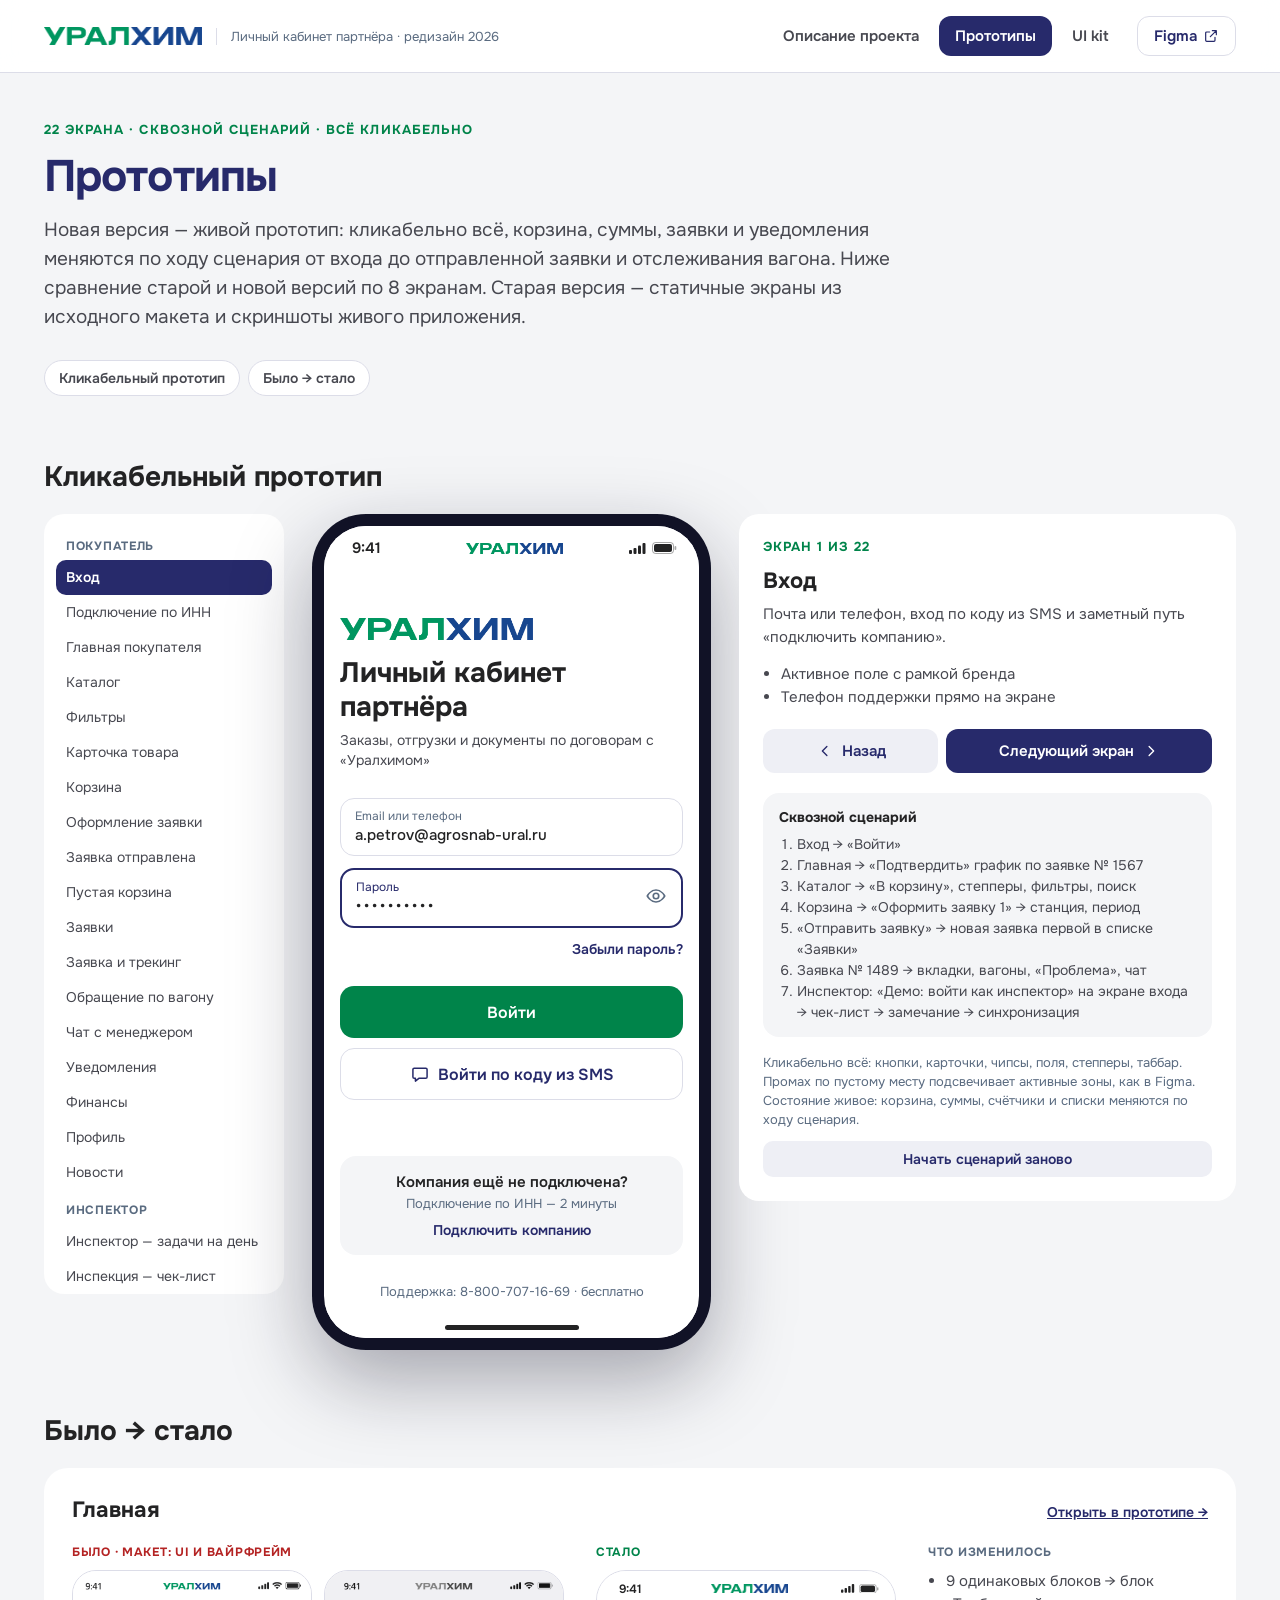
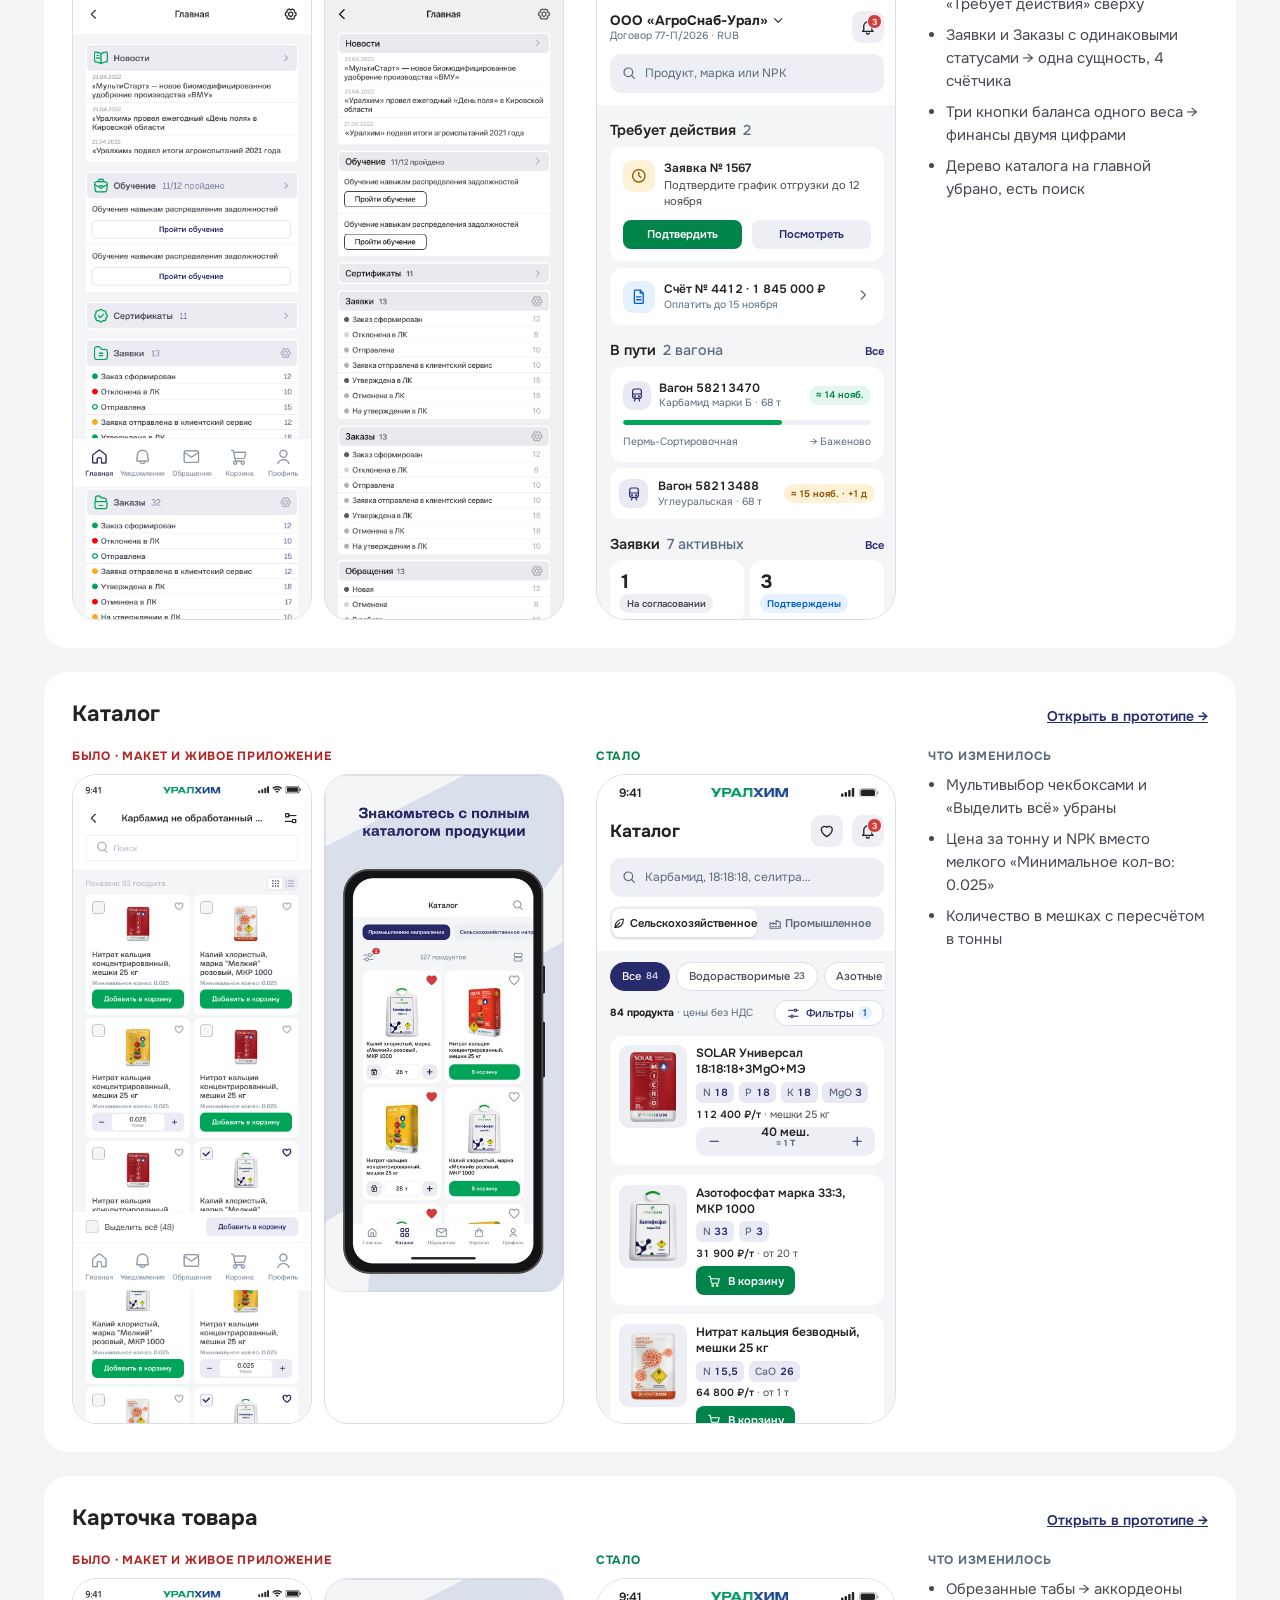
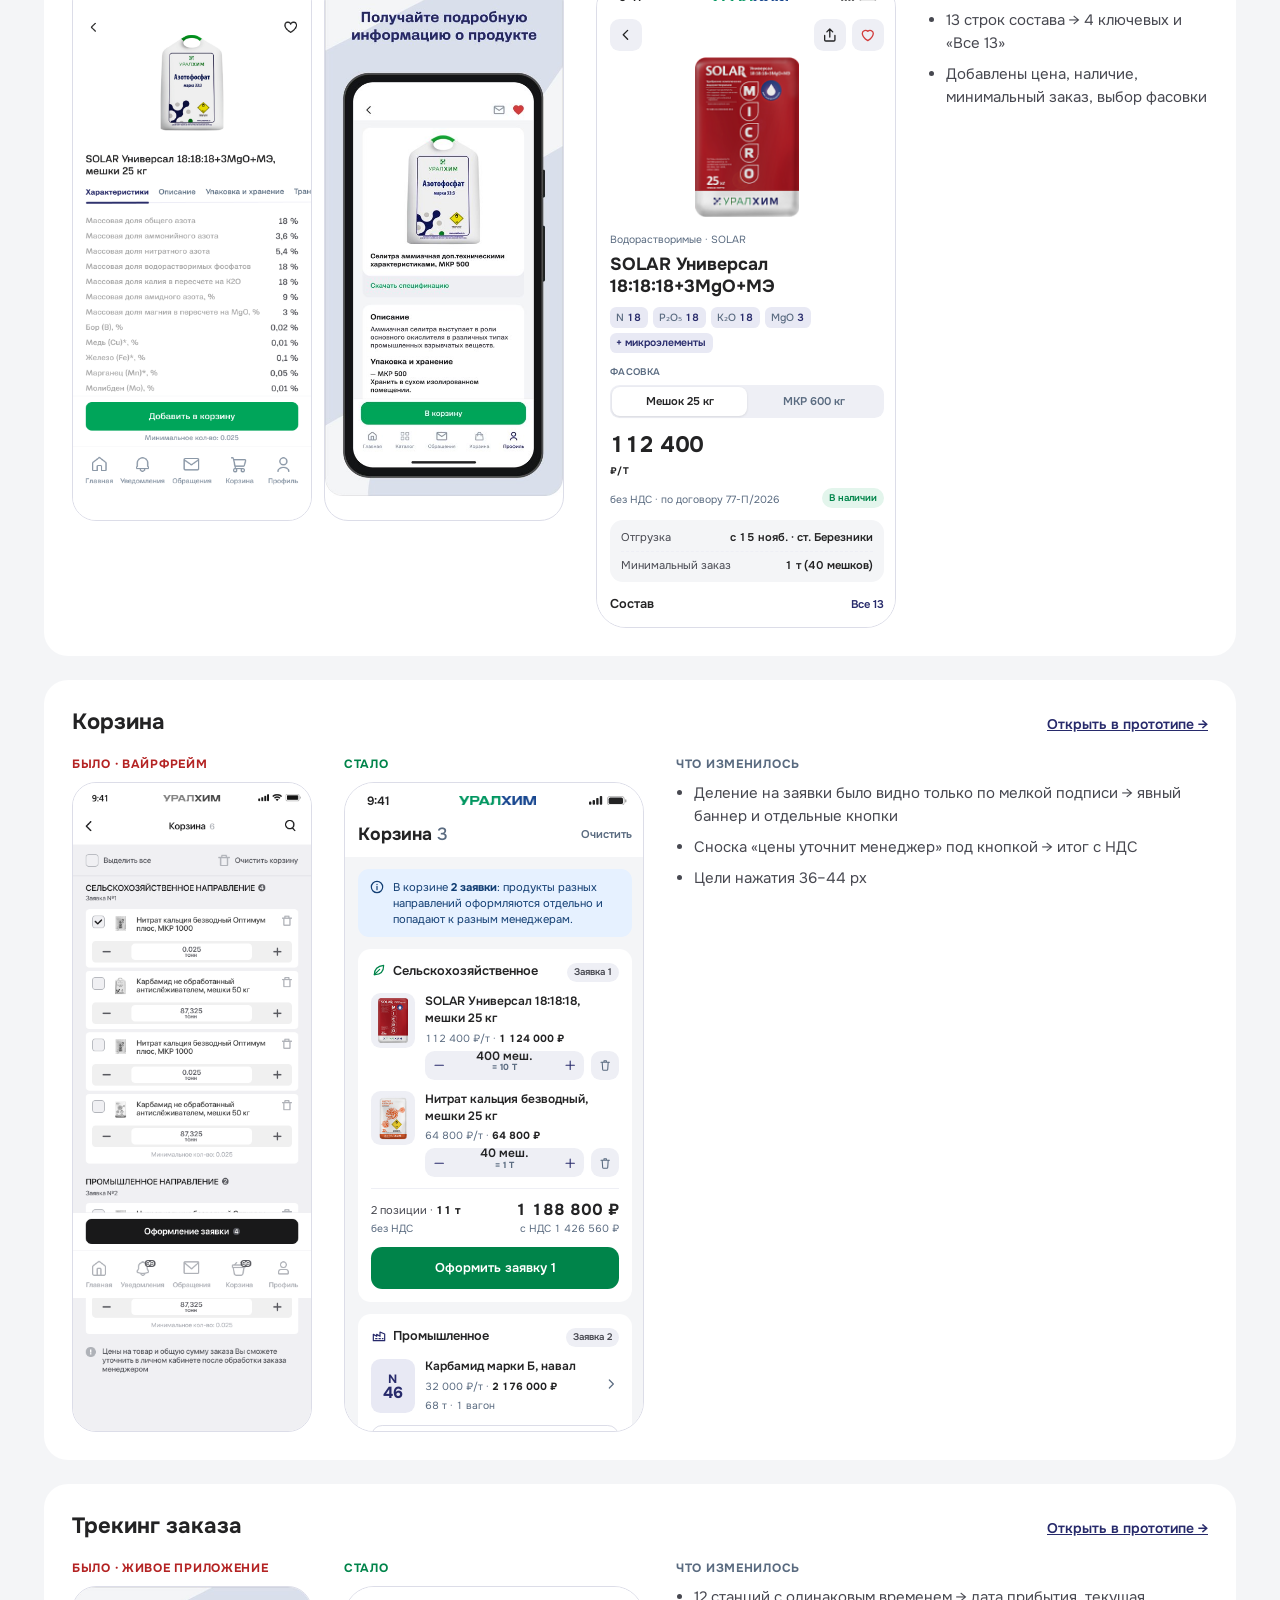
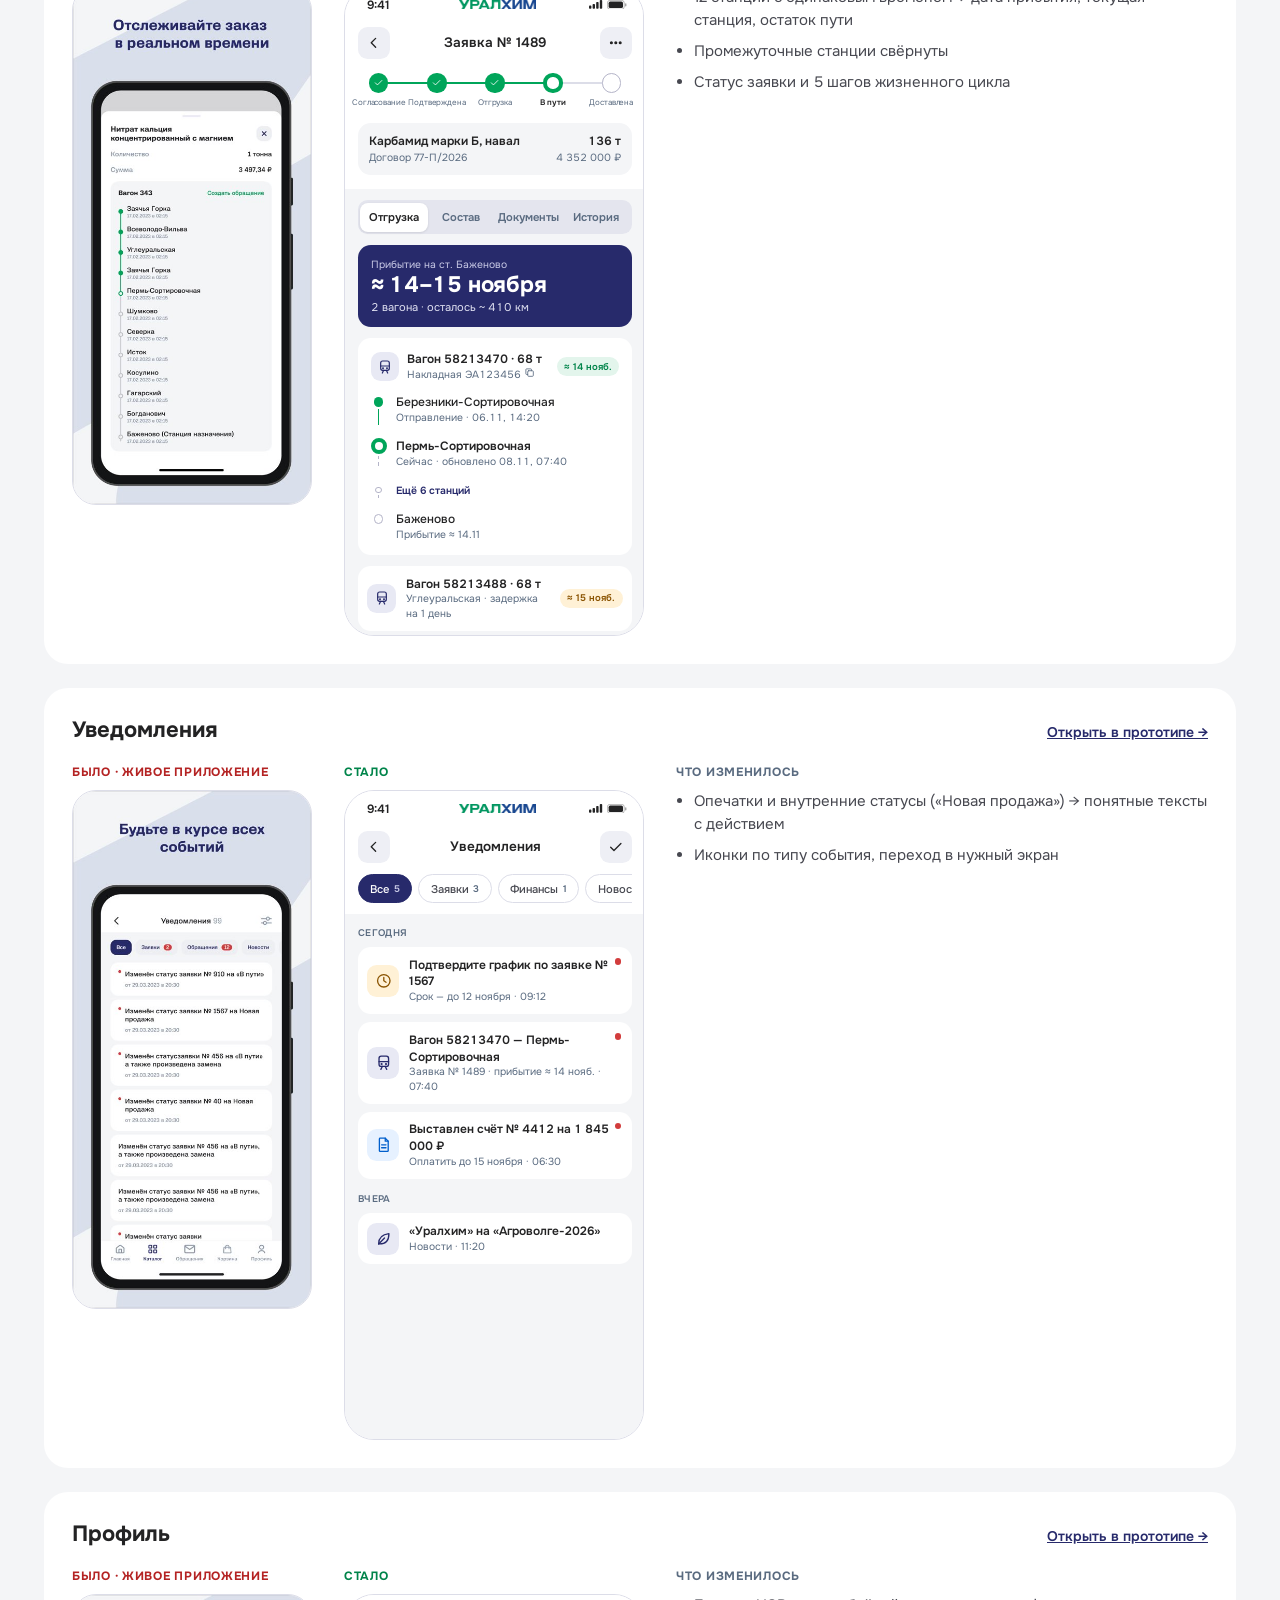
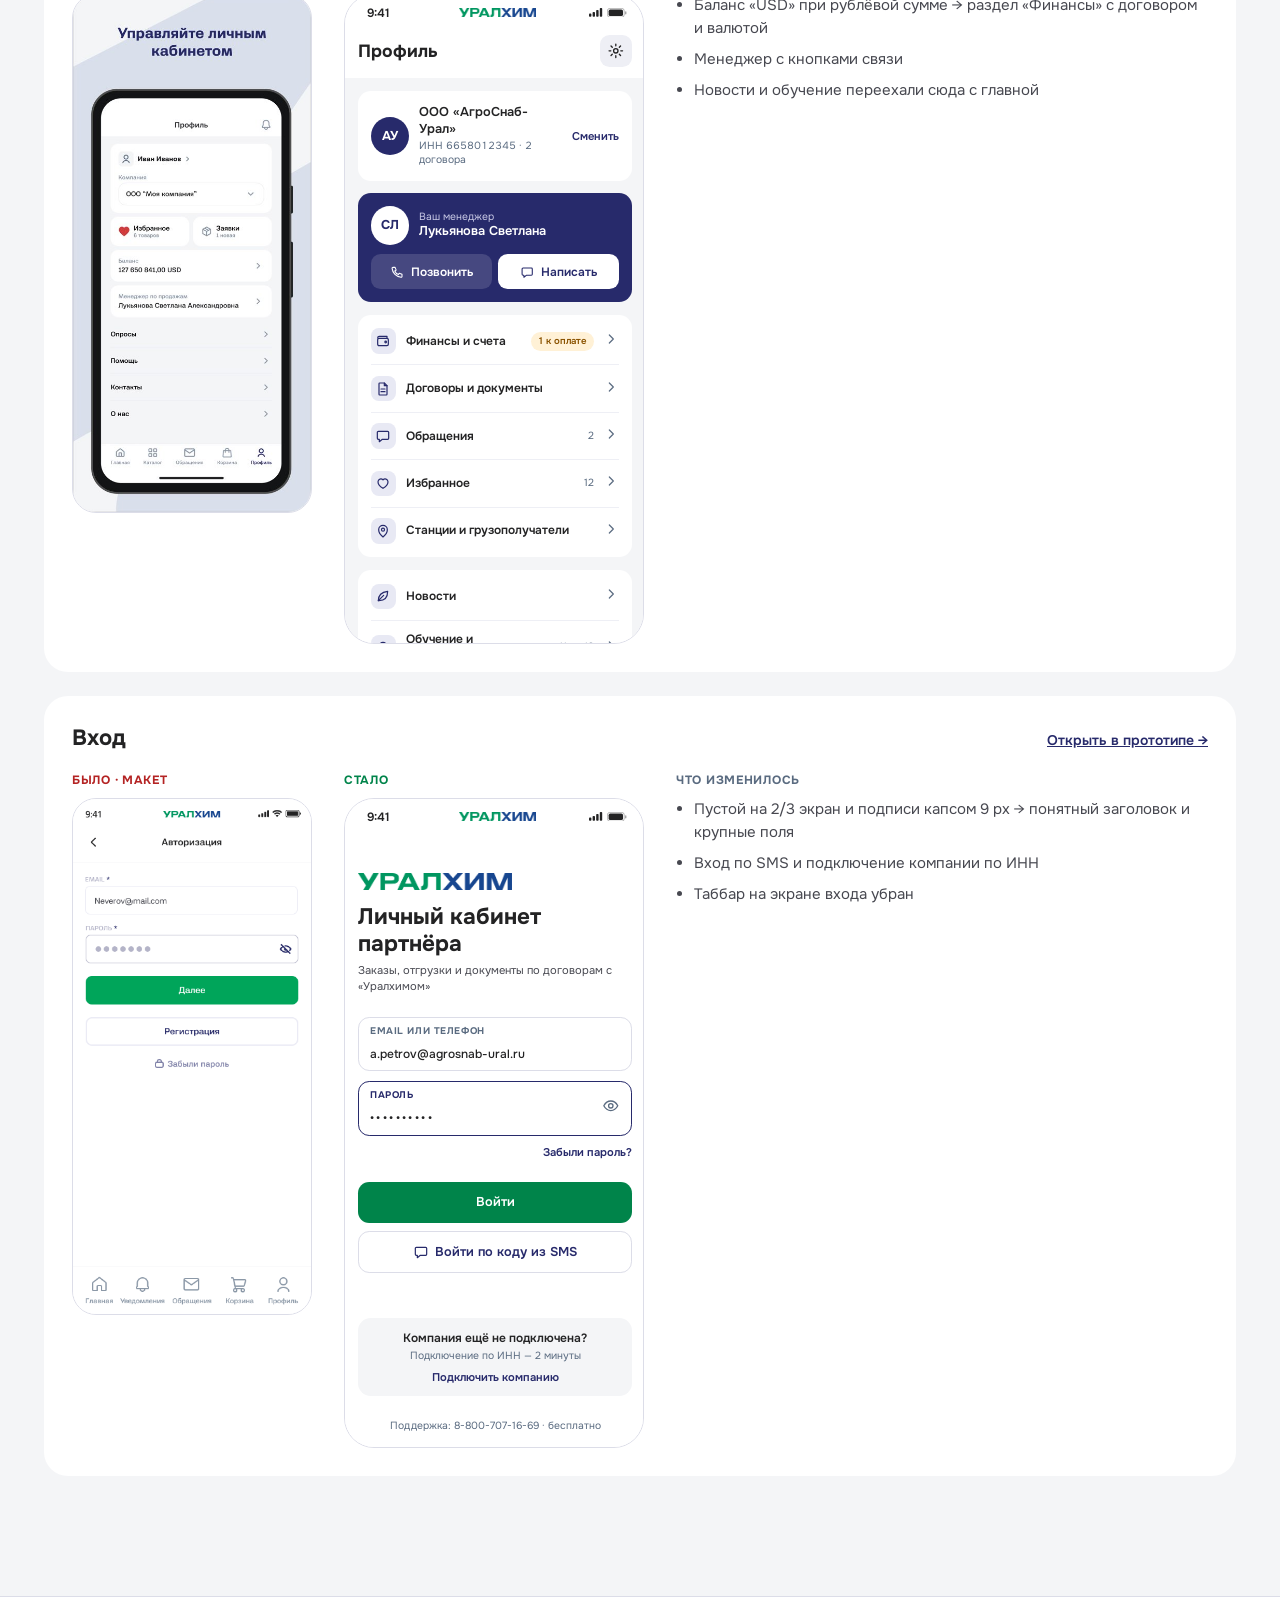
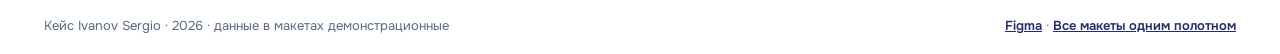
==== commit 50b89d45: "Живой прототип: всё кликабельно, сквозной сценарий от входа до заявки Движок src/proto-engine.js: ко" ====
--- a/prototip.html
+++ b/prototip.html
@@ -429,7 +429,7 @@
 .foot{border-top:1px solid var(--border);background:var(--surface)}
 .foot div{max-width:1240px;margin:0 auto;padding:20px 24px;font-size:13px;color:var(--t3);display:flex;justify-content:space-between;gap:16px;flex-wrap:wrap}
 /* прототип */
-.pv{display:grid;grid-template-columns:260px 399px 1fr;gap:32px;align-items:start}
+.pv{display:grid;grid-template-columns:240px 399px minmax(0,1fr);gap:28px;align-items:start}
 .pv-list{background:var(--surface);border-radius:20px;padding:12px;position:sticky;top:96px;max-height:calc(100vh - 120px);overflow:auto}
 .pv-list .grp{font-size:12px;font-weight:700;letter-spacing:.06em;text-transform:uppercase;color:var(--t3);padding:12px 10px 6px}
 .pv-list a{display:block;padding:8px 10px;border-radius:10px;font-size:14px;line-height:19px;color:var(--t2);text-decoration:none;white-space:nowrap;overflow:hidden;text-overflow:ellipsis}
@@ -439,12 +439,52 @@
 .phone-in{width:375px;height:812px;border-radius:42px;overflow-y:auto;overflow-x:hidden;background:#fff;scrollbar-width:none}
 .phone-in::-webkit-scrollbar{display:none}
 .phone-in .screen{box-shadow:none}
-.phone-in [data-go]:hover{outline:2px solid rgba(0,165,90,.55);outline-offset:2px;border-radius:12px}
+.phone-in .screen{overflow:clip}
+.phone-in .sb{position:sticky;top:0;z-index:7}
+.phone-in .tab,.phone-in .dock{position:sticky;bottom:0;z-index:7}
+.phone-in .tab-i{cursor:pointer;border-radius:12px;transition:color .15s}
+.phone-in .tab-i:hover{color:var(--blue)}
+.phone-in .fab{z-index:8}
+.phone-in .btn:active,.phone-in .card:active,.phone-in .chip:active,.phone-in .lrow:active,.phone-in .tab-i:active{transform:scale(.98);transition:transform .08s}
+.phone-in.pv-hint [data-go],.phone-in.pv-hint .btn,.phone-in.pv-hint .chip,.phone-in.pv-hint .card.row,.phone-in.pv-hint .card.tight,.phone-in.pv-hint .lrow,.phone-in.pv-hint .icon-btn,.phone-in.pv-hint .field,.phone-in.pv-hint .search,.phone-in.pv-hint .sbtn,.phone-in.pv-hint .seg>div,.phone-in.pv-hint .link,.phone-in.pv-hint .pcard,.phone-in.pv-hint .ck,.phone-in.pv-hint .tgl,.phone-in.pv-hint .cbx{box-shadow:inset 0 0 0 2px rgba(0,95,204,.55);background-color:rgba(0,115,255,.07)}
+.phone{position:sticky}
+.pv-toast{position:absolute;left:24px;right:24px;bottom:110px;z-index:30;background:#1E2050;color:#fff;border-radius:14px;padding:12px 14px;font-size:14px;line-height:19px;display:flex;gap:12px;align-items:center;box-shadow:0 10px 30px rgba(17,18,38,.35);animation:pvIn .2s ease-out}
+.pv-toast[hidden],.pv-ov[hidden]{display:none!important}
+.phone-in .chips{overflow-x:auto;scrollbar-width:none;margin-right:-16px;padding-right:16px}
+.phone-in .chips::-webkit-scrollbar{display:none}
+.pv-toast span{flex:1}.pv-toast b{color:#7BE3AE;cursor:pointer;white-space:nowrap}
+.pv-toast.out{opacity:0;transform:translateY(8px);transition:.2s}
+.pv-ov{position:absolute;inset:12px;border-radius:42px;overflow:hidden;z-index:40;background:rgba(17,18,38,0);display:flex;align-items:flex-end;transition:background .2s}
+.pv-ov.in{background:rgba(17,18,38,.42)}
+.pv-sheet{width:100%;background:#fff;border-radius:22px 22px 0 0;padding:10px 16px 30px;transform:translateY(100%);transition:transform .22s ease-out;max-height:80%;overflow:auto}
+.pv-ov.in .pv-sheet{transform:none}
+.pv-sheet .handle{margin:0 auto 12px}
+.ps-t{font-size:18px;line-height:24px;font-weight:700;color:var(--t1)}
+.ps-x{font-size:14px;line-height:21px;color:var(--t2);margin-top:6px}
+.ps-list{margin-top:10px}
+.ps-i{display:flex;align-items:center;gap:12px;padding:12px 0;border-bottom:1px solid var(--surface-2);cursor:pointer}
+.ps-i>div{flex:1;min-width:0}.ps-i b{display:block;font-size:15px;line-height:21px;font-weight:600;color:var(--t1)}.ps-i span{display:block;font-size:13px;color:var(--t3)}
+.ps-i em{font-style:normal;color:var(--t3);font-size:18px}.ps-i.on em{color:var(--ok)}
+.ps-btns{display:flex;flex-direction:column;gap:8px;margin-top:16px}
+.pv-danger{background:var(--err)!important}
+@keyframes pvIn{from{opacity:0;transform:translateY(8px)}}
+.pv-focus{border:2px solid var(--blue)!important}
+.pv-edit{outline:none;display:block;min-height:22px}
+.pv-input{flex:1;outline:none;color:var(--t1);min-width:0}
+.pv-input:empty::before{content:attr(data-ph);color:var(--t3)}
+.acc{padding:0 0 14px;font-size:14px;line-height:21px;color:var(--t2);display:flex;flex-direction:column;gap:6px}
+.pv-doc{color:var(--blue);font-weight:600;cursor:pointer}
+.lrow.open .chev svg{transform:rotate(180deg)}
+.fav-off{color:var(--t3)!important}
+.pv-new{box-shadow:inset 0 0 0 2px var(--green)}
+.pv-path{margin-top:20px;background:var(--bg);border-radius:16px;padding:14px 16px;font-size:14px;line-height:21px;color:var(--t2)}
+.pv-path b{color:var(--t1)}.pv-path ol{margin:6px 0 0 18px}
+.pv-demo{cursor:pointer}
 .pv-note{background:var(--surface);border-radius:20px;padding:24px;position:sticky;top:96px}
 .pv-note h3{font-size:22px;line-height:28px;font-weight:700}
 .pv-note .lead2{font-size:15px;line-height:23px;color:var(--t2);margin-top:8px}
 .pv-note ul{margin:14px 0 0 18px;font-size:15px;line-height:23px;color:var(--t2)}
-.pv-note .nav2{display:flex;gap:8px;margin-top:20px}
+.pv-note .nav2{display:flex;gap:8px;margin-top:20px;flex-wrap:wrap}.pv-note .nav2 .btn{flex:1 1 auto;min-width:0}
 .hint{font-size:13px;color:var(--t3);margin-top:16px;line-height:19px}
 .ba{background:var(--surface);border-radius:24px;padding:28px;margin-bottom:24px}
 .ba-head{display:flex;justify-content:space-between;align-items:baseline;gap:16px;flex-wrap:wrap}
@@ -481,7 +521,8 @@
  .wrapx{padding:28px 16px 64px}.ph1{font-size:32px;line-height:38px}.plead{font-size:17px;line-height:26px}
  .g2,.g3,.g4,.meta{grid-template-columns:1fr}.pv{grid-template-columns:1fr}.pv-list{position:static;max-height:220px}
  .pv{grid-template-columns:minmax(0,1fr)}
- .phone{width:auto;height:auto;padding:0;background:none;box-shadow:none;position:static;border-radius:0}
+ .phone{width:auto;height:auto;padding:0;background:none;box-shadow:none;position:relative;border-radius:0}
+ .pv-ov{inset:0;border-radius:24px}
  .phone-in{width:100%;height:740px;border-radius:24px;border:1px solid var(--border)}
  .phone-in .screen{zoom:.9}
  .ds-row{flex-wrap:wrap;gap:6px 16px}.ds-row code{width:100%}
@@ -491,15 +532,15 @@
 <body class="site">
 <header class="hdr"><div class="hdr-in"><a class="brand" href="index.html"><img src="assets/logo.png" alt="УРАЛХИМ"><span>Личный кабинет партнёра · редизайн 2026</span></a><nav class="menu-top"><a href="index.html">Описание проекта</a><a href="prototip.html" class="on">Прототипы</a><a href="ui-kit.html">UI kit</a><a class="fig" href="https://www.figma.com/design/0ZiD08orz1A578mig90EW3/%D0%A3%D0%A0%D0%90%D0%9B%D0%A5%D0%98%D0%9C-%E2%80%94-%D0%9B%D0%9A-%D0%BF%D0%B0%D1%80%D1%82%D0%BD%D1%91%D1%80%D0%B0-%C2%B7-%D0%A0%D0%B5%D0%B4%D0%B8%D0%B7%D0%B0%D0%B9%D0%BD-2026?node-id=0-1&t=X1AbiOfTo47yDXY6-1" target="_blank" rel="noopener">Figma <svg width="16" height="16" viewBox="0 0 24 24" fill="none" stroke="currentColor" stroke-width="1.8" stroke-linecap="round" stroke-linejoin="round"><path d="M14 4h6v6M20 4l-9 9"/><path d="M18 14v4.5a1.5 1.5 0 0 1-1.5 1.5h-11A1.5 1.5 0 0 1 4 18.5v-11A1.5 1.5 0 0 1 5.5 6H10"/></svg></a></nav></div></header>
 <main class="wrapx">
-<div class="eyeb">22 экрана · 111 переходов</div>
+<div class="eyeb">22 экрана · сквозной сценарий · всё кликабельно</div>
 <h1 class="ph1">Прототипы</h1>
-<p class="plead">Новая версия — кликабельный прототип: нажимайте на таббар, кнопки и карточки, стрелка в шапке возвращает назад. Ниже сравнение старой и новой версий по 8 экранам. Старая версия — статичные экраны из исходного макета и скриншоты живого приложения.</p>
+<p class="plead">Новая версия — живой прототип: кликабельно всё, корзина, суммы, заявки и уведомления меняются по ходу сценария от входа до отправленной заявки и отслеживания вагона. Ниже сравнение старой и новой версий по 8 экранам. Старая версия — статичные экраны из исходного макета и скриншоты живого приложения.</p>
 <div class="subnav"><a href="#proto">Кликабельный прототип</a><a href="#ba">Было → стало</a></div>
 <h2 class="h2s" id="proto">Кликабельный прототип</h2>
 <div class="pv"><nav class="pv-list"><div class="grp">Покупатель</div><a href="#screen=s-login" data-id="s-login">Вход</a><a href="#screen=s-reg" data-id="s-reg">Подключение по ИНН</a><a href="#screen=s-home" data-id="s-home">Главная покупателя</a><a href="#screen=s-cat" data-id="s-cat">Каталог</a><a href="#screen=s-filters" data-id="s-filters">Фильтры</a><a href="#screen=s-prod" data-id="s-prod">Карточка товара</a><a href="#screen=s-cart" data-id="s-cart">Корзина</a><a href="#screen=s-checkout" data-id="s-checkout">Оформление заявки</a><a href="#screen=s-success" data-id="s-success">Заявка отправлена</a><a href="#screen=s-cart-empty" data-id="s-cart-empty">Пустая корзина</a><a href="#screen=s-orders" data-id="s-orders">Заявки</a><a href="#screen=s-order" data-id="s-order">Заявка и трекинг</a><a href="#screen=s-issue" data-id="s-issue">Обращение по вагону</a><a href="#screen=s-chat" data-id="s-chat">Чат с менеджером</a><a href="#screen=s-notif" data-id="s-notif">Уведомления</a><a href="#screen=s-fin" data-id="s-fin">Финансы</a><a href="#screen=s-profile" data-id="s-profile">Профиль</a><a href="#screen=s-news" data-id="s-news">Новости</a><div class="grp">Инспектор</div><a href="#screen=s-insp" data-id="s-insp">Инспектор — задачи на день</a><a href="#screen=s-insp-run" data-id="s-insp-run">Инспекция — чек-лист</a><a href="#screen=s-remark" data-id="s-remark">Новое замечание</a><a href="#screen=s-sync" data-id="s-sync">Синхронизация</a></nav><div class="phone"><div class="phone-in" id="phone"></div></div>
 <div class="pv-note"><div class="eyeb" id="pv-num"></div><h3 id="pv-t"></h3><p class="lead2" id="pv-l"></p><ul id="pv-u"></ul>
 <div class="nav2"><span class="btn m sec" id="pv-prev"><svg width="18" height="18" viewBox="0 0 24 24" fill="none" stroke="currentColor" stroke-width="1.8" stroke-linecap="round" stroke-linejoin="round"><path d="m14.5 6-6 6 6 6"/></svg><span class="lbl">Назад</span></span><span class="btn m blue" id="pv-next"><span class="lbl">Следующий экран</span><svg width="18" height="18" viewBox="0 0 24 24" fill="none" stroke="currentColor" stroke-width="1.8" stroke-linecap="round" stroke-linejoin="round"><path d="m9.5 6 6 6-6 6"/></svg></span></div>
-<p class="hint">Кликабельные зоны подсвечиваются при наведении. Длинные экраны прокручиваются внутри телефона.</p></div></div>
+<div class="pv-path"><b>Сквозной сценарий</b><ol><li>Вход → «Войти»</li><li>Главная → «Подтвердить» график по заявке № 1567</li><li>Каталог → «В корзину», степперы, фильтры, поиск</li><li>Корзина → «Оформить заявку 1» → станция, период</li><li>«Отправить заявку» → новая заявка первой в списке «Заявки»</li><li>Заявка № 1489 → вкладки, вагоны, «Проблема», чат</li><li>Инспектор: «Демо: войти как инспектор» на экране входа → чек-лист → замечание → синхронизация</li></ol></div><p class="hint">Кликабельно всё: кнопки, карточки, чипсы, поля, степперы, таббар. Промах по пустому месту подсвечивает активные зоны, как в Figma. Состояние живое: корзина, суммы, счётчики и списки меняются по ходу сценария.</p><span class="btn s sec" id="pv-reset" style="margin-top:12px"><span class="lbl">Начать сценарий заново</span></span></div></div>
 <h2 class="h2s" id="ba">Было → стало</h2>
 <div class="ba" id="ba-s-home"><div class="ba-head"><h3>Главная</h3><a class="link" href="#screen=s-home" data-open="s-home">Открыть в прототипе →</a></div>
 <div class="ba-grid"><div class="ba-col"><small style="color:var(--err)">Было · Макет: UI и вайрфрейм</small><div class="ba-old"><div class="sc"><img src="source/ui-home.png" alt="Главная, старая версия" loading="lazy"></div><div class="sc"><img src="source/wf-home.png" alt="Главная, старая версия" loading="lazy"></div></div></div>
@@ -1091,28 +1132,438 @@
   <nav class="tab"><div class="tab-i" data-go="s-insp"><span class="tab-ic"><svg width="24" height="24" viewBox="0 0 24 24" fill="none" stroke="currentColor" stroke-width="1.8" stroke-linecap="round" stroke-linejoin="round"><rect x="5" y="4.5" width="14" height="16.5" rx="2"/><path d="M9 3h6v3H9zM8.5 11h7M8.5 15h4.5"/></svg></span>Задачи</div><div class="tab-i" data-go="s-insp-run"><span class="tab-ic"><svg width="24" height="24" viewBox="0 0 24 24" fill="none" stroke="currentColor" stroke-width="1.8" stroke-linecap="round" stroke-linejoin="round"><path d="M12 21s-6.5-5.6-6.5-11a6.5 6.5 0 0 1 13 0c0 5.4-6.5 11-6.5 11z"/><circle cx="12" cy="10" r="2.3"/></svg></span>Объекты</div><div class="tab-i" data-go="s-remark"><span class="tab-ic"><svg width="24" height="24" viewBox="0 0 24 24" fill="none" stroke="currentColor" stroke-width="1.8" stroke-linecap="round" stroke-linejoin="round"><path d="M4 8.5A1.5 1.5 0 0 1 5.5 7h2.3l1.5-2.2h5.4L16.2 7h2.3A1.5 1.5 0 0 1 20 8.5v9.5a1.5 1.5 0 0 1-1.5 1.5h-13A1.5 1.5 0 0 1 4 18z"/><circle cx="12" cy="13" r="3.5"/></svg></span>Замечания</div><div class="tab-i on" data-go="s-sync"><span class="tab-ic"><svg width="24" height="24" viewBox="0 0 24 24" fill="none" stroke="currentColor" stroke-width="1.8" stroke-linecap="round" stroke-linejoin="round"><path d="M19.5 12a7.5 7.5 0 0 1-13.3 4.8M4.5 12A7.5 7.5 0 0 1 17.8 7.2"/><path d="M18 3.5v4h-4M6 20.5v-4h4"/></svg><span class="tab-b">3</span></span>Синхр.</div><div class="tab-i" data-go="s-insp"><span class="tab-ic"><svg width="24" height="24" viewBox="0 0 24 24" fill="none" stroke="currentColor" stroke-width="1.8" stroke-linecap="round" stroke-linejoin="round"><circle cx="12" cy="8" r="3.8"/><path d="M4.5 20.5c1.4-3.7 4.2-5.6 7.5-5.6s6.1 1.9 7.5 5.6"/></svg></span>Профиль</div><div class="home-ind"></div></nav>
 </section></div></main>
 <footer class="foot"><div><span>Кейс Ivanov Sergio · 2026 · данные в макетах демонстрационные</span><span class="links"><a href="https://www.figma.com/design/0ZiD08orz1A578mig90EW3/%D0%A3%D0%A0%D0%90%D0%9B%D0%A5%D0%98%D0%9C-%E2%80%94-%D0%9B%D0%9A-%D0%BF%D0%B0%D1%80%D1%82%D0%BD%D1%91%D1%80%D0%B0-%C2%B7-%D0%A0%D0%B5%D0%B4%D0%B8%D0%B7%D0%B0%D0%B9%D0%BD-2026?node-id=0-1&t=X1AbiOfTo47yDXY6-1" target="_blank" rel="noopener">Figma</a> · <a href="prototypes.html">Все макеты одним полотном</a></span></div></footer>
-<script>
-const ORDER = ["s-login", "s-reg", "s-home", "s-cat", "s-filters", "s-prod", "s-cart", "s-checkout", "s-success", "s-cart-empty", "s-orders", "s-order", "s-issue", "s-chat", "s-notif", "s-fin", "s-profile", "s-news", "s-insp", "s-insp-run", "s-remark", "s-sync"], NOTES = {"s-login": ["Вход", "Почта или телефон, вход по коду из SMS и заметный путь «подключить компанию».", ["Активное поле с рамкой бренда", "Телефон поддержки прямо на экране"]], "s-reg": ["Подключение по ИНН", "Регистрация из 6 шагов превратилась в 2: реквизиты подтягиваются из ЕГРЮЛ.", ["Проверка ИНН на лету", "Прогресс «Шаг 1 из 2»"]], "s-home": ["Главная покупателя", "За 5 секунд видно, что срочно и где груз.", ["Блок «Требует действия»: подтвердить график, оплатить счёт", "Вагоны в пути с датой прибытия и прогрессом", "Счётчики заявок по статусам, финансы двумя цифрами", "Быстрые действия: новая заявка, повтор, обращение"]], "s-cat": ["Каталог", "Продукт находится за 2 экрана без знания дерева разделов.", ["Поиск по марке и формуле NPK", "Чипсы групп с количеством, фильтр с бейджем", "Цена за тонну без НДС", "Кнопка превращается в степпер «40 меш. = 1 т»"]], "s-filters": ["Фильтры", "Шторка с фасовкой, типом, культурой и способом внесения.", ["Кнопка показывает число результатов", "Переключатель «Только в наличии»"]], "s-prod": ["Карточка товара", "Вместо обрезанных табов — короткий экран с главным.", ["NPK-чипсы и переключатель фасовки", "Крупная цена за тонну, наличие, минимальный заказ", "4 ключевых показателя состава и «Все 13»", "Липкий низ: степпер и сумма на кнопке"]], "s-cart": ["Корзина", "Явно показано, что корзина делится на заявки по направлениям.", ["У каждой заявки свой итог без НДС и с НДС", "Своя кнопка «Оформить» у каждой группы"]], "s-cart-empty": ["Пустая корзина", "Пустое состояние сразу предлагает повторить прошлую заявку.", ["Станция и грузополучатель подставятся сами"]], "s-checkout": ["Оформление заявки", "Один экран вместо цепочки модальных окон.", ["Доставка подставлена из прошлой заявки", "Период отгрузки декадой, а не точной датой", "Расчёт с НДС и сумма на кнопке"]], "s-success": ["Заявка отправлена", "Понятно, что будет дальше и когда.", ["Срок ответа менеджера", "Напоминание о второй заявке в корзине"]], "s-orders": ["Заявки", "Список с единым словарём статусов и подсветкой «требует действия».", ["Сегменты «Активные / Архив»", "Мини-прогресс жизненного цикла в карточке"]], "s-order": ["Заявка и трекинг", "Главный вопрос «когда приедет» — сверху и крупно.", ["5 шагов жизненного цикла", "Дата прибытия и оставшийся путь", "Таймлайн со свёрнутыми станциями, копируемая накладная", "Проблема и чат с менеджером в один тап"]], "s-issue": ["Обращение по вагону", "Контекст подставлен, расхождение посчитано автоматически.", ["Тип проблемы чипсами", "Сравнение «по накладной / фактически»", "Фото и документы"]], "s-chat": ["Чат с менеджером", "Переписка привязана к заявке.", ["Чип заявки со статусом в шапке", "Файлы прямо в ленте"]], "s-notif": ["Уведомления", "У каждого уведомления понятное действие и переход.", ["Фильтры по типам с количеством", "Группировка по дням, отметка непрочитанных"]], "s-fin": ["Финансы", "Одна главная цифра «к оплате» вместо трёх валют в строку.", ["Выбор договора и валюты", "Счета со статусами-пилюлями", "Акт сверки и операции с остатком — вторым планом"]], "s-profile": ["Профиль", "Хаб второстепенных разделов и личный менеджер.", ["Смена компании", "Звонок или сообщение менеджеру", "Финансы, документы, обращения, избранное"]], "s-news": ["Новости", "Новости ушли с главной, но остались под рукой.", ["Рубрики, крупная главная новость"]], "s-insp": ["Инспектор — задачи на день", "Работа на объекте без сети.", ["Плашка офлайна с очередью изменений", "Ближайшая задача крупно, остальные по времени", "Кнопка «Замечание» всегда под рукой"]], "s-insp-run": ["Инспекция — чек-лист", "Пошаговый чек-лист с фото по каждому пункту.", ["Прогресс 5 из 9", "«Соответствует / Замечание» в один тап"]], "s-remark": ["Новое замечание", "Фото, категория, критичность и описание.", ["Привязка к пункту чек-листа", "Сохранение на устройстве без сети"]], "s-sync": ["Синхронизация", "Видно, что и сколько ждёт отправки.", ["Очередь с размерами файлов", "Фото только по Wi-Fi"]]};
-const store = {}; document.querySelectorAll('#store > section.screen').forEach(s => store[s.id] = s);
-const phone = document.getElementById('phone'), list = document.querySelector('.pv-list');
+<script>const ORDER = ["s-login", "s-reg", "s-home", "s-cat", "s-filters", "s-prod", "s-cart", "s-checkout", "s-success", "s-cart-empty", "s-orders", "s-order", "s-issue", "s-chat", "s-notif", "s-fin", "s-profile", "s-news", "s-insp", "s-insp-run", "s-remark", "s-sync"], NOTES = {"s-login": ["Вход", "Почта или телефон, вход по коду из SMS и заметный путь «подключить компанию».", ["Активное поле с рамкой бренда", "Телефон поддержки прямо на экране"]], "s-reg": ["Подключение по ИНН", "Регистрация из 6 шагов превратилась в 2: реквизиты подтягиваются из ЕГРЮЛ.", ["Проверка ИНН на лету", "Прогресс «Шаг 1 из 2»"]], "s-home": ["Главная покупателя", "За 5 секунд видно, что срочно и где груз.", ["Блок «Требует действия»: подтвердить график, оплатить счёт", "Вагоны в пути с датой прибытия и прогрессом", "Счётчики заявок по статусам, финансы двумя цифрами", "Быстрые действия: новая заявка, повтор, обращение"]], "s-cat": ["Каталог", "Продукт находится за 2 экрана без знания дерева разделов.", ["Поиск по марке и формуле NPK", "Чипсы групп с количеством, фильтр с бейджем", "Цена за тонну без НДС", "Кнопка превращается в степпер «40 меш. = 1 т»"]], "s-filters": ["Фильтры", "Шторка с фасовкой, типом, культурой и способом внесения.", ["Кнопка показывает число результатов", "Переключатель «Только в наличии»"]], "s-prod": ["Карточка товара", "Вместо обрезанных табов — короткий экран с главным.", ["NPK-чипсы и переключатель фасовки", "Крупная цена за тонну, наличие, минимальный заказ", "4 ключевых показателя состава и «Все 13»", "Липкий низ: степпер и сумма на кнопке"]], "s-cart": ["Корзина", "Явно показано, что корзина делится на заявки по направлениям.", ["У каждой заявки свой итог без НДС и с НДС", "Своя кнопка «Оформить» у каждой группы"]], "s-cart-empty": ["Пустая корзина", "Пустое состояние сразу предлагает повторить прошлую заявку.", ["Станция и грузополучатель подставятся сами"]], "s-checkout": ["Оформление заявки", "Один экран вместо цепочки модальных окон.", ["Доставка подставлена из прошлой заявки", "Период отгрузки декадой, а не точной датой", "Расчёт с НДС и сумма на кнопке"]], "s-success": ["Заявка отправлена", "Понятно, что будет дальше и когда.", ["Срок ответа менеджера", "Напоминание о второй заявке в корзине"]], "s-orders": ["Заявки", "Список с единым словарём статусов и подсветкой «требует действия».", ["Сегменты «Активные / Архив»", "Мини-прогресс жизненного цикла в карточке"]], "s-order": ["Заявка и трекинг", "Главный вопрос «когда приедет» — сверху и крупно.", ["5 шагов жизненного цикла", "Дата прибытия и оставшийся путь", "Таймлайн со свёрнутыми станциями, копируемая накладная", "Проблема и чат с менеджером в один тап"]], "s-issue": ["Обращение по вагону", "Контекст подставлен, расхождение посчитано автоматически.", ["Тип проблемы чипсами", "Сравнение «по накладной / фактически»", "Фото и документы"]], "s-chat": ["Чат с менеджером", "Переписка привязана к заявке.", ["Чип заявки со статусом в шапке", "Файлы прямо в ленте"]], "s-notif": ["Уведомления", "У каждого уведомления понятное действие и переход.", ["Фильтры по типам с количеством", "Группировка по дням, отметка непрочитанных"]], "s-fin": ["Финансы", "Одна главная цифра «к оплате» вместо трёх валют в строку.", ["Выбор договора и валюты", "Счета со статусами-пилюлями", "Акт сверки и операции с остатком — вторым планом"]], "s-profile": ["Профиль", "Хаб второстепенных разделов и личный менеджер.", ["Смена компании", "Звонок или сообщение менеджеру", "Финансы, документы, обращения, избранное"]], "s-news": ["Новости", "Новости ушли с главной, но остались под рукой.", ["Рубрики, крупная главная новость"]], "s-insp": ["Инспектор — задачи на день", "Работа на объекте без сети.", ["Плашка офлайна с очередью изменений", "Ближайшая задача крупно, остальные по времени", "Кнопка «Замечание» всегда под рукой"]], "s-insp-run": ["Инспекция — чек-лист", "Пошаговый чек-лист с фото по каждому пункту.", ["Прогресс 5 из 9", "«Соответствует / Замечание» в один тап"]], "s-remark": ["Новое замечание", "Фото, категория, критичность и описание.", ["Привязка к пункту чек-листа", "Сохранение на устройстве без сети"]], "s-sync": ["Синхронизация", "Видно, что и сколько ждёт отправки.", ["Очередь с размерами файлов", "Фото только по Wi-Fi"]]};
+/* Движок кликабельного прототипа УРАЛХИМ.
+   Ожидает до себя: const ORDER (порядок экранов), NOTES (описания), разметку #store (экраны), #phone, .pv-list.
+   Состояние: корзина, заявки, уведомления, очередь синхронизации. Всё кликабельно:
+   1) правила экрана (R) → 2) data-go → 3) общие поведения (чипсы, сегменты, степперы…) → 4) запасной тост. */
+(() => {
+const $ = (s, r = document) => r.querySelector(s), $$ = (s, r = document) => [...r.querySelectorAll(s)];
+const norm = s => (s || '').replace(/\s+/g, ' ').trim();
+const fmt = n => Math.round(n).toLocaleString('ru-RU').replace(/ /g, ' ') + ' ₽';
+const fmtT = t => (Math.round(t * 1000) / 1000).toLocaleString('ru-RU').replace(/ /g, ' ');
+const store = {}; $$('#store > section.screen').forEach(s => store[s.id] = s);
+const SCR = Object.values(store);
+const phone = $('#phone'), frame = phone.parentElement, list = $('.pv-list');
 const hist = [];
-function note(id){ const n = NOTES[id]; const i = ORDER.indexOf(id);
-  document.getElementById('pv-num').textContent = 'Экран ' + (i+1) + ' из ' + ORDER.length;
-  document.getElementById('pv-t').textContent = n[0]; document.getElementById('pv-l').textContent = n[1];
-  document.getElementById('pv-u').innerHTML = n[2].map(x => '<li>' + x + '</li>').join(''); }
-function show(id, push){ if (!store[id]) id = 's-home'; const cur = phone.firstElementChild;
-  if (push && cur && cur.id !== id) hist.push(cur.id);
-  phone.innerHTML = ''; phone.appendChild(store[id]); phone.scrollTop = 0;
+let current = null;
+
+/* ---------- оверлеи: тост и шторка ---------- */
+frame.insertAdjacentHTML('beforeend', '<div class="pv-toast" hidden></div><div class="pv-ov" hidden><div class="pv-sheet"></div></div>');
+const toastEl = $('.pv-toast', frame), ov = $('.pv-ov', frame), sheet = $('.pv-sheet', frame);
+let toastT;
+function toast(msg, action) {
+  toastEl.innerHTML = '<span>' + msg + '</span>' + (action ? '<b data-tgo="' + action.go + '">' + action.label + '</b>' : '');
+  toastEl.hidden = false; toastEl.classList.remove('out'); clearTimeout(toastT);
+  toastT = setTimeout(() => { toastEl.classList.add('out'); setTimeout(() => toastEl.hidden = true, 220); }, action ? 3600 : 2400);
+}
+toastEl.addEventListener('click', e => { const b = e.target.closest('[data-tgo]'); if (b) { toastEl.hidden = true; go(b.dataset.tgo); } });
+function openSheet({ title, text = '', items = [], buttons = [] }) {
+  sheet.innerHTML = '<div class="handle"></div><div class="ps-t">' + title + '</div>' + (text ? '<div class="ps-x">' + text + '</div>' : '') +
+    (items.length ? '<div class="ps-list">' + items.map((it, i) => '<div class="ps-i' + (it.on ? ' on' : '') + '" data-i="' + i + '"><div><b>' + it.label + '</b>' + (it.sub ? '<span>' + it.sub + '</span>' : '') + '</div>' + (it.on ? '<em>✓</em>' : '<em>›</em>') + '</div>').join('') + '</div>' : '') +
+    (buttons.length ? '<div class="ps-btns">' + buttons.map((b, i) => '<div class="btn ' + (b.kind || 'pri') + ' full" data-b="' + i + '"><span class="lbl">' + b.label + '</span></div>').join('') + '</div>' : '');
+  ov.hidden = false; requestAnimationFrame(() => ov.classList.add('in'));
+  sheet.onclick = e => {
+    const i = e.target.closest('[data-i]'), b = e.target.closest('[data-b]');
+    if (i) { closeSheet(); items[+i.dataset.i].act && items[+i.dataset.i].act(); }
+    if (b) { closeSheet(); buttons[+b.dataset.b].act && buttons[+b.dataset.b].act(); }
+  };
+}
+function closeSheet() { ov.classList.remove('in'); setTimeout(() => ov.hidden = true, 200); }
+ov.addEventListener('click', e => { if (e.target === ov) closeSheet(); });
+document.addEventListener('keydown', e => { if (e.key === 'Escape' && !ov.hidden) closeSheet(); });
+
+/* ---------- навигация ---------- */
+function note(id) {
+  const n = NOTES[id]; if (!n) return; const i = ORDER.indexOf(id);
+  $('#pv-num').textContent = 'Экран ' + (i + 1) + ' из ' + ORDER.length;
+  $('#pv-t').textContent = n[0]; $('#pv-l').textContent = n[1];
+  $('#pv-u').innerHTML = n[2].map(x => '<li>' + x + '</li>').join('');
+}
+function show(id, push) {
+  if (!store[id]) id = 's-home';
+  if (push && current && current !== id) hist.push(current);
+  phone.innerHTML = ''; phone.appendChild(store[id]); phone.scrollTop = 0; current = id;
   list.querySelectorAll('a').forEach(a => a.classList.toggle('on', a.dataset.id === id));
-  note(id); history.replaceState(null, '', '#screen=' + id); }
-phone.addEventListener('click', e => { const t = e.target.closest('[data-go]'); if (!t) return;
-  const go = t.dataset.go; if (go === 'back') show(hist.pop() || 's-home', false); else show(go, true); });
+  note(id); history.replaceState(null, '', '#screen=' + id);
+  ON_SHOW[id] && ON_SHOW[id]();
+}
+const go = id => show(id, true);
+const back = () => show(hist.pop() || 's-home', false);
+window.pvShow = show;
+
+/* ---------- состояние ---------- */
+const S = { bell: 3, sync: 3, orderNo: 1602, group: 1, checklist: 5, doneTasks: 1, insp: false, filters: 1 };
+const cart = () => store['s-cart'];
+const groups = () => $$('.body > .card', cart());
+const rowsOf = g => $$(':scope > .row', g).filter(r => r.style.display !== 'none');
+const UNITS = { 'меш.': { t: 0.025, step: 40 }, 'МКР': { t: 1, step: 1 }, 'т': { t: 1, step: 1 } };
+function stepVal(st) { const b = $('.val b', st); const m = norm(b.textContent).match(/^([\d\s,]+)\s*(.*)$/); return { n: parseFloat(m[1].replace(/\s/g, '').replace(',', '.')), u: m[2] || 'т' }; }
+function stepSet(st, n, u) { const k = UNITS[u] || UNITS['т']; $('.val b', st).textContent = fmtT(n) + ' ' + u; const sm = $('.val small', st); if (sm) sm.textContent = '= ' + fmtT(n * k.t) + ' т'; }
+function stepTons(st) { const v = stepVal(st); return v.n * (UNITS[v.u] || UNITS['т']).t; }
+function rowTons(r) { const st = $('.stepper', r); if (st) return stepTons(st); const m = norm(r.textContent).match(/(\d[\d\s]*)\s*т\s*·/); return m ? +m[1].replace(/\s/g, '') : 0; }
+function rowPrice(r) { return +r.dataset.price; }
+function rowName(r) { return norm($('.ttl15', r).textContent); }
+function initCartRows() { groups().forEach(g => rowsOf(g).forEach(r => { const m = norm($('.t3.num', r).textContent).match(/^([\d\s]+)₽\/т/); r.dataset.price = m ? m[1].replace(/\s/g, '') : 0; })); }
+initCartRows();
+const CART0 = groups().map(g => rowsOf(g).map(r => r.cloneNode(true)));
+function groupSum(g) { return rowsOf(g).reduce((a, r) => a + rowPrice(r) * rowTons(r), 0); }
+function groupTons(g) { return rowsOf(g).reduce((a, r) => a + rowTons(r), 0); }
+function cartCount() { return groups().reduce((a, g) => a + rowsOf(g).length, 0); }
+function recalc() {
+  const gs = groups();
+  gs.forEach((g, gi) => {
+    rowsOf(g).forEach(r => { const b = $('.t3.num b', r); if (b) b.textContent = fmt(rowPrice(r) * rowTons(r)); });
+    const n = rowsOf(g).length; g.style.display = n ? '' : 'none';
+    const foot = $(':scope > .stack', g);
+    if (foot) foot.innerHTML = '<div class="between"><span class="t2">' + n + ' ' + plural(n, 'позиция', 'позиции', 'позиций') + ' · <b class="num" style="color:var(--t1)">' + fmtT(groupTons(g)) + ' т</b></span><span class="num" style="font-size:20px;font-weight:700">' + fmt(groupSum(g)) + '</span></div><div class="between t3" style="margin-top:-6px"><span>без НДС</span><span class="num">с НДС ' + fmt(groupSum(g) * 1.2) + '</span></div>';
+  });
+  const live = gs.filter(g => rowsOf(g).length).length;
+  const ban = $('.banner.info', cart()); if (ban) ban.style.display = live > 1 ? '' : 'none';
+  const h = $('.top h1 span', cart()); if (h) h.textContent = cartCount();
+  badges();
+}
+function plural(n, a, b, c) { n = Math.abs(n) % 100; const n1 = n % 10; if (n > 10 && n < 20) return c; if (n1 > 1 && n1 < 5) return b; if (n1 === 1) return a; return c; }
+function restoreCart() { groups().forEach((g, gi) => { rowsOf(g).forEach(r => r.remove()); const anchor = $(':scope > .stack', g) || $(':scope > .btn', g); CART0[gi].forEach(r => g.insertBefore(r.cloneNode(true), anchor)); }); recalc(); }
+function clearCart() { groups().forEach(g => rowsOf(g).forEach(r => r.remove())); recalc(); }
+function badges() {
+  const c = cartCount();
+  SCR.forEach(s => {
+    $$('.tab-i[data-go="s-cart"]', s).forEach(t => { let b = $('.tab-b', t); if (!b && c) { $('.tab-ic', t).insertAdjacentHTML('beforeend', '<span class="tab-b"></span>'); b = $('.tab-b', t); } if (b) { b.textContent = c; b.style.display = c ? '' : 'none'; } });
+    $$('[data-go="s-notif"] .dot-b', s).forEach(b => { b.textContent = S.bell; b.style.display = S.bell ? '' : 'none'; });
+    $$('.tab-i[data-go="s-sync"] .tab-b', s).forEach(b => { b.textContent = S.sync; b.style.display = S.sync ? '' : 'none'; });
+  });
+}
+
+/* ---------- правила экранов ---------- */
+const RULES = [];
+const R = (screen, sel, text, fn) => RULES.push({ screen, sel, text, fn });
+function matchRule(el) {
+  for (const r of RULES) {
+    if (r.screen !== '*' && r.screen !== current) continue;
+    const t = el.closest(r.sel); if (!t || !phone.contains(t)) continue;
+    if (r.text && !norm(t.textContent).startsWith(r.text)) continue;
+    return { r, t };
+  }
+  return null;
+}
+const ON_SHOW = {};
+
+// --- вход и регистрация
+R('s-login', '.btn', 'Войти по коду', () => openSheet({ title: 'Код из SMS', text: 'Отправили код на +7 912 ***-**-89. В прототипе подойдёт любой.', items: [{ label: '4 8 1 5', sub: 'код из SMS' }], buttons: [{ label: 'Войти', act: () => { go('s-home'); toast('Добро пожаловать, Алексей!'); } }, { label: 'Отправить ещё раз', kind: 'sec', act: () => toast('Код отправлен повторно') }] }));
+R('s-login', '.link', 'Забыли пароль', () => toast('Ссылка для сброса пароля отправлена на почту'));
+R('s-login', '.btn', 'Войти', () => { go('s-home'); toast('Добро пожаловать, Алексей!'); });
+R('s-login', '.pv-demo', '', () => { S.insp = true; go('s-insp'); toast('Демо: роль «Инспектор»'); });
+R('s-reg', '.btn', 'Продолжить', (t) => {
+  const cb = $('.cbx', store['s-reg']); if (!cb.classList.contains('on')) { toast('Отметьте согласие на обработку данных'); return; }
+  openSheet({ title: 'Шаг 2 из 2 · пароль', text: 'Придумайте пароль. После проверки менеджером придёт письмо с подтверждением доступа.', items: [{ label: '••••••••••', sub: 'пароль, не меньше 8 символов' }], buttons: [{ label: 'Отправить на подключение', act: () => { show('s-login', false); toast('Заявка на подключение отправлена. Ответ — в течение рабочего дня'); } }] });
+});
+
+// --- главная
+R('s-home', '.company', '', () => openSheet({ title: 'Компания и договор', items: [{ label: 'ООО «АгроСнаб-Урал»', sub: 'Договор 77-П/2026 · RUB', on: true }, { label: 'ООО «АгроСнаб-Урал»', sub: 'Договор 12-Э/2026 · USD', act: () => toast('Договор 12-Э/2026: задолженности нет') }, { label: 'ИП Петров А. Н.', sub: 'Договор 5-Р/2025 · RUB', act: () => toast('Компания переключена: ИП Петров А. Н.') }] }));
+R('s-home', '.btn', 'Подтвердить', () => confirm1567());
+R('s-home', '.card.tight:not(.row):not(.stack)', '', (t) => { const p = $('.pill', t); go('s-orders'); if (p) filterOrders(norm(p.textContent)); });
+R('s-home', '.card.tight.row', 'Вагон 58213488', () => wagon2());
+R('s-home', '.card', 'Повторить', () => { restoreCart(); go('s-cart'); toast('Позиции заявки № 1489 в корзине'); });
+function confirm1567() {
+  openSheet({ title: 'График по заявке № 1567', text: 'Отгрузка 96 т: Азотофосфат 33:3 и нитрат кальция, ст. Баженово, 18–20 ноября. Согласовано менеджером Лукьяновой С. А.', buttons: [{ label: 'Подтвердить график', act: () => {
+    const h = store['s-home']; const card = $$('.card', h).find(c => norm(c.textContent).startsWith('Заявка № 1567')); if (card) card.remove();
+    const em = $$('.sec h2 em', h)[0]; if (em) em.textContent = '1';
+    const oc = $$('.card', store['s-orders']).find(c => norm(c.textContent).startsWith('№ 1567')); if (oc) { oc.style.border = ''; const bn = $('.banner', oc); if (bn) bn.remove(); }
+    const nr = $$('.nrow', store['s-notif']).find(n => norm(n.textContent).startsWith('Подтвердите')); if (nr && nr.classList.contains('unread')) { nr.classList.remove('unread'); S.bell = Math.max(0, S.bell - 1); }
+    badges(); toast('График по заявке № 1567 подтверждён');
+  } }, { label: 'Предложить другую дату', kind: 'sec', act: () => go('s-chat') }] });
+}
+function wagon2() { openSheet({ title: 'Вагон 58213488 · 68 т', text: 'Сейчас: ст. Углеуральская. Задержка на 1 день из-за перегруза узла, новое прибытие на ст. Баженово ≈ 15 ноября.', buttons: [{ label: 'Сообщить о проблеме', kind: 'sec', act: () => go('s-issue') }, { label: 'Открыть заявку № 1489', act: () => go('s-order') }] }); }
+
+// --- каталог
+const INDUSTRIAL = [
+  { name: 'Карбамид марки Б, навал', npk: [['N', '46']], price: '32 000 ₽/т · навал, вагон 68 т', badge: 'N46' },
+  { name: 'Селитра аммиачная, МКР 1000', npk: [['N', '34,4']], price: '22 500 ₽/т · от 20 т', badge: 'N34' },
+  { name: 'Кислота азотная неконцентрированная', npk: [['HNO₃', '56 %']], price: 'по запросу · цистерны', badge: 'HNO₃' },
+];
+function catSeg(ind) {
+  const c = store['s-cat']; const cards = $$('.pcard', c);
+  cards.forEach(p => p.style.display = (p.dataset.ind === '1') === ind ? '' : 'none');
+  if (ind && !cards.some(p => p.dataset.ind)) {
+    const tpl = cards[1]; const anchor = cards[cards.length - 1].nextSibling;
+    INDUSTRIAL.forEach(it => { const n = tpl.cloneNode(true); n.dataset.ind = '1'; n.style.display = ''; $('.pname', n).textContent = it.name;
+      $('.npk', n).innerHTML = it.npk.map(([a, b]) => '<span><i>' + a + '</i>' + b + '</span>').join(''); $('.price', n).innerHTML = '<b class="num">' + it.price.split(' · ')[0] + '</b> · ' + it.price.split(' · ')[1];
+      $('.pimg', n).innerHTML = '<span style="font-weight:700;color:var(--blue);font-size:15px">' + it.badge + '</span>'; $('.pimg', n).style.background = '#E8E9F4';
+      const btn = $('.btn', n); btn.className = 'btn s pri'; $('.lbl', btn).textContent = 'В корзину';
+      tpl.parentNode.insertBefore(n, anchor); });
+  }
+  $('.between .t3 b', c).textContent = ind ? '12 продуктов' : '84 продукта';
+  const chips = $('.chips', c); chips.innerHTML = ind ? '<span class="chip on"><span class="lbl">Все</span> <span class="n">12</span></span><span class="chip"><span class="lbl">Карбамид</span></span><span class="chip"><span class="lbl">Селитры</span></span><span class="chip"><span class="lbl">Кислоты</span></span><span class="chip"><span class="lbl">ADBLUE</span></span>'
+    : '<span class="chip on"><span class="lbl">Все</span> <span class="n">84</span></span><span class="chip"><span class="lbl">Водорастворимые</span> <span class="n">23</span></span><span class="chip"><span class="lbl">Азотные</span> <span class="n">14</span></span><span class="chip"><span class="lbl">Комплексные</span></span>';
+}
+R('s-cat', '.seg > div', '', (t) => { selectIn(t); catSeg(norm(t.textContent).startsWith('Пром')); });
+R('s-cat', '.top .icon-btn', '', () => openSheet({ title: 'Избранное · 3', items: [{ label: 'SOLAR Универсал 18:18:18', sub: '112 400 ₽/т', act: () => go('s-prod') }, { label: 'Нитрат кальция безводный', sub: '64 800 ₽/т', act: () => go('s-prod') }, { label: 'Карбамид марки Б, навал', sub: '32 000 ₽/т', act: () => go('s-prod') }] }));
+R('s-cat', '.sbtn', '', (t) => generic(t));
+R('s-cat', '.pcard .btn', '', (t) => addFromCatalog(t));
+R('s-cat', '.pcard', '', (t) => { if (t.dataset.ind) { toast('Карточка промышленного продукта — по образцу SOLAR'); } go('s-prod'); });
+function addFromCatalog(btn) {
+  const p = btn.closest('.pcard'); const name = norm($('.pname', p).textContent);
+  if (btn.classList.contains('sec')) { go('s-cart'); return; }
+  const price = +norm($('.price b', p).textContent).replace(/[^\d]/g, '') || 0;
+  const ind = !!p.dataset.ind; const g = groups()[ind ? 1 : 0];
+  const exist = rowsOf(g).find(r => rowName(r).startsWith(name.slice(0, 14)));
+  if (exist) { const st = $('.stepper', exist); if (st) { const v = stepVal(st); stepSet(st, v.n + (UNITS[v.u] || UNITS['т']).step, v.u); } }
+  else {
+    const tpl = rowsOf(groups()[0])[1] || CART0[0][1]; const r = tpl.cloneNode(true);
+    r.dataset.price = price; $('.ttl15', r).textContent = name;
+    const img = $('img', p); $('.pimg', r).innerHTML = img ? '<img src="' + img.getAttribute('src') + '" style="height:56px">' : $('.pimg', p).innerHTML;
+    const mkr = /МКР/.test(name), bulk = /навал/.test(name);
+    stepSet($('.stepper', r), mkr ? 20 : bulk ? 68 : 40, mkr ? 'МКР' : bulk ? 'т' : 'меш.');
+    g.insertBefore(r, $(':scope > .stack', g) || $(':scope > .btn', g));
+  }
+  recalc(); btn.className = 'btn s sec'; $('.lbl', btn).textContent = 'В корзине ✓';
+  toast('Добавлено: ' + name.split(',')[0], { label: 'В корзину', go: 's-cart' });
+}
+
+// --- карточка товара
+R('s-prod', '.icon-btn:not([data-go])', '', (t) => { if ($('path[d^="M12 15V4"]', t)) toast('Ссылка на продукт скопирована'); else { t.classList.toggle('fav-off'); toast(t.classList.contains('fav-off') ? 'Удалено из избранного' : 'Добавлено в избранное'); } });
+R('s-prod', '.seg > div', '', (t) => { selectIn(t); const mkr = norm(t.textContent).startsWith('МКР'); const st = $('.dock .stepper', store['s-prod']); stepSet(st, mkr ? 1 : 40, mkr ? 'МКР' : 'меш.'); if (mkr) $('.val small', st).textContent = '= 0,6 т'; prodBtn(); toast(mkr ? 'Фасовка МКР 600 кг: шаг — 1 мешок (0,6 т)' : 'Фасовка мешок 25 кг: шаг — 40 мешков (1 т)'); });
+R('s-prod', '.link', 'Все 13', (t) => { const box = t.closest('.stack'); if (box.dataset.full) return; box.dataset.full = 1; [['Азот аммонийный', '3,6 %'], ['Азот нитратный', '5,4 %'], ['Азот амидный', '9 %'], ['Бор (B)', '0,02 %'], ['Медь (Cu)', '0,01 %'], ['Железо (Fe)', '0,1 %'], ['Марганец (Mn)', '0,05 %'], ['Молибден (Mo)', '0,01 %'], ['Цинк (Zn)', '0,01 %']].forEach(([a, b]) => box.insertAdjacentHTML('beforeend', '<div class="kv"><span>' + a + '</span><b>' + b + '</b></div>')); t.textContent = 'Свернуть'; });
+R('s-prod', '.link', 'Свернуть', (t) => { const box = t.closest('.stack'); $$('.kv', box).slice(4).forEach(k => k.remove()); delete box.dataset.full; t.textContent = 'Все 13'; });
+const ACC = { 'Описание': 'Водорастворимое NPK-удобрение 18:18:18 с магнием и микроэлементами в хелатной форме. Для фертигации и листовых подкормок овощных, плодовых и цветочных культур. Норма: 2–5 кг/га на подкормку.', 'Упаковка': 'Мешок 25 кг с полиэтиленовым вкладышем; МКР 600 кг. Хранить в сухом закрытом складе, на поддонах, не выше 8 ярусов. Срок хранения — 3 года.', 'Транспортировка': 'Ж/д крытыми вагонами и автотранспортом. Отгрузка со ст. Березники, норма загрузки вагона — 68 т.', 'Документы': '<span class="pv-doc">Сертификат соответствия.pdf</span><span class="pv-doc">Паспорт безопасности.pdf</span><span class="pv-doc">Рекомендации по применению.pdf</span>' };
+R('s-prod', '.lrow', '', (t) => { const nx = t.nextElementSibling; if (nx && nx.classList.contains('acc')) { nx.remove(); t.classList.remove('open'); return; } const k = Object.keys(ACC).find(k => norm(t.textContent).startsWith(k)); t.insertAdjacentHTML('afterend', '<div class="acc t2">' + ACC[k] + '</div>'); t.classList.add('open'); });
+R('s-prod', '.pv-doc', '', (t) => toast('Скачан: ' + t.textContent));
+R('s-prod', '.dock .btn', '', () => { const st = $('.dock .stepper', store['s-prod']); const v = stepVal(st); const g = groups()[0]; let r = rowsOf(g).find(r => rowName(r).startsWith('SOLAR Универсал'));
+  if (!r) { restoreCart(); r = rowsOf(groups()[0]).find(r => rowName(r).startsWith('SOLAR Универсал')); }
+  const cs = $('.stepper', r); const cv = stepVal(cs); stepSet(cs, cv.n + v.n, cv.u === v.u ? cv.u : v.u); recalc(); go('s-cart'); toast('SOLAR Универсал: +' + fmtT(stepTons(st)) + ' т в заявке 1'); });
+function prodBtn() { const st = $('.dock .stepper', store['s-prod']); const b = $('.dock .btn .num', store['s-prod']); if (b) b.textContent = fmt(112400 * stepTons(st)); }
+
+// --- корзина
+R('s-cart', '.link', 'Очистить', () => openSheet({ title: 'Очистить корзину?', text: 'Удалим все позиции обеих заявок. Повторить прошлую заявку можно будет одним нажатием.', buttons: [{ label: 'Очистить', kind: 'pri pv-danger', act: () => { clearCart(); go('s-cart-empty'); } }, { label: 'Отмена', kind: 'sec' }] }));
+R('s-cart', '.sbtn', '', (t) => generic(t));
+R('s-cart', '.icon-btn:not([data-go])', '', (t) => { const r = t.closest('.row[data-price]'); const n = rowName(r); r.remove(); recalc(); toast('Удалено: ' + n.split(',')[0]); if (!cartCount()) go('s-cart-empty'); });
+R('s-cart', '.btn', 'Оформить заявку 2', () => { S.group = 2; go('s-checkout'); });
+R('s-cart', '.btn', 'Оформить заявку 1', () => { S.group = 1; go('s-checkout'); });
+R('s-cart', '.row[data-price]', '', () => go('s-prod'));
+ON_SHOW['s-cart'] = () => { if (!cartCount()) show('s-cart-empty', false); };
+
+// --- оформление
+const STATIONS = [['Баженово, Свердловская ж/д', '780707'], ['Красноуфимск, Свердловская ж/д', '781302'], ['Богданович, Свердловская ж/д', '781006'], ['Сухой Лог, Свердловская ж/д', '780306']];
+function renderCheckout() {
+  const c = store['s-checkout']; const g = groups()[S.group - 1]; const rows = rowsOf(g);
+  $('.top .ttl', c).textContent = S.group === 1 ? 'Заявка 1 · Сельхоз' : 'Заявка 2 · Промышленное';
+  const sum = groupSum(g), tons = groupTons(g);
+  $('.body > .card', c).innerHTML = rows.map(r => '<div class="kv"><span>' + rowName(r).split(',')[0] + ' · ' + fmtT(rowTons(r)) + ' т</span><b>' + fmt(rowPrice(r) * rowTons(r)) + '</b></div>').join('') +
+    '<div class="kv"><span>НДС 20 %</span><b>' + fmt(sum * 0.2) + '</b></div><div class="kv" style="border:0;font-size:16px"><span style="color:var(--t1);font-weight:600">Итого · ' + fmtT(tons) + ' т</span><b>' + fmt(sum * 1.2) + '</b></div>';
+  $('.dock .btn .lbl', c).textContent = 'Отправить заявку · ' + fmt(sum * 1.2);
+}
+ON_SHOW['s-checkout'] = () => { if (!rowsOf(groups()[S.group - 1]).length) S.group = rowsOf(groups()[0]).length ? 1 : 2; renderCheckout(); };
+R('s-checkout', '.field', 'Станция', (t) => openSheet({ title: 'Станция назначения', text: 'Последние станции из ваших заявок', items: STATIONS.map(([n, code]) => ({ label: n, sub: 'код ' + code, on: norm($('b', t).textContent) === n, act: () => { $('b', t).textContent = n; $('.t3', t).textContent = code; toast('Станция: ' + n.split(',')[0]); } })) }));
+R('s-checkout', '.field', 'Грузополучатель', (t) => openSheet({ title: 'Грузополучатель', items: [['ООО «АгроСнаб-Урал»', 'ОКПО 12345678 · Екатеринбург'], ['ООО «Урал-Агро»', 'ОКПО 87654321 · Сухой Лог']].map(([n, s]) => ({ label: n, sub: s, on: norm($('b', t).textContent) === n, act: () => { $('b', t).textContent = n; } })) }));
+R('s-checkout', '.field', 'Договор', (t) => openSheet({ title: 'Договор', items: [['77-П/2026 · RUB', 'до 31.12.2026'], ['12-Э/2026 · USD', 'экспортный']].map(([n, s]) => ({ label: n, sub: s, on: norm($('b', t).textContent) === n, act: () => { $('b', t).textContent = n; } })) }));
+R('s-checkout', '.seg > div', 'Самовывоз', (t) => { selectIn(t); toast('Самовывоз со склада ст. Березники — станция не нужна'); });
+R('s-checkout', '.dock .btn', '', () => sendOrder());
+function sendOrder() {
+  const g = groups()[S.group - 1]; const rows = rowsOf(g); if (!rows.length) { toast('В заявке нет позиций'); return; }
+  const no = S.orderNo++; const sum = groupSum(g) * 1.2, tons = groupTons(g);
+  const names = rows.map(r => rowName(r).split(',')[0]).join(' · ');
+  // новая карточка в «Заявках»
+  const ol = store['s-orders']; const anchor = $$('.card', ol)[0];
+  anchor.insertAdjacentHTML('beforebegin', '<div class="card stack pv-new" style="gap:10px" data-go="s-order" data-pill="Согласование"><div class="between"><span class="ttl15 num">№ ' + no + ' · от 09.11</span><span class="pill neu"><span class="lbl">Согласование</span></span></div><div class="t2">' + names + '</div><div class="between"><span class="t3 num">' + fmtT(tons) + ' т · ответ до 11 нояб.</span><span class="num ttl15">' + fmt(sum) + '</span></div></div>');
+  // главная: счётчики
+  const h = store['s-home']; const kp = $$('.card.tight', h).find(c => norm(c.textContent).includes('На согласовании')); if (kp) { const a = $('.amount', kp); a.textContent = +a.textContent + 1; }
+  const em = $$('.sec h2 em', h).find(e => /активн/.test(e.textContent)); if (em) em.textContent = (parseInt(em.textContent) + 1) + ' активных';
+  // уведомление
+  const nf = store['s-notif']; const lab = $$('.label', nf)[0]; lab.insertAdjacentHTML('afterend', '<div class="card tight row nrow unread" data-go="s-orders" data-t="Заявки"><div class="ico ok">' + ICON_OK + '</div><div style="flex:1"><div class="ttl15">Заявка № ' + no + ' принята в работу</div><div class="t3">Лукьянова С. А. ответит до 11 ноября · сейчас</div></div></div>'); S.bell++;
+  // успех
+  const sc = store['s-success']; $('div[style*="font:var(--font-display)"]', sc).innerHTML = 'Заявка № ' + no + '<br>отправлена';
+  const kv = $$('.kv b', sc); kv[0].textContent = fmtT(tons) + ' т · ' + rows.length + ' ' + plural(rows.length, 'позиция', 'позиции', 'позиций'); kv[1].textContent = fmt(sum); kv[2].textContent = norm($('.field b', store['s-checkout']).textContent).split(',')[0]; kv[3].textContent = norm($('.seg .on', $$('.seg', store['s-checkout'])[1]).textContent) + ' ноября';
+  rows.forEach(r => r.remove()); recalc();
+  const other = groups()[S.group === 1 ? 1 : 0]; const rem = $$('.card.row', sc).pop(); rem.style.display = rowsOf(other).length ? '' : 'none';
+  if (rowsOf(other).length) $('.t2', rem).innerHTML = 'В корзине осталась <b>заявка ' + (S.group === 1 ? 2 : 1) + '</b> · ' + (S.group === 1 ? 'Промышленное' : 'Сельхоз') + ', ' + fmtT(groupTons(other)) + ' т';
+  hist.length = 0; show('s-success', false);
+}
+const ICON_OK = '<svg width="22" height="22" viewBox="0 0 24 24" fill="none" stroke="currentColor" stroke-width="1.8" stroke-linecap="round" stroke-linejoin="round"><path d="m5 12.5 4.5 4.5L19 7.5"/></svg>';
+R('s-success', '.link', 'Оформить', () => { S.group = rowsOf(groups()[1]).length ? 2 : 1; go('s-checkout'); });
+R('s-success', '.btn', 'Открыть заявку', () => { go('s-orders'); toast('Новая заявка — первая в списке'); });
+
+// --- пустая корзина
+R('s-cart-empty', '.btn', 'Повторить', () => { restoreCart(); show('s-cart', true); toast('Заявка № 1489 повторена: станция и грузополучатель подставлены'); });
+
+// --- заявки
+function filterOrders(label) {
+  const ol = store['s-orders']; const key = norm(label).replace(/ \d+$/, '').toLowerCase();
+  const map = { 'все': '', 'на согласовании': 'согласование', 'согласование': 'согласование', 'подтверждены': 'подтвержд', 'отгружаются': 'отгрузка', 'в пути': 'в пути' };
+  const k = key in map ? map[key] : key;
+  $$('.chip', ol).forEach(c => c.classList.toggle('on', norm(c.textContent).toLowerCase().replace(/ \d+$/, '') === key || (!k && /^все/i.test(norm(c.textContent)))));
+  $$('.body > .card', ol).forEach(c => { if (c.dataset.arch) { c.style.display = 'none'; return; } const p = $('.pill', c); c.style.display = !k || (p && norm(p.textContent).toLowerCase().includes(k)) ? '' : 'none'; });
+}
+R('s-orders', '.chip', '', (t) => filterOrders(norm(t.textContent)));
+R('s-orders', '.seg > div', '', (t) => { selectIn(t); const arch = norm(t.textContent).startsWith('Архив'); const ol = store['s-orders']; $('.chips', ol).style.display = arch ? 'none' : '';
+  if (arch && !$('[data-arch]', ol)) { const body = $('.body', ol); [['1460', 'Карбамид марки Б, навал', '136 т', '4 216 000 ₽'], ['1402', 'SOLAR Универсал 18:18:18', '8 т', '1 078 900 ₽'], ['1377', 'Селитра аммиачная, МКР 1000', '60 т', '1 620 000 ₽']].forEach(([n, p, t, s]) => body.insertAdjacentHTML('beforeend', '<div class="card stack" style="gap:10px" data-arch="1" data-go="s-order"><div class="between"><span class="ttl15 num">№ ' + n + '</span><span class="pill neu"><span class="lbl">Доставлена</span></span></div><div class="t2">' + p + '</div><div class="between"><span class="t3 num">' + t + '</span><span class="num ttl15">' + s + '</span></div></div>')); }
+  $$('.body > .card', ol).forEach(c => c.style.display = arch ? (c.dataset.arch ? '' : 'none') : (c.dataset.arch ? 'none' : ''));
+  if (!arch) filterOrders('Все'); });
+R('s-orders', '.top .icon-btn', '', (t) => { if (t.dataset.go) return go(t.dataset.go); openSheet({ title: 'Поиск заявки', text: 'Номер, продукт или станция', items: [{ label: '№ 1489', sub: 'Карбамид марки Б · в пути', act: () => go('s-order') }, { label: '№ 1567', sub: 'Азотофосфат 33:3 · подтверждена', act: () => go('s-order') }] }); });
+R('s-orders', '.body > .card', '', () => go('s-order'));
+ON_SHOW['s-orders'] = () => { const ol = store['s-orders']; const n = $$('.body > .card', ol).filter(c => !c.dataset.arch).length; const sg = $('.seg > div', ol); if (sg) sg.textContent = 'Активные · ' + n; };
+
+// --- заявка и трекинг
+const ORDER_TABS = {
+  'Состав': '<div class="card stack pv-panel" style="gap:2px"><div class="kv"><span>Карбамид марки Б, навал</span><b>136 т</b></div><div class="kv"><span>Цена по договору</span><b>32 000 ₽/т</b></div><div class="kv"><span>НДС 20 %</span><b>725 333 ₽</b></div><div class="kv" style="border:0"><span style="color:var(--t1);font-weight:600">Итого</span><b>4 352 000 ₽</b></div></div>',
+  'Документы': '<div class="card pv-panel" style="padding:14px 16px">' + [['Счёт № 4398', 'оплачен 26.10'], ['УПД № 1189', 'от 06.11'], ['Сертификат качества', 'партия 2611-04'], ['Ж/д накладная ЭА123456', 'вагон 58213470']].map(([a, b]) => '<div class="lrow pv-dl"><div class="ico info" style="width:36px;height:36px">⤓</div><div style="flex:1"><div class="ttl15">' + a + '</div><div class="t3">' + b + ' · PDF</div></div></div>').join('') + '</div>',
+  'История': '<div class="card pv-panel"><div class="tl">' + [['Вагоны в пути', '06.11, 14:20'], ['Отгружено 136 т', '06.11, 09:05'], ['Счёт оплачен', '26.10, 16:40'], ['Подтверждена менеджером', '25.10, 11:12'], ['Отправлена', '24.10, 18:30']].map(([a, b], i, arr) => '<div class="tl-i"><div class="tl-dot"><b></b>' + (i < arr.length - 1 ? '<i></i>' : '') + '</div><div class="tl-c"><div class="ttl15" style="font-weight:500">' + a + '</div><div class="t3 num">' + b + '</div></div></div>').join('') + '</div></div>',
+};
+R('s-order', '.seg > div', '', (t) => { selectIn(t); const body = t.closest('.body'); const k = norm(t.textContent); $$(':scope > .pv-panel', body).forEach(p => p.remove());
+  $$(':scope > .card', body).forEach(c => c.style.display = k === 'Отгрузка' ? '' : 'none'); if (ORDER_TABS[k]) body.insertAdjacentHTML('beforeend', ORDER_TABS[k]); });
+R('s-order', '.pv-dl', '', (t) => toast('Скачан: ' + norm($('.ttl15', t).textContent) + '.pdf'));
+R('s-order', '.t3.num', 'Накладная', () => toast('Номер накладной ЭА123456 скопирован'));
+R('s-order', '.link', 'Ещё 6 станций', (t) => { const it = t.closest('.tl-i'); const st = ['Кунгур · 07.11, 03:10', 'Шаля · 07.11, 11:45', 'Шамары · 07.11, 19:20', 'Первоуральск · ожидается 13.11', 'Екатеринбург-Сорт. · ожидается 13.11', 'Богданович · ожидается 14.11'];
+  it.outerHTML = st.map((s, i) => '<div class="tl-i"><div class="tl-dot"><b class="' + (i < 3 ? '' : 'fut') + '" style="width:10px;height:10px;margin-top:5px"></b><i class="' + (i < 2 ? '' : 'fut') + '"></i></div><div class="tl-c"><div class="t2">' + s.split(' · ')[0] + '</div><div class="t3 num">' + s.split(' · ')[1] + '</div></div></div>').join(''); });
+R('s-order', '.card.tight.row', '', () => wagon2());
+R('s-order', '.top .icon-btn', '', (t) => { if (t.dataset.go) return back(); openSheet({ title: 'Заявка № 1489', items: [{ label: 'Повторить заявку', sub: 'те же позиции, станция, грузополучатель', act: () => { restoreCart(); go('s-cart'); toast('Позиции заявки № 1489 в корзине'); } }, { label: 'Скачать все документы', sub: 'ZIP · 4 файла', act: () => toast('Скачан архив документов по заявке № 1489') }, { label: 'Отменить заявку', sub: 'недоступно: вагоны в пути', act: () => toast('Нельзя отменить: вагоны уже в пути') }] }); });
+R('s-order', '.card', 'Прибытие', () => toast('Дата прибытия пересчитывается по данным РЖД каждые 3 часа'));
+
+// --- обращение и чат
+R('s-issue', '.chip', '', (t) => selectIn(t, true));
+R('s-issue', '.ph-t', '', (t) => addPhoto(t));
+R('s-issue', '.dock .btn', '', () => { const nf = store['s-notif']; const lab = $$('.label', nf)[0]; lab.insertAdjacentHTML('afterend', '<div class="card tight row nrow" data-go="s-chat"><div class="ico info">' + ICON_OK + '</div><div style="flex:1"><div class="ttl15">Обращение № 3021 зарегистрировано</div><div class="t3">Недовес 1,2 т · ответ до 11 ноября</div></div></div>'); back(); toast('Обращение № 3021 отправлено. Ответ — в течение 2 рабочих дней'); });
+function chatSend() { const c = store['s-chat']; const inp = $('.pv-input', c); const txt = norm(inp.textContent); if (!txt) { inp.focus(); return; }
+  const body = $('.body', c); const tm = new Date().toTimeString().slice(0, 5); body.insertAdjacentHTML('beforeend', '<div class="bub out">' + txt.replace(/</g, '&lt;') + '<i>' + tm + ' ✓</i></div>'); inp.textContent = ''; phone.scrollTop = phone.scrollHeight;
+  setTimeout(() => { body.insertAdjacentHTML('beforeend', '<div class="bub in">Приняла, уточню и вернусь в течение часа.<i>' + tm + '</i></div>'); if (current === 's-chat') phone.scrollTop = phone.scrollHeight; }, 1200); }
+R('s-chat', '.dock .icon-btn', '', (t) => { if (t.style.background) chatSend(); else toast('Файл прикреплён: Акт выгрузки.pdf'); });
+R('s-chat', '.top .icon-btn', '', (t) => t.dataset.go ? back() : toast('Звонок: Лукьянова Светлана, +7 343 210-45-67'));
+R('s-chat', '.bub.file', '', () => toast('Скачан: ЖД накладная ЭА123457.pdf'));
+
+// --- уведомления
+R('s-notif', '.chip', '', (t) => { selectIn(t); const k = norm(t.textContent).replace(/ \d+$/, ''); const types = { 'Заявки': /заявк|вагон|обращени/i, 'Финансы': /счёт|оплат/i, 'Новости': /агроволг|новост/i };
+  $$('.nrow', store['s-notif']).forEach(n => n.style.display = k === 'Все' || (types[k] && types[k].test(n.textContent)) ? '' : 'none'); });
+R('s-notif', '.top .icon-btn', '', (t) => { if (t.dataset.go) return back(); $$('.nrow.unread', store['s-notif']).forEach(n => n.classList.remove('unread')); S.bell = 0; badges(); toast('Все уведомления прочитаны'); });
+R('s-notif', '.nrow', '', (t) => { if (t.classList.contains('unread')) { t.classList.remove('unread'); S.bell = Math.max(0, S.bell - 1); badges(); } if (norm(t.textContent).startsWith('Подтвердите')) { go('s-home'); setTimeout(confirm1567, 150); } else if (t.dataset.go) go(t.dataset.go); });
+
+// --- финансы
+R('s-fin', '.chip', '', (t) => { selectIn(t); const k = norm(t.textContent); const card = $('.card[style*="var(--blue)"]', store['s-fin']); const a = $('.amount', card);
+  if (k.startsWith('USD')) { a.innerHTML = '0 <small>$</small>'; $('div', card).textContent = 'Договор 12-Э/2026 · задолженности нет'; } else if (k.startsWith('EUR')) { a.innerHTML = '0 <small>€</small>'; $('div', card).textContent = 'Договоров в EUR нет'; } else { a.innerHTML = '1 845 000 <small>₽</small>'; $('div', card).textContent = 'К оплате до 15 ноября'; } });
+R('s-fin', '.btn', 'Счёт', () => toast('Скачан: Счёт № 4412 от 01.11.2026.pdf'));
+R('s-fin', '.btn', 'Реквизиты', () => openSheet({ title: 'Реквизиты для оплаты', text: 'АО «ОХК «УРАЛХИМ» · ИНН 7703647595<br>р/с 40702810400000012345 · ПАО Сбербанк<br>БИК 044525225<br>Назначение: оплата по счёту № 4412 от 01.11.2026, в т. ч. НДС 20 %', buttons: [{ label: 'Скопировать реквизиты', act: () => toast('Реквизиты скопированы') }, { label: 'Поделиться PDF', kind: 'sec', act: () => toast('PDF со счётом отправлен в мессенджер') }] }));
+R('s-fin', '.link', 'Операции', () => toast('Операции с остатком — в списке ниже'));
+R('s-fin', '.link', 'Все', () => toast('Показаны все счета за 2026 год'));
+R('s-fin', '.lrow', '№', (t) => { const n = norm($('.ttl15', t).textContent); openSheet({ title: 'Счёт ' + n.split(' · ')[0], text: n.split(' · ')[1] + ' · ' + norm($('.t3', t).textContent), buttons: [{ label: 'Скачать PDF', act: () => toast('Скачан: Счёт ' + n.split(' · ')[0] + '.pdf') }, { label: 'Открыть заявку', kind: 'sec', act: () => go('s-order') }] }); });
+R('s-fin', '.lrow', 'Акт сверки', () => openSheet({ title: 'Акт сверки', text: 'За какой период?', items: ['Октябрь 2026', 'III квартал 2026', 'С начала 2026 года'].map(p => ({ label: p, act: () => toast('Акт сверки за ' + p.toLowerCase() + ' запрошен — пришлём push до 2 дней') })) }));
+R('s-fin', '.lrow', 'Перенести', () => openSheet({ title: 'Перенос остатка', text: 'Свободный остаток 1 274 300 ₽ перенесём с договора 77-П/2026', items: [{ label: 'На договор 12-Э/2026', sub: 'USD · по курсу ЦБ на дату переноса', act: () => toast('Заявка на перенос создана, менеджер свяжется') }] }));
+R('s-fin', '.lrow', 'Вернуть', () => openSheet({ title: 'Возврат средств', text: 'Вернём 1 274 300 ₽ на расчётный счёт …4567 в течение 10 рабочих дней.', buttons: [{ label: 'Создать заявку на возврат', act: () => toast('Заявка на возврат создана') }, { label: 'Отмена', kind: 'sec' }] }));
+R('s-fin', '.card.row', 'Свободный', () => toast('Свободный остаток можно перенести или вернуть'));
+
+// --- профиль и новости
+R('s-profile', '.link', 'Сменить', () => store['s-home'] && RULES.find(r => r.screen === 's-home' && r.sel === '.company').fn());
+R('s-profile', '.top .icon-btn', '', () => openSheet({ title: 'Настройки', items: [{ label: 'Уведомления', sub: 'push: заявки, вагоны, счета', on: true }, { label: 'Вход по Face ID', sub: 'включён', on: true }, { label: 'Язык', sub: 'Русский' }] }));
+R('s-profile', '.btn', 'Позвонить', () => toast('Звонок: Лукьянова Светлана, +7 343 210-45-67'));
+R('s-profile', '.lrow', 'Договоры', () => openSheet({ title: 'Договоры', items: [{ label: '77-П/2026 · RUB', sub: 'действует до 31.12.2026', act: () => go('s-fin') }, { label: '12-Э/2026 · USD', sub: 'экспортный', act: () => go('s-fin') }] }));
+R('s-profile', '.lrow', 'Избранное', () => RULES.find(r => r.screen === 's-cat' && r.sel === '.top .icon-btn').fn());
+R('s-profile', '.lrow', 'Станции', () => openSheet({ title: 'Станции и грузополучатели', items: STATIONS.map(([n, c]) => ({ label: n, sub: 'код ' + c })) }));
+R('s-profile', '.lrow', 'Обучение', () => openSheet({ title: 'Обучение · 11 из 12', items: [{ label: 'Фертигация с SOLAR', sub: 'сертификат получен', on: true }, { label: 'Хранение МКР', sub: 'сертификат получен', on: true }, { label: 'Продажи промышленной химии', sub: 'не пройден · 25 мин', act: () => toast('Курс откроется в браузере') }] }));
+R('s-profile', '.lrow', 'Помощь', () => openSheet({ title: 'Помощь и контакты', items: [{ label: 'Чат с менеджером', sub: 'Лукьянова Светлана', act: () => go('s-chat') }, { label: '8-800-707-16-69', sub: 'бесплатно, 9:00–18:00 МСК', act: () => toast('Звонок на 8-800-707-16-69') }, { label: 'lksd@uralchem.com', sub: 'поддержка ЛК', act: () => toast('Откроется почтовое приложение') }] }));
+R('s-profile', '.btn', 'Выйти', () => openSheet({ title: 'Выйти из аккаунта?', buttons: [{ label: 'Выйти', act: () => { hist.length = 0; show('s-login', false); } }, { label: 'Отмена', kind: 'sec' }] }));
+R('s-news', '.chip', '', (t) => selectIn(t));
+R('s-news', '.card', '', (t) => openSheet({ title: norm(($('.ttl16', t) || $('.ttl15', t)).textContent), text: 'Полный текст новости откроется на сайте uralchem.ru. В приложении — короткий анонс и ссылка на продукт.', buttons: [{ label: 'Открыть продукт', act: () => go('s-prod') }, { label: 'Закрыть', kind: 'sec' }] }));
+
+// --- фильтры каталога
+R('s-filters', '.chip', '', (t) => { t.classList.toggle('on'); filtersCount(); });
+R('s-filters', '.link', 'Сбросить', () => { $$('.chip', store['s-filters']).forEach(c => c.classList.remove('on')); $('.tgl', store['s-filters']).classList.remove('on'); filtersCount(); });
+R('s-filters', '.tgl', '', (t) => { t.classList.toggle('on'); filtersCount(); });
+R('s-filters', '.btn', 'Показать', () => { const n = S.filters; const b = $('[data-go="s-filters"] .pill', store['s-cat']); if (b) { b.textContent = n; b.style.display = n ? '' : 'none'; } show(hist.pop() || 's-cat', false); toast(n ? 'Фильтров применено: ' + n : 'Фильтры сброшены'); });
+function filtersCount() { const f = store['s-filters']; S.filters = $$('.chip.on', f).length + ($('.tgl.on', f) ? 1 : 0); const n = Math.max(6, 84 - S.filters * 12); $('.btn .lbl', f).textContent = 'Показать ' + n + ' ' + plural(n, 'продукт', 'продукта', 'продуктов'); }
+
+// --- инспектор
+R('s-insp', '.icon-btn', '', () => toast('Новых уведомлений нет'));
+R('s-insp', '.card.tight.row', '', (t) => { go('s-insp-run'); toast(norm($('.ttl15', t).textContent) + ' · чек-лист по образцу'); });
+R('s-insp', '.between', 'Выполнено', (t) => { const nx = t.nextElementSibling; if (nx && nx.classList.contains('pv-done')) { nx.remove(); return; } t.insertAdjacentHTML('afterend', '<div class="pv-done stack" style="gap:8px">' + Array.from({ length: S.doneTasks }, (_, i) => '<div class="ck done">' + ICON_OK.replace(/22/g, '16') + '<span>' + (i === 0 ? '07:30 · Приёмка вагона 58213470' : '08:30 · Инспекция склада, Красноуфимск') + '</span></div>').join('') + '</div>'); });
+R('s-insp-run', '.ck', '', (t) => { const done = t.classList.toggle('done'); runProgress(done ? 1 : -1); });
+R('s-insp-run', '.seg > div', '', (t) => { selectIn(t); const ok = norm(t.textContent).startsWith('Соотв'); toast(ok ? 'Пункт 5: соответствует' : 'Пункт 5: замечание — добавьте описание'); });
+R('s-insp-run', '.ph-t', '', (t) => addPhoto(t));
+R('s-insp-run', '.btn', 'Черновик', () => { show('s-insp', false); toast('Черновик сохранён на устройстве'); });
+R('s-insp-run', '.btn', '', () => runNext());
+function runProgress(d) { S.checklist = Math.max(0, Math.min(9, S.checklist + d)); const c = store['s-insp-run']; $('.prog i', c).style.width = Math.round(S.checklist / 9 * 100) + '%'; const b = $('.between.t3 b', c); if (b) b.textContent = S.checklist + ' из 9';
+  const btn = $$('.dock .btn', c)[1]; $('.lbl', btn).textContent = S.checklist >= 9 ? 'Завершить инспекцию' : 'Следующий пункт'; }
+function runNext() {
+  const c = store['s-insp-run'];
+  if (S.checklist >= 9) { S.sync++; S.doneTasks = 2; const ins = store['s-insp']; const first = $('.body > .card', ins); if (first) first.remove(); const h = $$('.between .t2', ins).find(e => /Выполнено/.test(e.textContent)); if (h) h.textContent = 'Выполнено · 2';
+    const big = $('div[style*="font-size:22px"]', ins); if (big) big.textContent = '3 задачи на сегодня'; queueAdd('Инспекция склада · Красноуфимск', '9 из 9 пунктов · отчёт'); badges(); show('s-insp', false); toast('Инспекция завершена. Отчёт отправим при подключении'); return; }
+  const card = $('.body > .card', c);
+  if (card) { card.outerHTML = '<div class="ck done">' + ICON_OK.replace(/22/g, '16') + '<span>5. Условия хранения · замечание</span></div>'; runProgress(1); return; }
+  const next = $$('.ck', c).find(k => !k.classList.contains('done')); if (next) { next.classList.add('done'); runProgress(1); }
+  else { while (S.checklist < 9) runProgress(1); }
+  if (S.checklist === 7) { $('.body', c).insertAdjacentHTML('beforeend', '<div class="ck">' + '<svg width="16" height="16" viewBox="0 0 24 24" fill="none" stroke="currentColor" stroke-width="1.8"><circle cx="12" cy="12" r="7"/></svg>' + '<span>8. Фото общего вида склада</span></div><div class="ck"><svg width="16" height="16" viewBox="0 0 24 24" fill="none" stroke="currentColor" stroke-width="1.8"><circle cx="12" cy="12" r="7"/></svg><span>9. Подпись представителя склада</span></div>'); }
+}
+R('s-remark', '.chip', '', (t) => selectIn(t, true));
+R('s-remark', '.ph-l', '', (t) => { if (t.classList.contains('add')) { addPhoto(t); } else toast('Фото: ворота № 3, 08:47'); });
+R('s-remark', '.top .icon-btn', '', () => back());
+R('s-remark', '.dock .btn', '', () => { S.sync++; queueAdd('Замечание · ' + norm($('.chip.on', store['s-remark']).textContent), '3 фото · 6,2 МБ · сейчас'); badges(); go('s-sync'); toast('Замечание сохранено на устройстве'); });
+function queueAdd(t, s) { const sy = store['s-sync']; const card = $$('.card', sy)[1]; card.insertAdjacentHTML('afterbegin', '<div class="lrow"><div class="ico warn" style="width:36px;height:36px">⏳</div><div style="flex:1"><div class="ttl15">' + t + '</div><div class="t3">' + s + '</div></div></div>');
+  const em = $('.sec h2 em', sy); if (em) em.textContent = S.sync; const ban = $('.banner span:nth-child(2)', store['s-insp']); if (ban) ban.textContent = 'Нет сети · ' + S.sync + ' ' + plural(S.sync, 'изменение ждёт', 'изменения ждут', 'изменений ждут') + ' отправки'; }
+R('s-sync', '.btn', 'Повторить', () => toast('Сети нет — повторим автоматически, как только появится'));
+R('s-sync', '.tgl', '', (t) => { t.classList.toggle('on'); toast(t.classList.contains('on') ? 'Фото — только по Wi-Fi' : 'Фото — по любой сети'); });
+R('s-sync', '.lrow', 'Хранить', (t) => openSheet({ title: 'Хранить офлайн-данные', items: ['3 дня', '7 дней', '14 дней'].map(d => ({ label: d, on: norm($('.t3', t).textContent) === d, act: () => { $('.t3', t).textContent = d; } })) }));
+R('s-sync', '.lrow', '', (t) => toast(norm($('.ttl15', t).textContent) + ' — ждёт сети'));
+R('*', '.tab-i', 'Объекты', () => openSheet({ title: 'Объекты · 3', items: [{ label: 'Склад ООО «АгроСнаб-Урал»', sub: 'Красноуфимск · 1,2 км', act: () => go('s-insp-run') }, { label: 'ООО «Урал-Агро»', sub: 'Сухой Лог · 64 км', act: () => go('s-insp-run') }, { label: 'ст. Богданович', sub: 'приёмка вагонов · 38 км', act: () => go('s-insp-run') }] }));
+R('*', '.tab-i', 'Профиль', (t) => { if (t.dataset.go !== 's-insp') return go(t.dataset.go); openSheet({ title: 'Пётр Смирнов · инспектор', text: 'Сюрвейерская компания «УралКонтроль». Офлайн-данные хранятся 7 дней.', buttons: [{ label: 'Выйти', act: () => { hist.length = 0; show('s-login', false); } }, { label: 'Закрыть', kind: 'sec' }] }); });
+
+/* ---------- общие поведения ---------- */
+function selectIn(el, multi) { if (multi === true && el.closest('.wrap')) { $$('.chip', el.parentElement).forEach(c => c.classList.remove('on')); el.classList.add('on'); return; }
+  $$(':scope > *', el.parentElement).forEach(c => c.classList.toggle('on', c === el)); }
+function addPhoto(t) { const tile = t.classList.contains('add') ? t : null; if (!tile) { toast('Фото открыто на весь экран'); return; }
+  const n = tile.cloneNode(false); n.className = tile.className.replace('add', '').trim(); n.innerHTML = '<svg width="20" height="20" viewBox="0 0 24 24" fill="none" stroke="currentColor" stroke-width="1.8"><path d="M4 8.5A1.5 1.5 0 0 1 5.5 7h2.3l1.5-2.2h5.4L16.2 7h2.3A1.5 1.5 0 0 1 20 8.5v9.5a1.5 1.5 0 0 1-1.5 1.5h-13A1.5 1.5 0 0 1 4 18z"/><circle cx="12" cy="13" r="3.5"/></svg><span>IMG_' + (2042 + Math.floor(Math.random() * 50)) + '</span>'; n.style.background = 'linear-gradient(160deg,#A39F8A,#6E6A58)'; n.style.color = '#fff';
+  tile.parentElement.insertBefore(n, tile); toast('Фото добавлено'); }
+function editable(el) { const b = $('b', el) || el; if (b.isContentEditable) return; const ph = el.classList.contains('ph');
+  if (ph) { b.textContent = ''; el.classList.remove('ph'); b.style.fontWeight = '400'; } b.contentEditable = 'true'; b.classList.add('pv-edit'); el.classList.add('pv-focus'); b.focus();
+  const r = document.createRange(); r.selectNodeContents(b); r.collapse(false); const s = getSelection(); s.removeAllRanges(); s.addRange(r);
+  b.addEventListener('blur', () => { el.classList.remove('pv-focus'); }, { once: true }); }
+function searchInput(el) { if ($('.pv-input', el)) { $('.pv-input', el).focus(); return; }
+  const txt = [...el.childNodes].filter(n => n.nodeType === 3 && norm(n.textContent)); const ph = txt.map(n => n.textContent).join('').trim(); txt.forEach(n => n.remove());
+  el.insertAdjacentHTML('beforeend', '<span class="pv-input" contenteditable="true" data-ph="' + ph + '"></span>'); const inp = $('.pv-input', el); inp.focus();
+  if (current === 's-cat') inp.addEventListener('input', () => { const q = norm(inp.textContent).toLowerCase(); $$('.pcard', store['s-cat']).forEach(p => { if (p.dataset.ind && !$('.seg .on', store['s-cat']).textContent.includes('Пром')) return; p.style.display = !q || norm(p.textContent).toLowerCase().includes(q) ? '' : 'none'; }); });
+  if (current === 's-chat') inp.addEventListener('keydown', e => { if (e.key === 'Enter') { e.preventDefault(); chatSend(); } });
+}
+function generic(el) {
+  const c = el.closest('.sbtn'); if (c) { const st = c.closest('.stepper'); const v = stepVal(st); const k = UNITS[v.u] || UNITS['т']; const plus = c === st.lastElementChild; const min = k.step;
+    const nv = plus ? v.n + k.step : v.n - k.step; if (nv < min) { toast('Минимальный заказ — ' + fmtT(min * k.t) + ' т'); return true; } stepSet(st, nv, v.u);
+    if (current === 's-prod' && st.closest('.dock')) { if (v.u === 'МКР') $('.val small', st).textContent = '= ' + fmtT(nv * 0.6) + ' т'; prodBtn(); }
+    if (current === 's-cart') recalc(); return true; }
+  const seg = el.closest('.seg > div'); if (seg) { selectIn(seg); return true; }
+  const chip = el.closest('.chip'); if (chip) { if (chip.closest('.wrap')) chip.classList.toggle('on'); else selectIn(chip); return true; }
+  const tg = el.closest('.tgl'); if (tg) { tg.classList.toggle('on'); return true; }
+  const cb = el.closest('.cbx'); if (cb) { cb.classList.toggle('on'); cb.innerHTML = cb.classList.contains('on') ? ICON_OK.replace(/22/g, '16') : ''; return true; }
+  const srch = el.closest('.search'); if (srch && !srch.dataset.go) { searchInput(srch); return true; }
+  const fld = el.closest('.field'); if (fld) { editable(fld); return true; }
+  return false;
+}
+const FALLBACK = '.btn, .icon-btn, .lrow, .link, .card.row, .card.tight, .pcard, .ck, .ph-t, .ph-l, .fab, .chip, .tab-i';
+
+/* ---------- клик ---------- */
+phone.addEventListener('click', e => {
+  if (e.target.closest('.pv-input, .pv-edit')) return;
+  const m = matchRule(e.target); if (m) { m.r.fn(m.t); return; }
+  const g = e.target.closest('[data-go]'); if (g && phone.contains(g)) { g.dataset.go === 'back' ? back() : go(g.dataset.go); return; }
+  if (generic(e.target)) return;
+  const f = e.target.closest(FALLBACK); if (f && phone.contains(f)) { toast('«' + norm(f.textContent).slice(0, 36) + '» — в прототипе без отдельного экрана'); return; }
+  // промах: подсветить кликабельные зоны, как в Figma
+  phone.classList.add('pv-hint'); clearTimeout(phone._h); phone._h = setTimeout(() => phone.classList.remove('pv-hint'), 700);
+});
+
+/* ---------- вход-демо для инспектора и стартовая подготовка ---------- */
+const lg = store['s-login']; const sup = $$('.t3', lg).pop(); if (sup) sup.insertAdjacentHTML('afterend', '<div class="pv-demo link" style="text-align:center;font-size:14px">Демо: войти как инспектор →</div>');
+const o1602 = $$('.body > .card', store['s-orders']).find(c => norm(c.textContent).startsWith('№ 1602')); if (o1602) o1602.remove();
+const em8 = $$('.sec h2 em', store['s-home']).find(e => /активн/.test(e.textContent)); if (em8) em8.textContent = '7 активных';
+const kp0 = $$('.card.tight', store['s-home']).find(c => norm(c.textContent).includes('На согласовании')); if (kp0) $('.amount', kp0).textContent = '1';
+const s1602 = $$('.nrow', store['s-notif']).find(n => norm(n.textContent).startsWith('Заявка № 1602')); if (s1602) s1602.remove();
+recalc(); badges(); prodBtn();
+
+/* ---------- панель сбоку ---------- */
 list.addEventListener('click', e => { const a = e.target.closest('a'); if (!a) return; e.preventDefault(); show(a.dataset.id, true); });
-const step = d => { const cur = phone.firstElementChild.id; const i = ORDER.indexOf(cur); show(ORDER[(i + d + ORDER.length) % ORDER.length], true); };
-document.getElementById('pv-prev').onclick = () => step(-1); document.getElementById('pv-next').onclick = () => step(1);
-document.querySelectorAll('[data-clone]').forEach(b => { const c = store[b.dataset.clone].cloneNode(true); c.removeAttribute('id'); c.querySelectorAll('[data-go]').forEach(x => x.removeAttribute('data-go')); b.appendChild(c); });
-document.querySelectorAll('[data-open]').forEach(a => a.addEventListener('click', e => { e.preventDefault(); show(a.dataset.open, true); document.getElementById('proto').scrollIntoView({behavior:'smooth'}); }));
-const start = (location.hash.match(/screen=([a-z0-9-]+)/) || [])[1]; show(store[start] ? start : 's-login', false);
-if (store[start]) setTimeout(() => document.getElementById('proto').scrollIntoView(), 50);
+const step = d => { const i = ORDER.indexOf(current); show(ORDER[(i + d + ORDER.length) % ORDER.length], true); };
+$('#pv-prev').onclick = () => step(-1); $('#pv-next').onclick = () => step(1);
+const reset = $('#pv-reset'); if (reset) reset.onclick = () => { location.hash = '#screen=s-login'; location.reload(); };
+$$('[data-clone]').forEach(b => { const c = store[b.dataset.clone].cloneNode(true); c.removeAttribute('id'); $$('[data-go]', c).forEach(x => x.removeAttribute('data-go')); b.appendChild(c); });
+$$('[data-open]').forEach(a => a.addEventListener('click', e => { e.preventDefault(); show(a.dataset.open, true); $('#proto').scrollIntoView({ behavior: 'smooth' }); }));
+const start = (location.hash.match(/screen=([a-z0-9-]+)/) || [])[1];
+show(store[start] ? start : 's-login', false);
+if (store[start] && start !== 's-login') setTimeout(() => $('#proto').scrollIntoView(), 50);
+window.pv = { show, S, cartCount, groups, rowsOf, toast, openSheet };
+})();
 </script>
 </body></html>
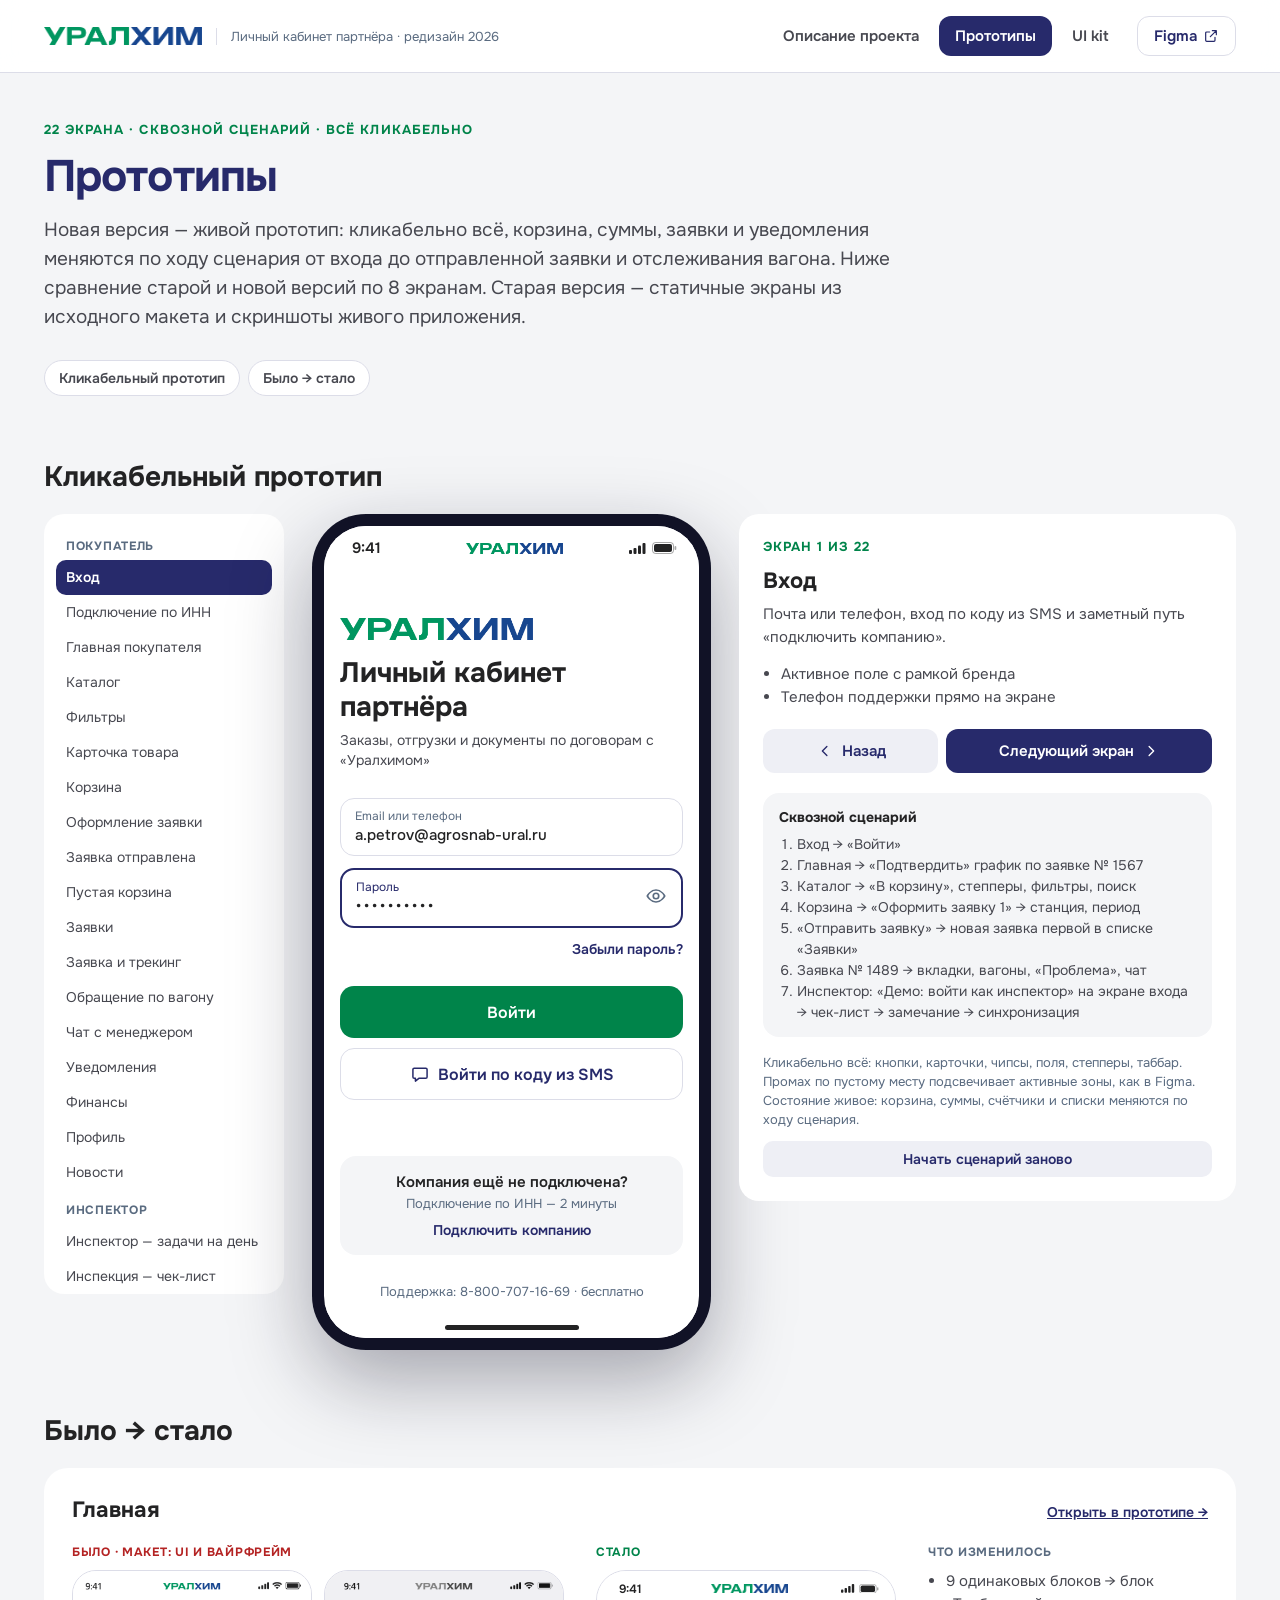
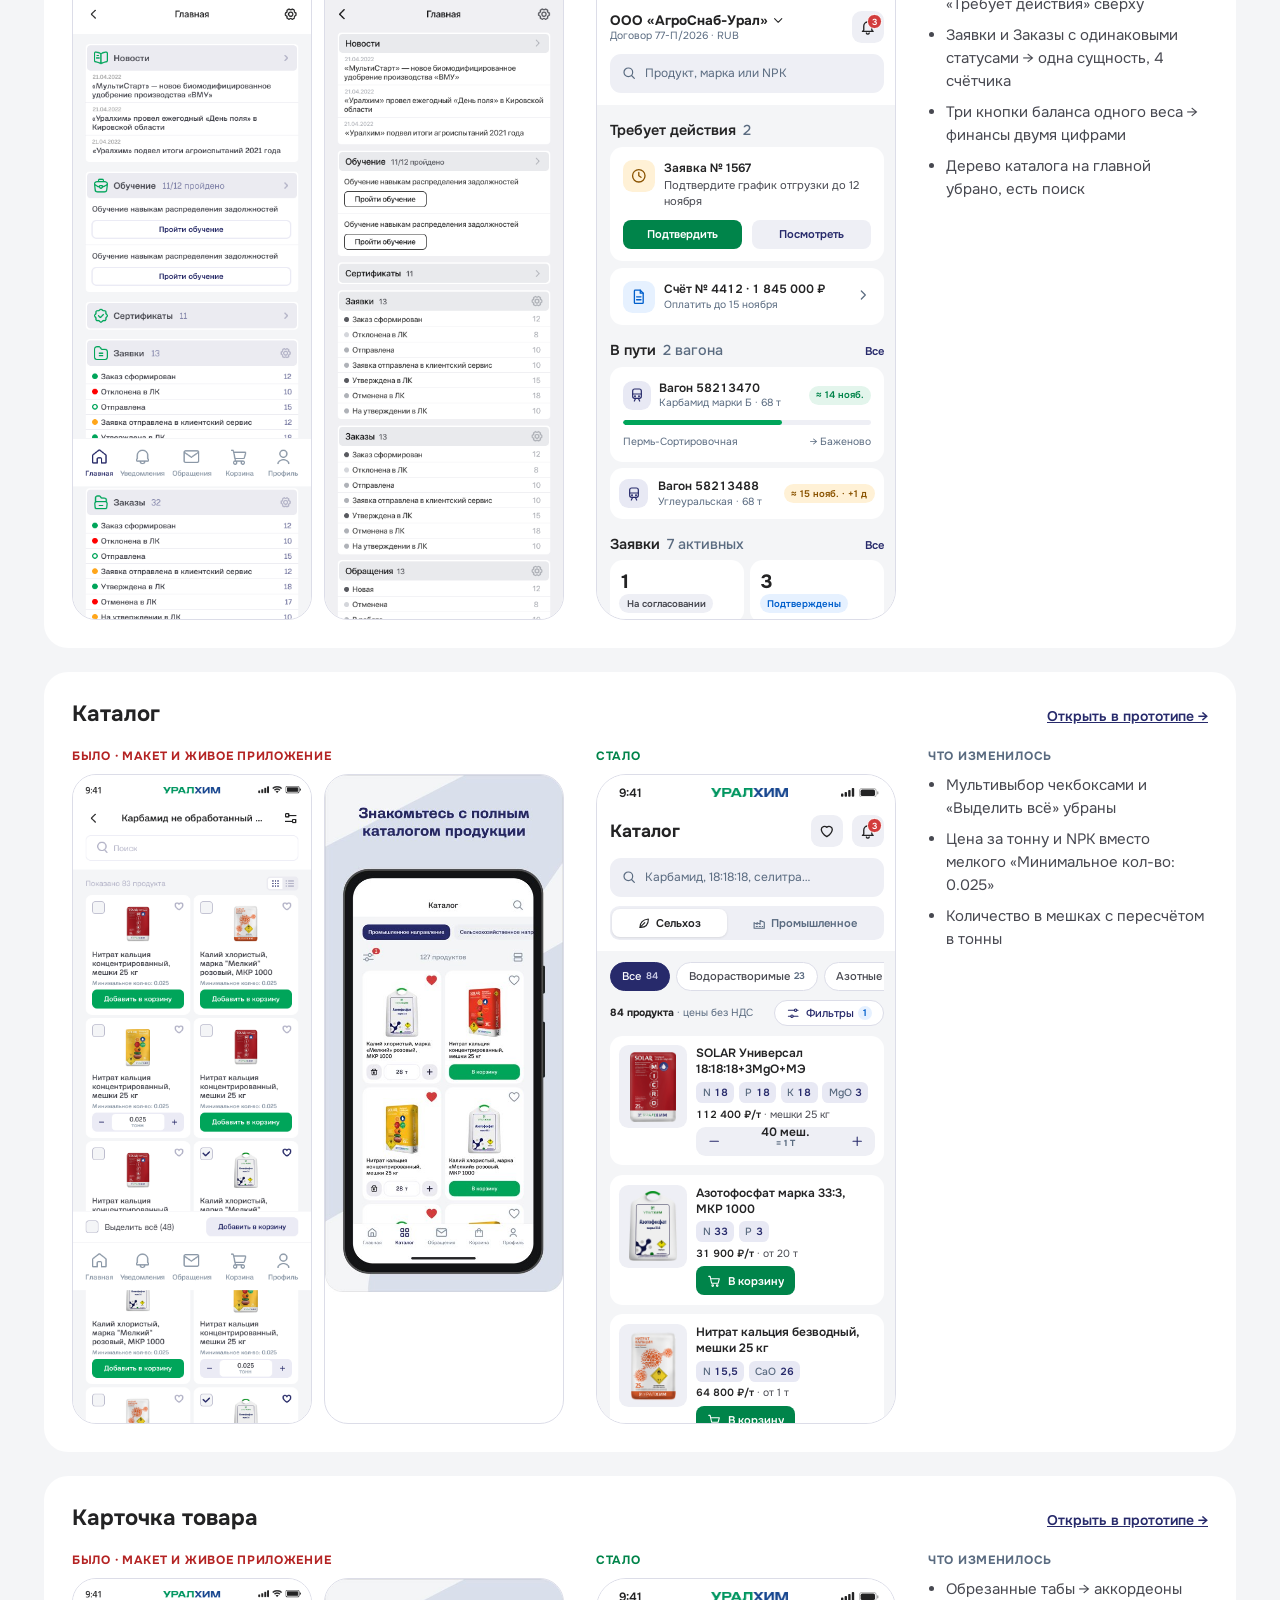
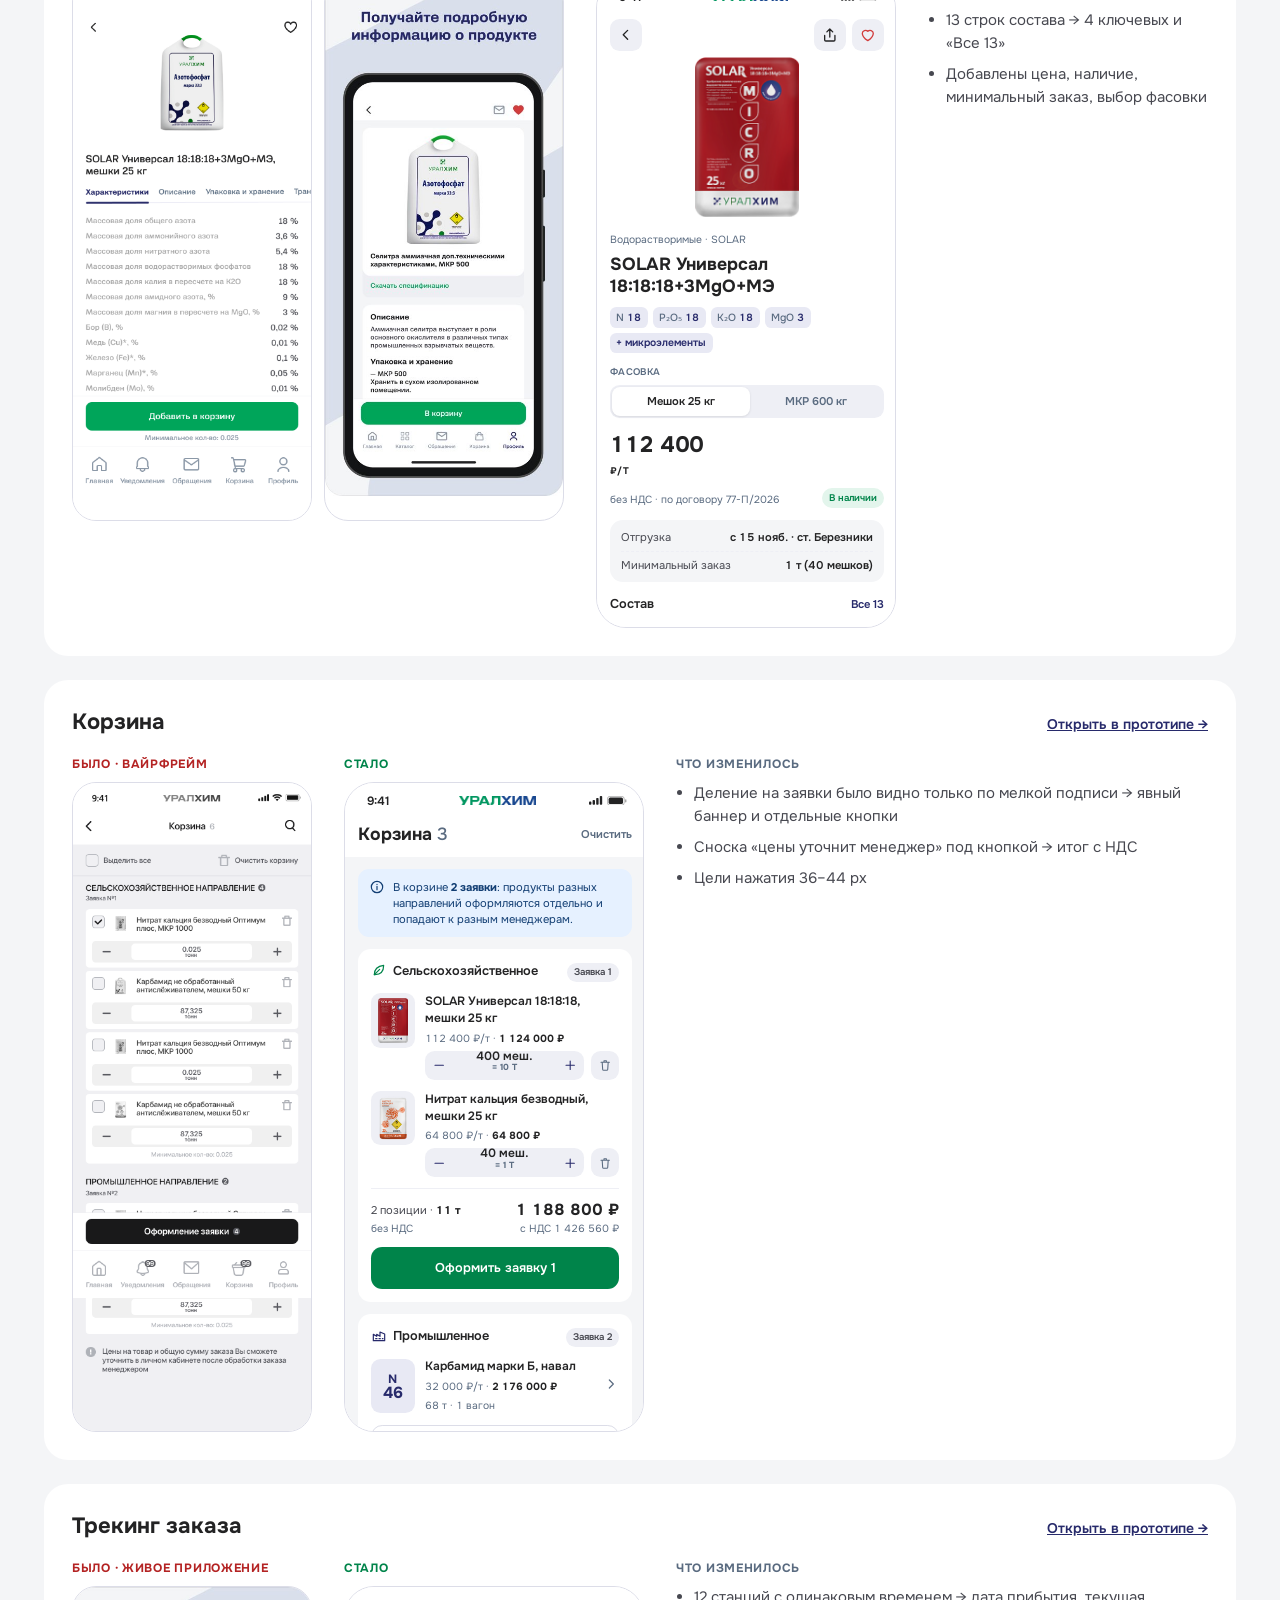
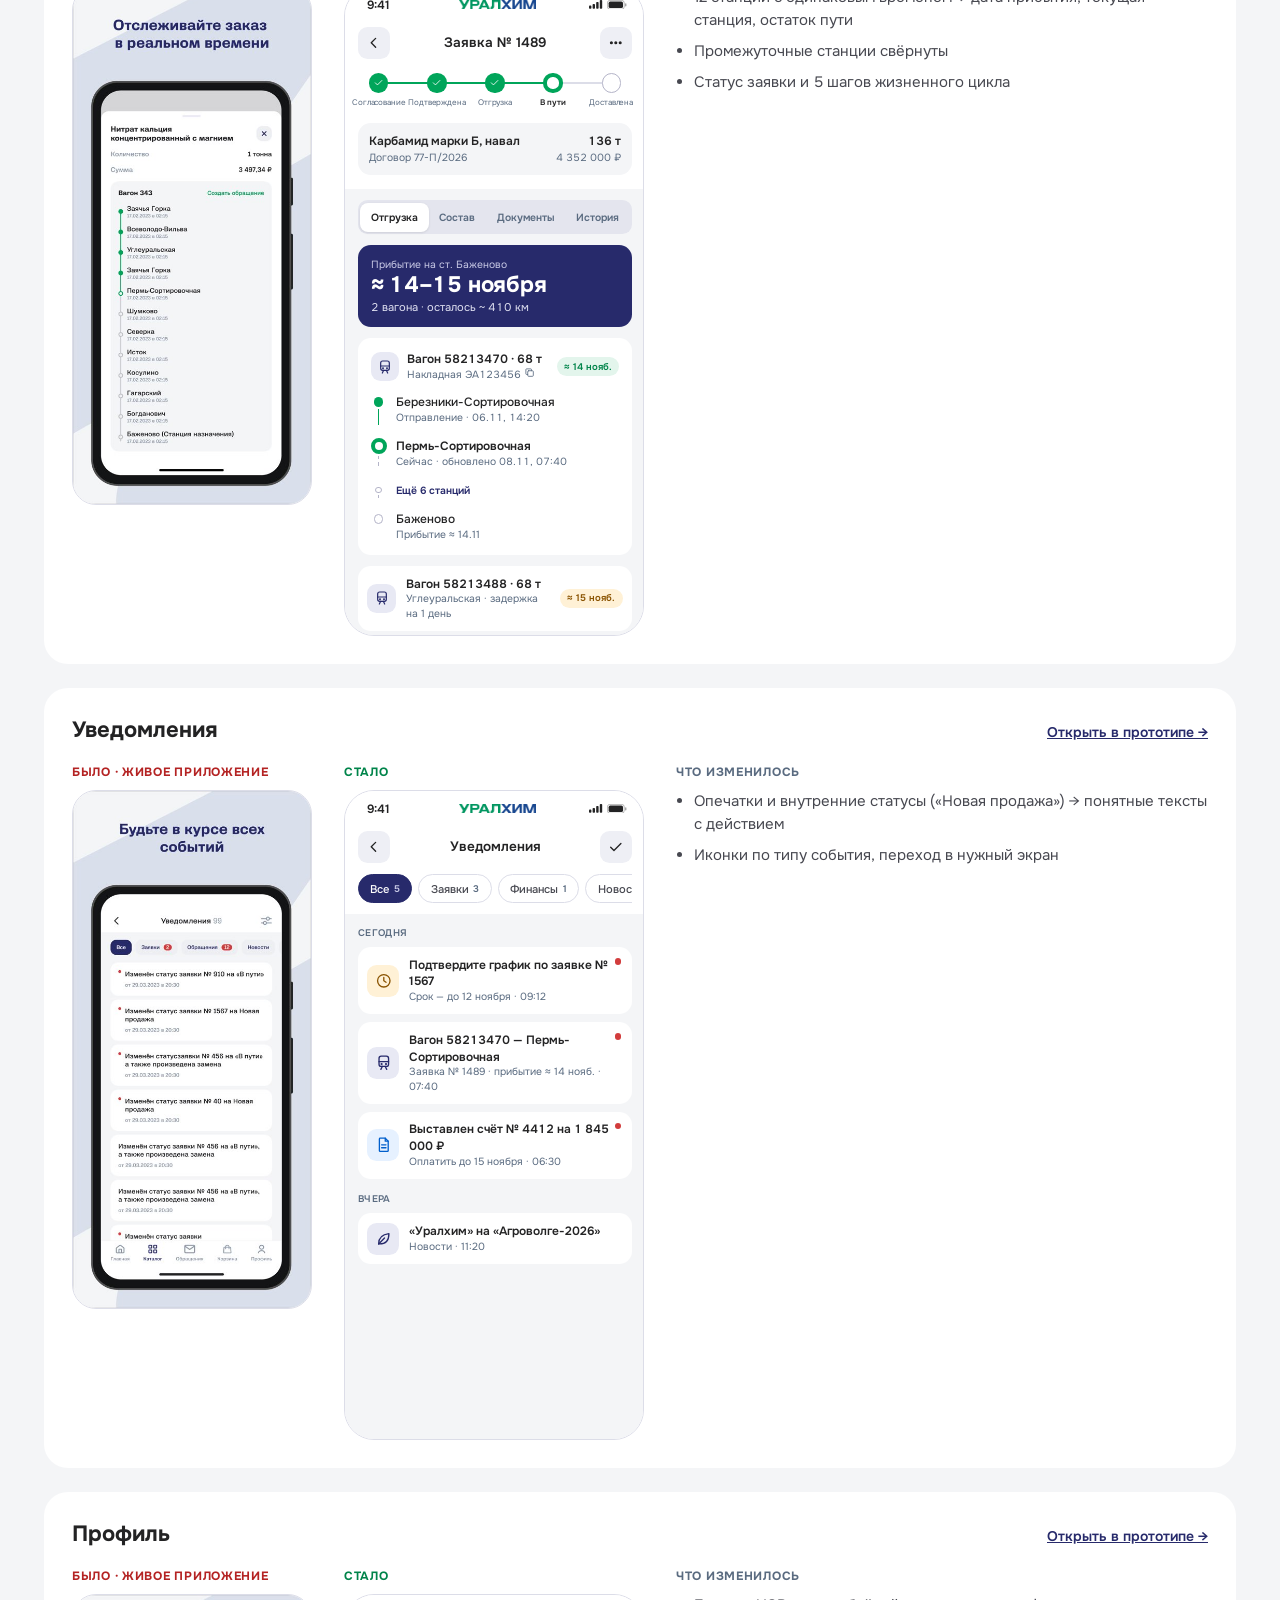
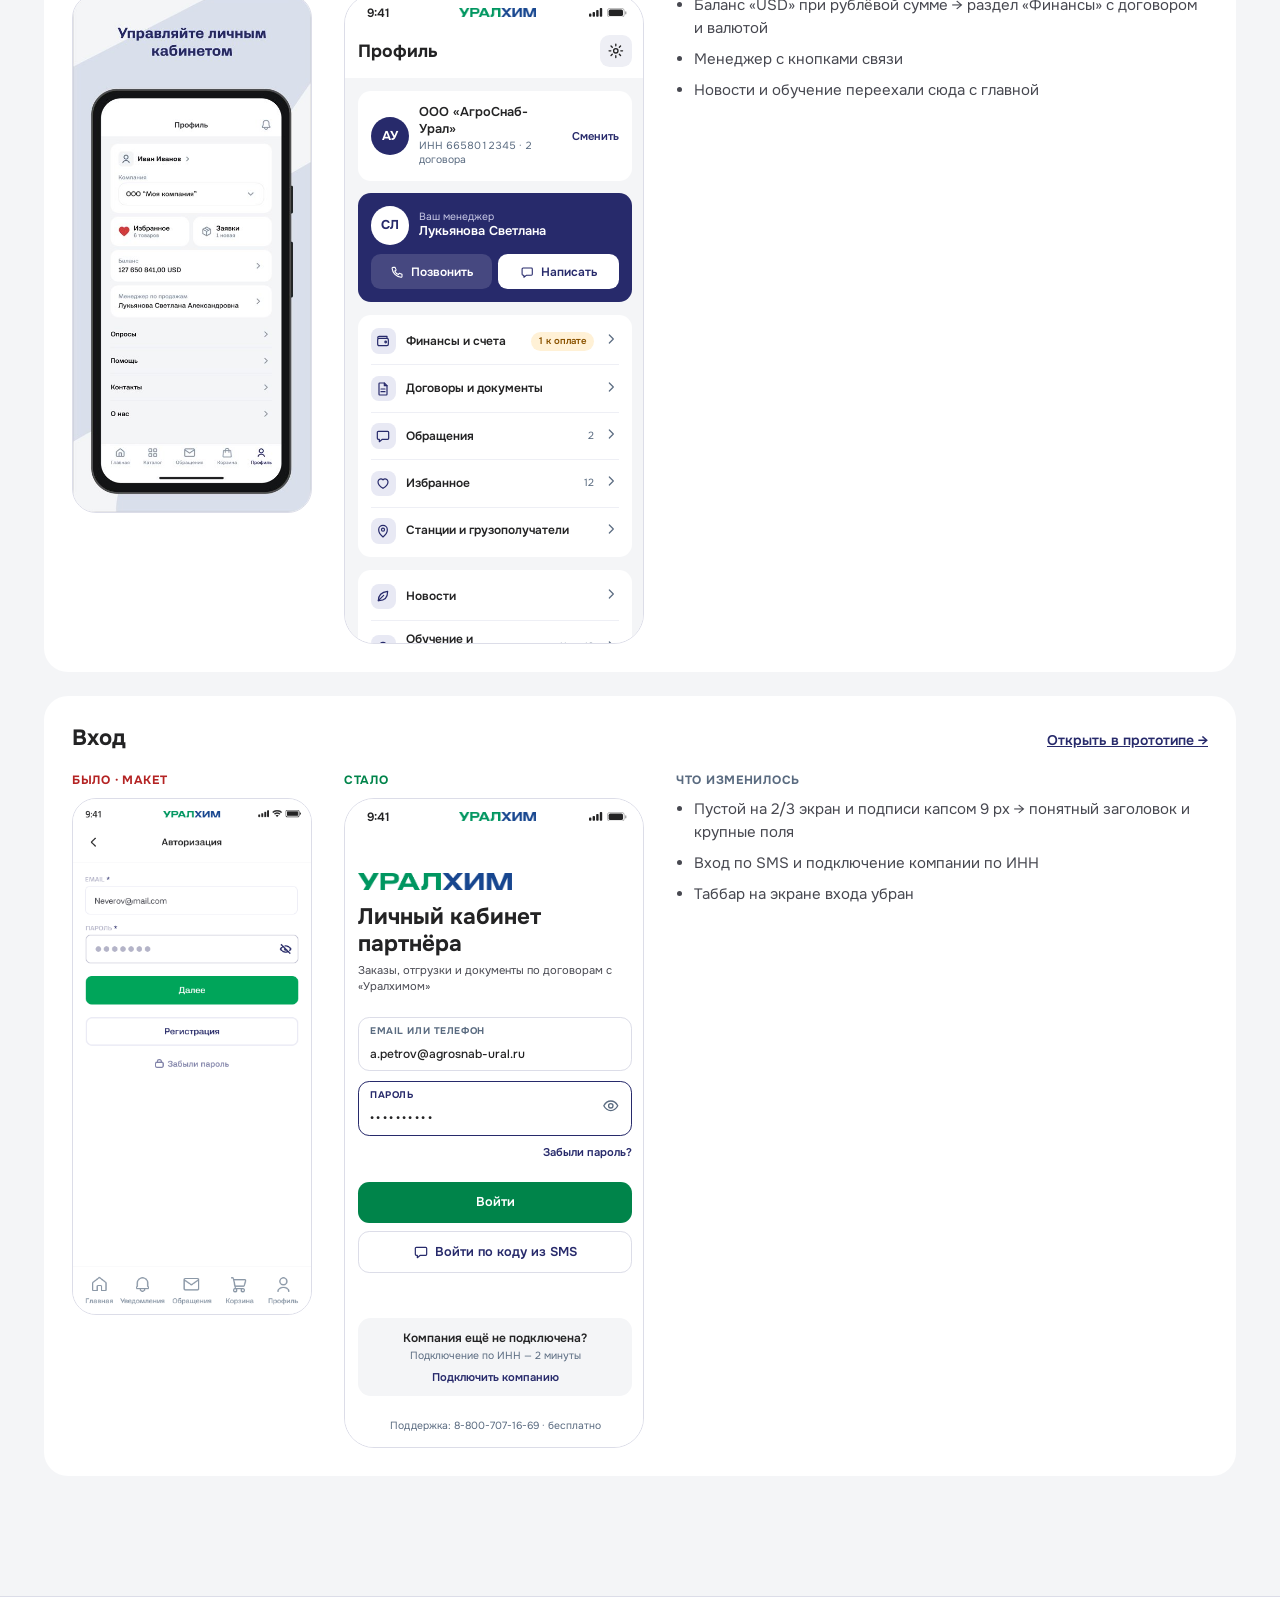
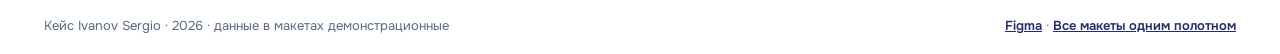
==== commit 6fa3b721: "Сегменты: отступы 12 px, ширина по содержимому, «Сельхоз» вместо «Сельскохозяйственное» Co-Authored-" ====
--- a/prototip.html
+++ b/prototip.html
@@ -234,7 +234,9 @@
 
 /* segmented */
 .seg{display:flex;background:var(--surface-2);border-radius:12px;padding:3px}
-.seg div{flex:1;height:36px;border-radius:10px;display:flex;align-items:center;justify-content:center;font-size:14px;font-weight:600;color:var(--t3)}
+.seg>div{flex:1 1 auto;min-width:0;height:36px;padding:0 12px;gap:6px;border-radius:10px;display:flex;align-items:center;justify-content:center;font-size:14px;font-weight:600;color:var(--t3);white-space:nowrap;cursor:pointer}
+.seg>div svg{flex:none}
+.seg>div:first-child:nth-last-child(n+4),.seg>div:first-child:nth-last-child(n+4)~div{padding:0 8px;font-size:13px}
 .seg .on{background:#fff;color:var(--t1);box-shadow:0 1px 3px rgba(35,35,36,.12)}
 
 /* progress */
@@ -641,7 +643,7 @@
   <div class="top"><h1>Каталог</h1><div class="icon-btn soft"><svg width="22" height="22" viewBox="0 0 24 24" fill="none" stroke="currentColor" stroke-width="1.8" stroke-linecap="round" stroke-linejoin="round"><path d="M12 20s-7.5-4.4-7.5-10A4.3 4.3 0 0 1 12 7.4 4.3 4.3 0 0 1 19.5 10c0 5.6-7.5 10-7.5 10z"/></svg></div><div class="icon-btn soft" data-go="s-notif"><svg width="22" height="22" viewBox="0 0 24 24" fill="none" stroke="currentColor" stroke-width="1.8" stroke-linecap="round" stroke-linejoin="round"><path d="M6.5 16.5V11a5.5 5.5 0 0 1 11 0v5.5l1.8 1.8H4.7z"/><path d="M10 20.5a2.1 2.1 0 0 0 4 0"/></svg><span class="dot-b">3</span></div></div>
   <div style="background:var(--surface);padding:0 16px 14px" class="stack">
     <div class="search"><svg width="20" height="20" viewBox="0 0 24 24" fill="none" stroke="currentColor" stroke-width="1.8" stroke-linecap="round" stroke-linejoin="round"><circle cx="11" cy="11" r="6.5"/><path d="m20 20-4.2-4.2"/></svg>Карбамид, 18:18:18, селитра…</div>
-    <div class="seg" style="margin-top:4px"><div class="on"><svg width="18" height="18" viewBox="0 0 24 24" fill="none" stroke="currentColor" stroke-width="1.8" stroke-linecap="round" stroke-linejoin="round"><path d="M5 19c0-8 5-13 14-14 0 9-5 14-13 14z"/><path d="M5 19 13 11"/></svg>&nbsp;Сельскохозяйственное</div><div><svg width="18" height="18" viewBox="0 0 24 24" fill="none" stroke="currentColor" stroke-width="1.8" stroke-linecap="round" stroke-linejoin="round"><path d="M3.5 20.5V11l5 3V11l5 3V7.5l7 3v10z"/><path d="M7 17.5h2M12 17.5h2M17 17.5h1"/></svg>&nbsp;Промышленное</div></div>
+    <div class="seg" style="margin-top:4px"><div class="on"><svg width="18" height="18" viewBox="0 0 24 24" fill="none" stroke="currentColor" stroke-width="1.8" stroke-linecap="round" stroke-linejoin="round"><path d="M5 19c0-8 5-13 14-14 0 9-5 14-13 14z"/><path d="M5 19 13 11"/></svg>Сельхоз</div><div><svg width="18" height="18" viewBox="0 0 24 24" fill="none" stroke="currentColor" stroke-width="1.8" stroke-linecap="round" stroke-linejoin="round"><path d="M3.5 20.5V11l5 3V11l5 3V7.5l7 3v10z"/><path d="M7 17.5h2M12 17.5h2M17 17.5h1"/></svg>Промышленное</div></div>
   </div>
   <div class="body" style="padding-top:14px;gap:12px">
     <div class="chips"><span class="chip on"><span class="lbl">Все</span> <span class="n">84</span></span><span class="chip"><span class="lbl">Водорастворимые</span> <span class="n">23</span></span><span class="chip"><span class="lbl">Азотные</span> <span class="n">14</span></span><span class="chip"><span class="lbl">Комплексные</span></span></div>
@@ -755,7 +757,7 @@
   <div class="top"><div class="icon-btn soft" data-go="back"><svg width="22" height="22" viewBox="0 0 24 24" fill="none" stroke="currentColor" stroke-width="1.8" stroke-linecap="round" stroke-linejoin="round"><path d="m14.5 6-6 6 6 6"/></svg></div><div class="ttl">Заявка 1 · Сельхоз</div><div class="icon-btn"></div></div>
   <div class="body" style="padding-top:16px;gap:18px">
     <div class="banner info" style="align-items:center"><span><svg width="20" height="20" viewBox="0 0 24 24" fill="none" stroke="currentColor" stroke-width="1.8" stroke-linecap="round" stroke-linejoin="round"><path d="M17 3l3 3-3 3"/><path d="M4 11V9.5A3.5 3.5 0 0 1 7.5 6H20M7 21l-3-3 3-3"/><path d="M20 13v1.5a3.5 3.5 0 0 1-3.5 3.5H4"/></svg></span><span>Данные доставки подставлены из заявки <b>№ 1489</b></span></div>
-    <div class="stack"><span class="label">Доставка</span><div class="seg"><div class="on"><svg width="18" height="18" viewBox="0 0 24 24" fill="none" stroke="currentColor" stroke-width="1.8" stroke-linecap="round" stroke-linejoin="round"><rect x="5.5" y="3" width="13" height="14" rx="3"/><path d="M5.5 10.5h13M8 21l2-4M16 21l-2-4"/><circle cx="9" cy="13.8" r=".6" fill="currentColor"/><circle cx="15" cy="13.8" r=".6" fill="currentColor"/></svg>&nbsp;Ж/д транспорт</div><div>Самовывоз</div></div></div>
+    <div class="stack"><span class="label">Доставка</span><div class="seg"><div class="on"><svg width="18" height="18" viewBox="0 0 24 24" fill="none" stroke="currentColor" stroke-width="1.8" stroke-linecap="round" stroke-linejoin="round"><rect x="5.5" y="3" width="13" height="14" rx="3"/><path d="M5.5 10.5h13M8 21l2-4M16 21l-2-4"/><circle cx="9" cy="13.8" r=".6" fill="currentColor"/><circle cx="15" cy="13.8" r=".6" fill="currentColor"/></svg>Ж/д транспорт</div><div>Самовывоз</div></div></div>
     <div class="stack">
       <div class="field"><div class="fl"><small>Станция назначения</small><b>Баженово, Свердловская ж/д</b></div><span class="t3 num">780707</span></div>
       <div class="field"><div class="fl"><small>Грузополучатель</small><b>ООО «АгроСнаб-Урал»</b></div><span class="chev"><svg width="20" height="20" viewBox="0 0 24 24" fill="none" stroke="currentColor" stroke-width="1.8" stroke-linecap="round" stroke-linejoin="round"><path d="m9.5 6 6 6-6 6"/></svg></span></div>
